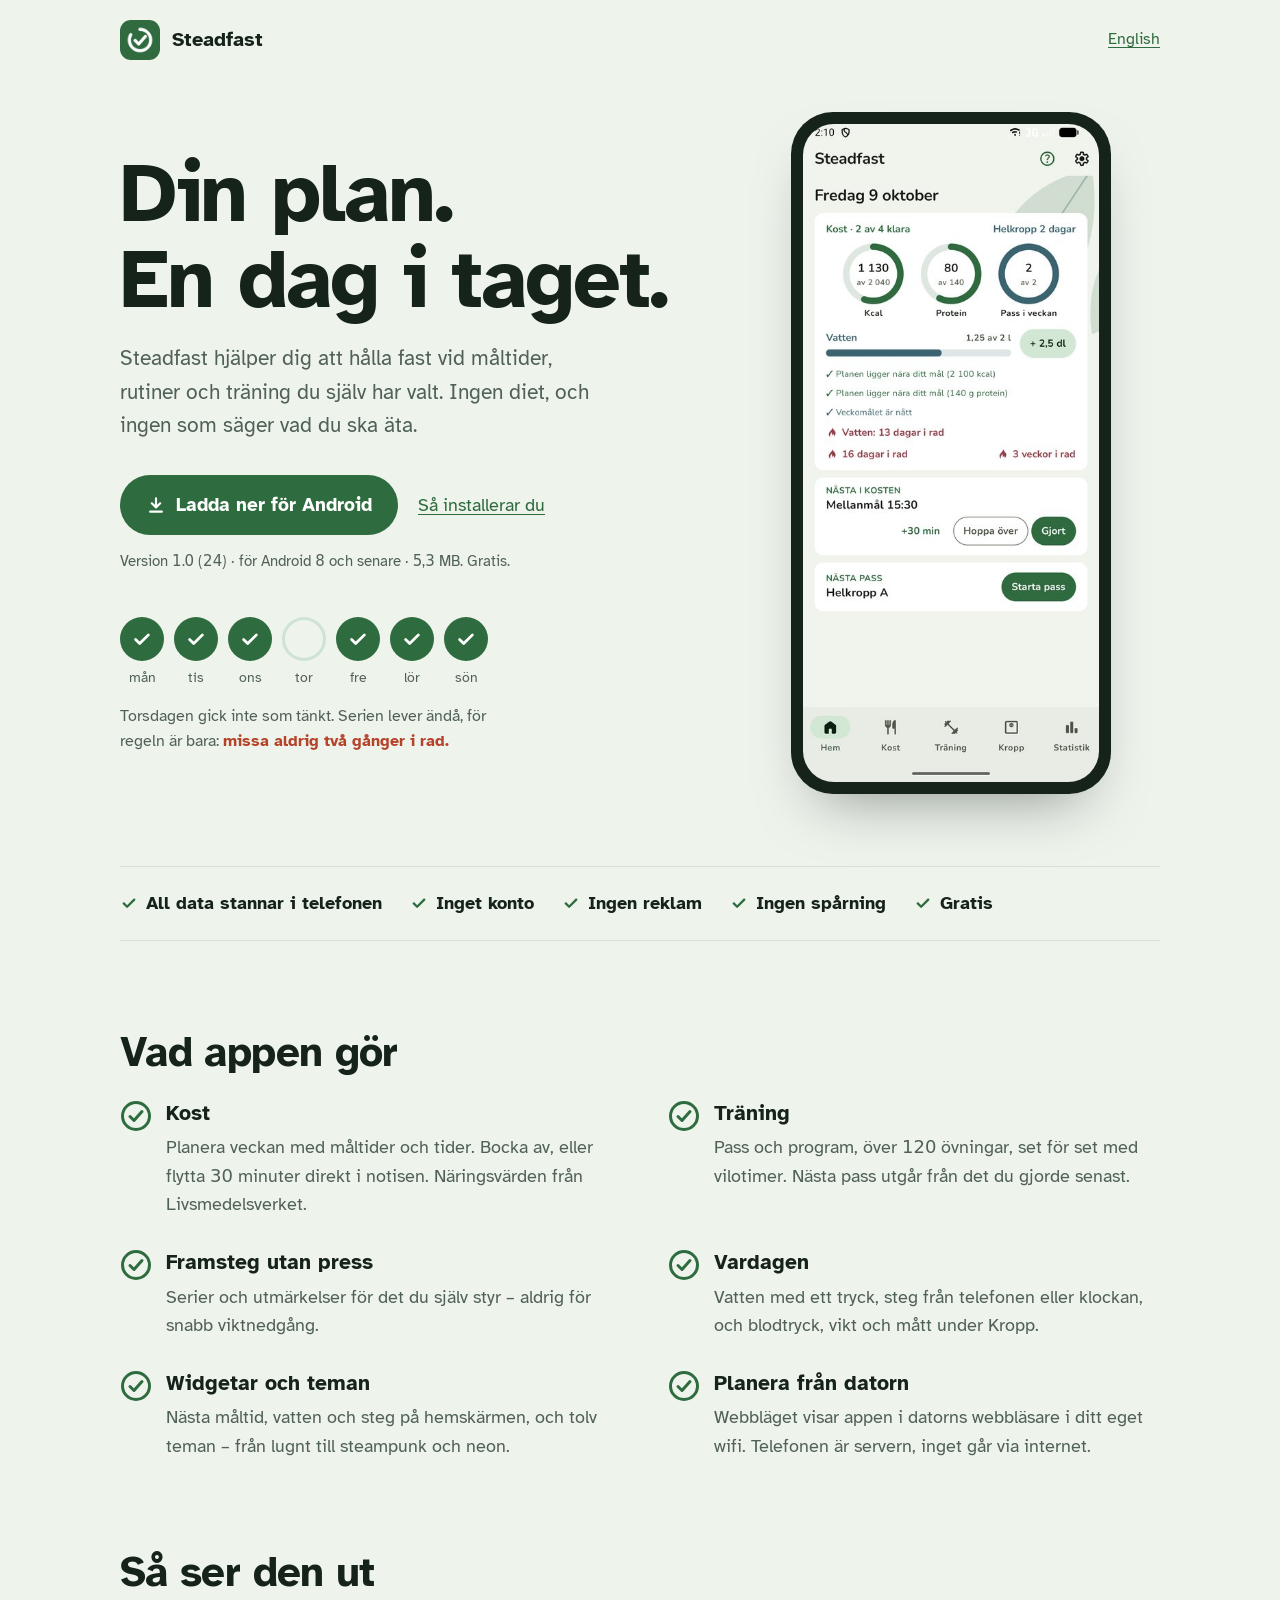
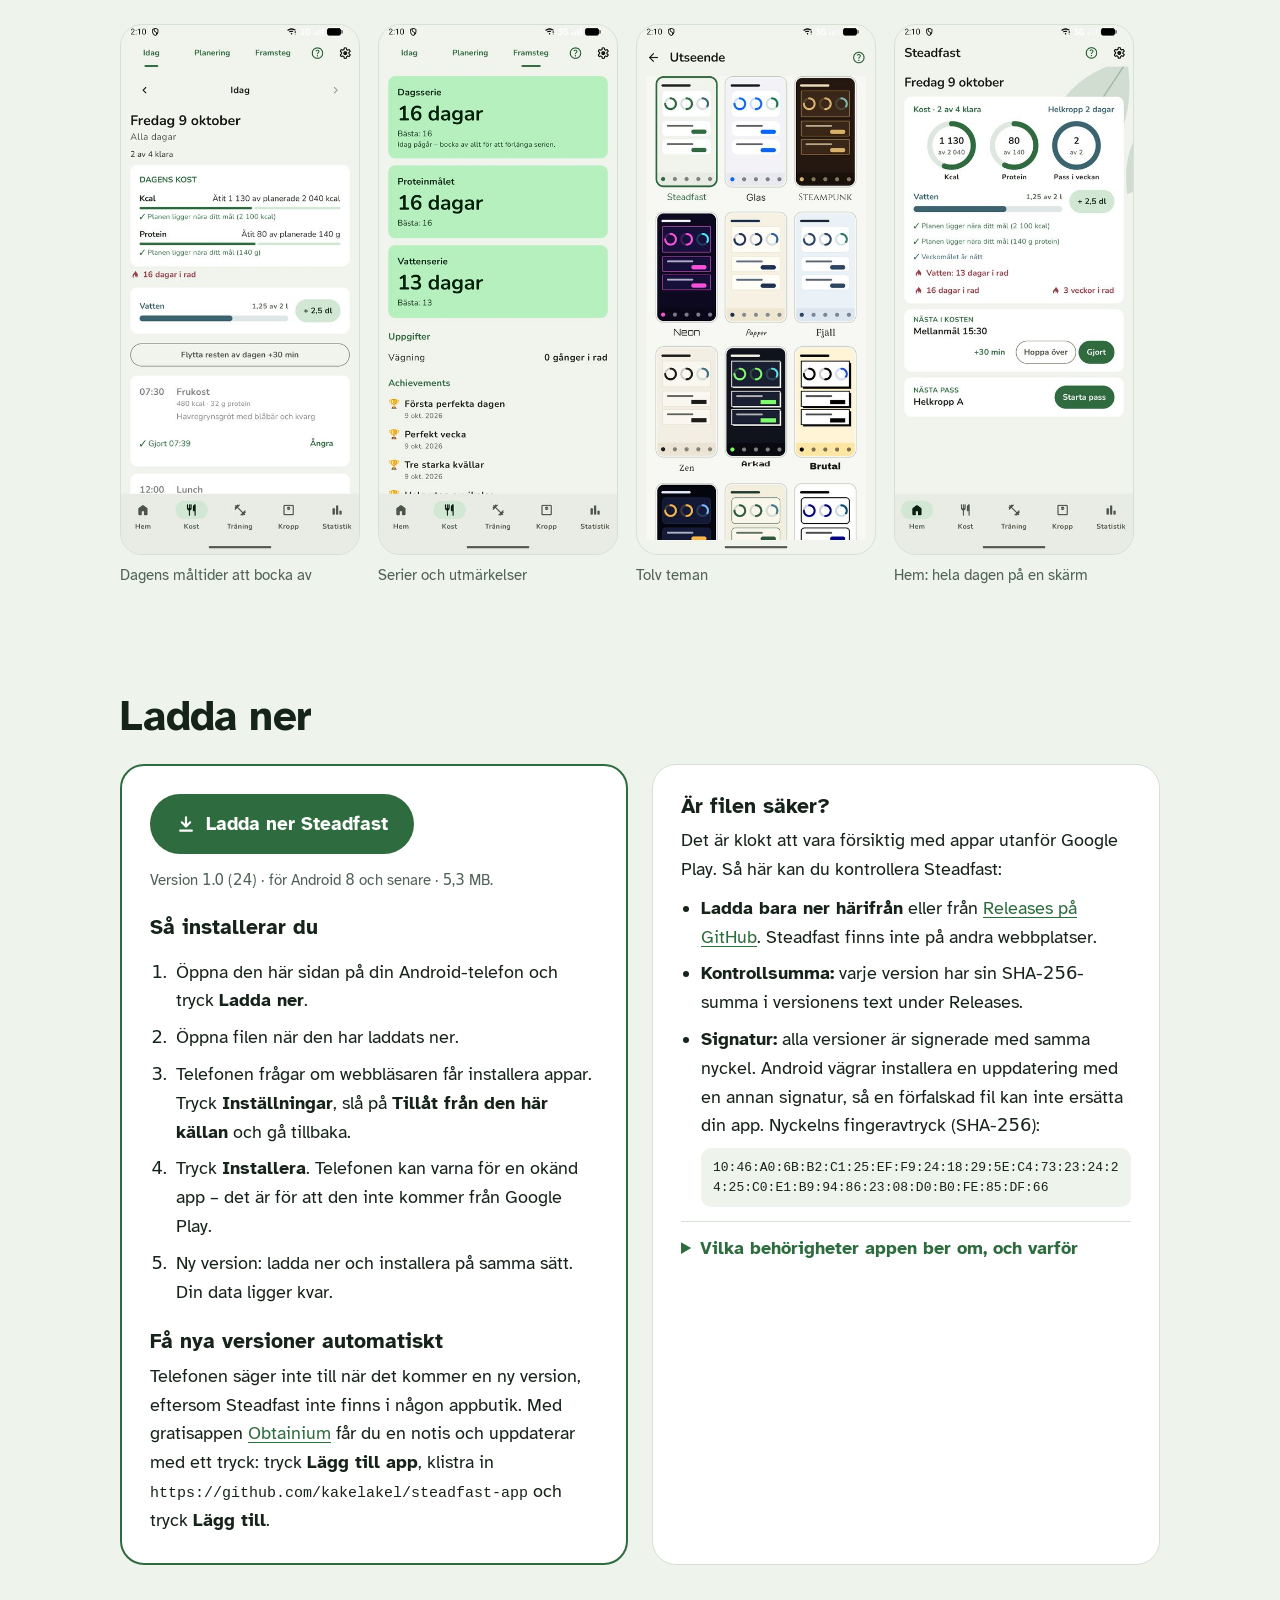
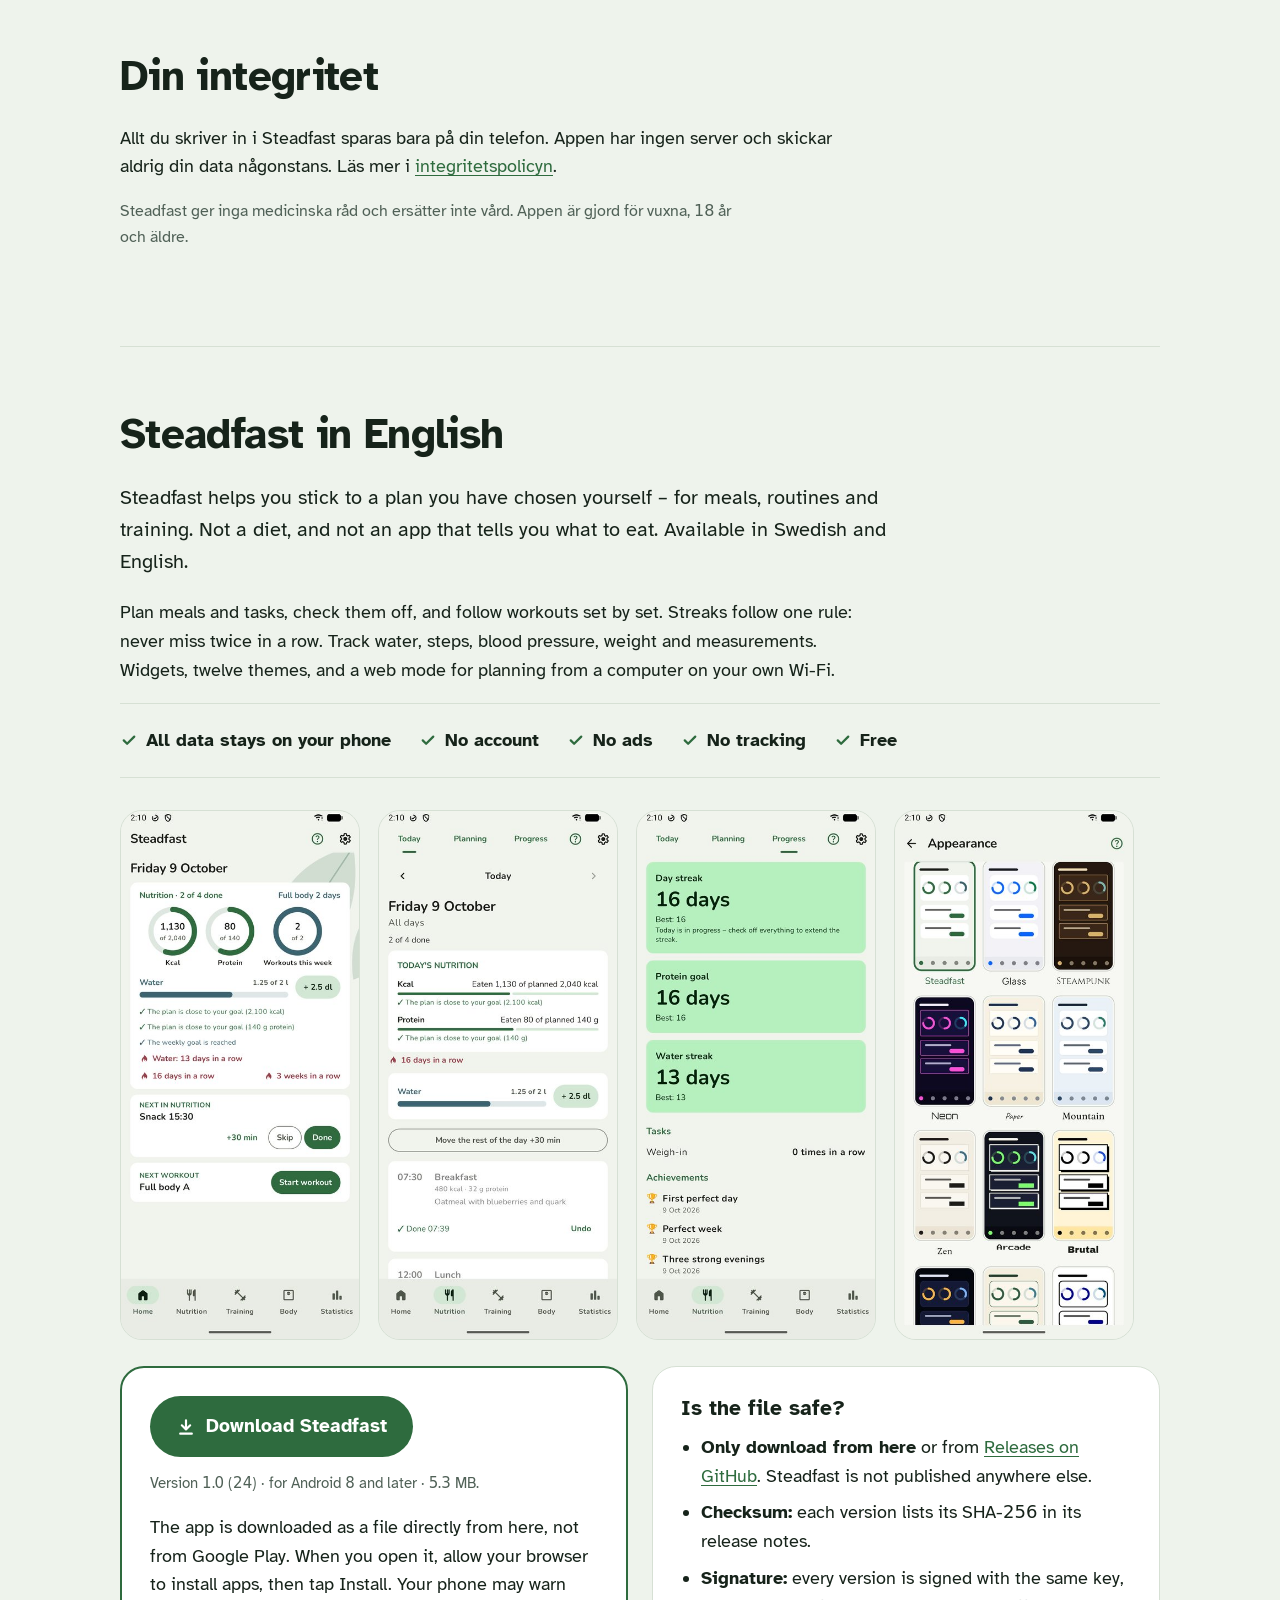
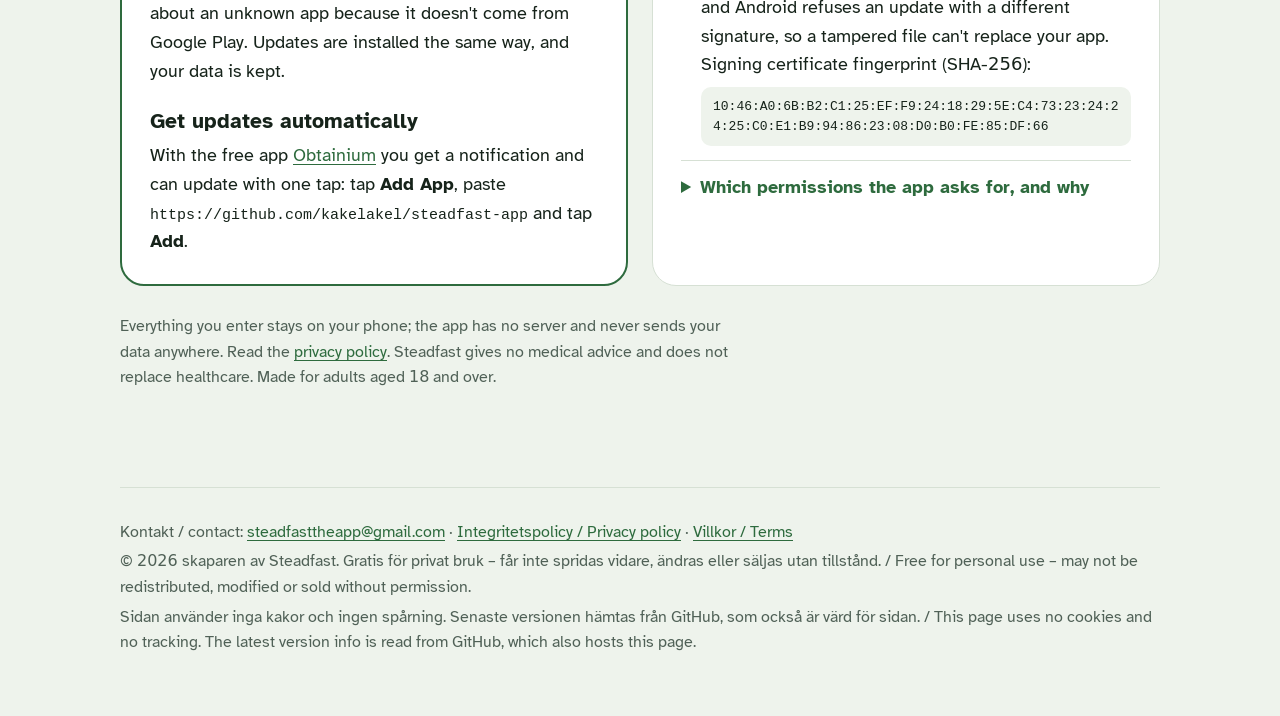
==== index.html @ 54d67ee7 "Steadfast 1.0 (24): superset" ====
<!doctype html>
<html lang="sv">
<head>
<meta charset="utf-8">
<meta name="viewport" content="width=device-width, initial-scale=1">
<title>Steadfast – gratis app för kost och träning, utan konto | Android</title>
<meta name="description" content="Gratis Android-app för att planera måltider och logga träning. Följ din egen plan, en dag i taget. All data stannar på din telefon – inget konto, ingen reklam, ingen spårning.">
<link rel="canonical" href="https://kakelakel.github.io/steadfast-app/">
<link rel="icon" href="bilder/ikon.png">
<meta name="theme-color" content="#2E6B3E">
<meta property="og:type" content="website">
<meta property="og:site_name" content="Steadfast">
<meta property="og:title" content="Steadfast – kost och träning, en dag i taget">
<meta property="og:description" content="Gratis Android-app för din egen plan för mat och träning. Inget konto, ingen reklam, ingen spårning – allt stannar i telefonen.">
<meta property="og:url" content="https://kakelakel.github.io/steadfast-app/">
<meta property="og:image" content="https://kakelakel.github.io/steadfast-app/bilder/omslag.png">
<meta property="og:image:width" content="1024">
<meta property="og:image:height" content="500">
<meta property="og:locale" content="sv_SE">
<meta property="og:locale:alternate" content="en_US">
<meta name="twitter:card" content="summary_large_image">
<script type="application/ld+json">
{"@context":"https://schema.org","@type":"MobileApplication","name":"Steadfast","operatingSystem":"Android 8.0+","applicationCategory":"HealthApplication","inLanguage":["sv","en"],"offers":{"@type":"Offer","price":"0","priceCurrency":"SEK"},"url":"https://kakelakel.github.io/steadfast-app/","downloadUrl":"https://github.com/kakelakel/steadfast-app/releases/latest","image":"https://kakelakel.github.io/steadfast-app/bilder/ikon.png","description":"Följ din egen plan för kost och träning, en dag i taget. Inget konto, ingen reklam, ingen spårning."}
</script>
<link rel="preload" href="fonts/atkinson-hyperlegible-latin-700-normal.woff2" as="font" type="font/woff2" crossorigin>
<style>
  /* Typsnittet ligger på sidan själv (Atkinson Hyperlegible, SIL OFL, fonts/OFL.txt).
     Siffrorna tas från systemets typsnitt, eftersom Atkinsons nolla är överstruken och liknar Ø.
     Inga kakor och inga mätverktyg. Det enda anropet utåt är till GitHubs API för versionsinfo. */
  @font-face { font-family:"Atkinson"; src:url("fonts/atkinson-hyperlegible-latin-400-normal.woff2") format("woff2"); font-weight:400; font-display:swap; unicode-range:U+0000-002F, U+003A-00FF, U+0131, U+0152-0153, U+02C6, U+02DA, U+02DC, U+2000-206F, U+20AC, U+2122, U+2212; }
  @font-face { font-family:"Atkinson"; src:url("fonts/atkinson-hyperlegible-latin-700-normal.woff2") format("woff2"); font-weight:700; font-display:swap; unicode-range:U+0000-002F, U+003A-00FF, U+0131, U+0152-0153, U+02C6, U+02DA, U+02DC, U+2000-206F, U+20AC, U+2122, U+2212; }

  :root {
    --bg:#EEF3EC; --surface:#FFFFFF; --ink:#16231A; --muted:#506157;
    --accent:#2E6B3E; --accent-ink:#FFFFFF; --ring:#CFE3D2; --line:#D6E0D4; --flame:#B5432A;
  }
  @media (prefers-color-scheme: dark) {
    :root { --bg:#0F1612; --surface:#17211B; --ink:#E3EBE4; --muted:#9BAAA0; --accent:#8FD19C; --accent-ink:#0F1612; --ring:#24402C; --line:#28372D; --flame:#F08A6C; }
  }
  * { box-sizing:border-box; }
  html { -webkit-text-size-adjust:100%; }
  body { margin:0; background:var(--bg); color:var(--ink); font:18px/1.6 "Atkinson", system-ui, -apple-system, "Segoe UI", Roboto, sans-serif; }
  a { color:var(--accent); text-underline-offset:3px; }
  a:focus-visible, summary:focus-visible { outline:3px solid var(--accent); outline-offset:3px; border-radius:6px; }
  img { max-width:100%; display:block; }
  code { font:15px/1.5 ui-monospace, "Cascadia Mono", Consolas, monospace; overflow-wrap:anywhere; }
  .wrap { max-width:1080px; margin:0 auto; padding:0 20px; }
  .measure { max-width:62ch; }

  /* Topp */
  .top { display:flex; justify-content:space-between; align-items:center; padding:20px 0; }
  .brand { display:flex; align-items:center; gap:12px; font-weight:700; font-size:20px; color:var(--ink); text-decoration:none; }
  .brand img { width:40px; height:40px; border-radius:11px; }
  .top nav { font-size:16px; }

  /* Hero */
  .hero { display:grid; grid-template-columns:minmax(0,1.15fr) minmax(0,.85fr); gap:56px; align-items:center; padding:32px 0 72px; }
  .hero h1 { font-size:clamp(44px,7.2vw,84px); line-height:1.02; letter-spacing:-.025em; margin:0 0 20px; font-weight:700; }
  .hero .lead { font-size:21px; color:var(--muted); margin:0 0 32px; max-width:34ch; }
  .cta { display:flex; flex-wrap:wrap; align-items:center; gap:14px 20px; }
  .button { display:inline-flex; align-items:center; gap:10px; background:var(--accent); color:var(--accent-ink); text-decoration:none; font-weight:700; font-size:19px; padding:15px 26px; border-radius:999px; }
  .button:hover { filter:brightness(1.08); }
  .button svg { width:20px; height:20px; }
  .meta { font-size:15px; color:var(--muted); margin:14px 0 0; }
  .meta strong { color:var(--ink); }

  /* Veckoremsan: appens regel "missa aldrig två gånger i rad", visad i stället för förklarad */
  .week { margin:44px 0 0; }
  .days { display:grid; grid-template-columns:repeat(7, 44px); gap:10px; list-style:none; margin:0; padding:0; }
  .days li { display:grid; justify-items:center; gap:6px; font-size:14px; color:var(--muted); }
  .dot { width:44px; height:44px; border-radius:50%; display:grid; place-items:center; background:var(--accent); color:var(--accent-ink); }
  .dot svg { width:22px; height:22px; }
  .dot.miss { background:transparent; box-shadow:inset 0 0 0 3px var(--ring); color:transparent; }
  .week p { margin:14px 0 0; font-size:16px; color:var(--muted); max-width:40ch; }
  .week p b { color:var(--flame); }

  .phone { justify-self:center; width:min(320px,100%); padding:12px; border-radius:42px; background:var(--ink); box-shadow:0 30px 60px -30px rgba(22,35,26,.5); }
  .phone img { border-radius:31px; width:100%; height:auto; }

  @media (prefers-reduced-motion: no-preference) {
    .days .dot:not(.miss) { animation:check .45s cubic-bezier(.2,.8,.3,1.3) both; }
    .days li:nth-child(1) .dot { animation-delay:.15s } .days li:nth-child(2) .dot { animation-delay:.3s }
    .days li:nth-child(3) .dot { animation-delay:.45s } .days li:nth-child(5) .dot { animation-delay:.9s }
    .days li:nth-child(6) .dot { animation-delay:1.05s } .days li:nth-child(7) .dot { animation-delay:1.2s }
    @keyframes check { from { transform:scale(.4); opacity:0 } to { transform:none; opacity:1 } }
  }

  /* Löften */
  .promises { display:flex; flex-wrap:wrap; gap:10px 28px; list-style:none; padding:22px 0; margin:0; border-top:1px solid var(--line); border-bottom:1px solid var(--line); font-weight:700; }
  .promises li { display:flex; align-items:center; gap:8px; }
  .promises svg { width:18px; height:18px; color:var(--accent); flex:none; }

  h2 { font-size:clamp(30px,4vw,42px); line-height:1.12; letter-spacing:-.015em; margin:88px 0 24px; }
  h3 { font-size:21px; line-height:1.3; margin:0 0 6px; }

  /* Funktioner som en avbockad lista, som i appen */
  .checks { list-style:none; padding:0; margin:0; display:grid; grid-template-columns:repeat(2, minmax(0,1fr)); gap:30px 56px; }
  .checks li { display:grid; grid-template-columns:32px minmax(0,1fr); gap:14px; }
  .checks li > svg { width:32px; height:32px; color:var(--accent); }
  .checks p { margin:0; color:var(--muted); }

  /* Skärmbilder */
  .shots { display:flex; gap:18px; overflow-x:auto; scroll-snap-type:x mandatory; padding:4px 0 18px; margin:0; list-style:none; }
  .shots li { flex:0 0 min(240px,64vw); scroll-snap-align:start; margin:0; }
  .shots img { border-radius:22px; border:1px solid var(--line); width:100%; height:auto; }
  .shots figcaption { font-size:15px; color:var(--muted); margin-top:8px; }

  /* Nedladdning */
  .get { display:grid; grid-template-columns:minmax(0,1fr) minmax(0,1fr); gap:24px; margin-top:8px; }
  .panel { background:var(--surface); border:1px solid var(--line); border-radius:24px; padding:28px; }
  .panel.primary { border:2px solid var(--accent); }
  .steps { margin:16px 0 0; padding-left:22px; }
  .steps li { margin-bottom:8px; padding-left:4px; }
  .fp { display:block; font-size:13px; background:var(--bg); border-radius:10px; padding:10px 12px; margin:8px 0 4px; }
  .panel ul { padding-left:20px; margin:10px 0; }
  .panel ul li { margin-bottom:8px; }
  details { margin-top:14px; border-top:1px solid var(--line); padding-top:12px; }
  summary { cursor:pointer; font-weight:700; color:var(--accent); }
  details table { border-collapse:collapse; width:100%; font-size:16px; margin-top:10px; }
  details td { border-top:1px solid var(--line); padding:8px 10px 8px 0; vertical-align:top; }
  details td:first-child { font-weight:700; width:40%; }
  .muted { color:var(--muted); font-size:16px; }

  /* Engelska */
  section[lang="en"] { margin-top:96px; padding-top:8px; border-top:1px solid var(--line); }
  section[lang="en"] h2 { margin-top:56px; }

  footer { margin-top:96px; padding:28px 0 56px; border-top:1px solid var(--line); color:var(--muted); font-size:16px; }
  footer p { margin:4px 0; }

  @media (max-width:860px) {
    .hero { grid-template-columns:minmax(0,1fr); gap:44px; padding-top:12px; }
    .phone { width:min(280px,80%); }
    .checks, .get { grid-template-columns:minmax(0,1fr); }
  }
  @media (max-width:420px) {
    .days { grid-template-columns:repeat(7, minmax(0,1fr)); gap:6px; }
    .dot { width:100%; height:auto; aspect-ratio:1; }
    body { font-size:17px; }
    .panel { padding:22px 18px; }
  }
</style>
</head>
<body>
<svg width="0" height="0" style="position:absolute" aria-hidden="true">
  <symbol id="tick" viewBox="0 0 24 24"><path d="M5 12.5l4.5 4.5L19 7.5" fill="none" stroke="currentColor" stroke-width="3" stroke-linecap="round" stroke-linejoin="round"/></symbol>
  <symbol id="ringtick" viewBox="0 0 32 32"><circle cx="16" cy="16" r="13.5" fill="none" stroke="currentColor" stroke-width="3"/><path d="M10 16.5l4 4 8-9" fill="none" stroke="currentColor" stroke-width="3" stroke-linecap="round" stroke-linejoin="round"/></symbol>
  <symbol id="down" viewBox="0 0 24 24"><path d="M12 4v11m0 0l-5-5m5 5l5-5M5 20h14" fill="none" stroke="currentColor" stroke-width="2.6" stroke-linecap="round" stroke-linejoin="round"/></symbol>
</svg>

<div class="wrap">
<header class="top">
  <a class="brand" href="./"><img src="bilder/ikon.png" alt="">Steadfast</a>
  <nav><a href="#en" hreflang="en">English</a></nav>
</header>

<main>
<section lang="sv">
  <div class="hero">
    <div>
      <h1>Din plan.<br>En dag i taget.</h1>
      <p class="lead">Steadfast hjälper dig att hålla fast vid måltider, rutiner och träning du själv har valt. Ingen diet, och ingen som säger vad du ska äta.</p>
      <div class="cta">
        <a class="button" href="https://github.com/kakelakel/steadfast-app/releases/latest/download/steadfast.apk"><svg aria-hidden="true"><use href="#down"/></svg>Ladda ner för Android</a>
        <a href="#ladda-ner">Så installerar du</a>
      </div>
      <p class="meta" data-release="sv">Version 1.0 (24) · för Android 8 och senare · 5,3 MB. Gratis.</p>

      <div class="week" aria-label="Exempel på en vecka i appen">
        <ol class="days">
          <li><span class="dot"><svg aria-hidden="true"><use href="#tick"/></svg></span>mån</li>
          <li><span class="dot"><svg aria-hidden="true"><use href="#tick"/></svg></span>tis</li>
          <li><span class="dot"><svg aria-hidden="true"><use href="#tick"/></svg></span>ons</li>
          <li><span class="dot miss"></span>tor</li>
          <li><span class="dot"><svg aria-hidden="true"><use href="#tick"/></svg></span>fre</li>
          <li><span class="dot"><svg aria-hidden="true"><use href="#tick"/></svg></span>lör</li>
          <li><span class="dot"><svg aria-hidden="true"><use href="#tick"/></svg></span>sön</li>
        </ol>
        <p>Torsdagen gick inte som tänkt. Serien lever ändå, för regeln är bara: <b>missa aldrig två gånger i rad.</b></p>
      </div>
    </div>
    <div class="phone"><img src="bilder/hem.jpg" width="432" height="960" alt="Appens hemskärm: dagens kost i ringar, vatten och nästa måltid"></div>
  </div>

  <ul class="promises" aria-label="Löften">
    <li><svg aria-hidden="true"><use href="#tick"/></svg>All data stannar i telefonen</li>
    <li><svg aria-hidden="true"><use href="#tick"/></svg>Inget konto</li>
    <li><svg aria-hidden="true"><use href="#tick"/></svg>Ingen reklam</li>
    <li><svg aria-hidden="true"><use href="#tick"/></svg>Ingen spårning</li>
    <li><svg aria-hidden="true"><use href="#tick"/></svg>Gratis</li>
  </ul>

  <h2>Vad appen gör</h2>
  <ul class="checks">
    <li><svg aria-hidden="true"><use href="#ringtick"/></svg><div><h3>Kost</h3><p>Planera veckan med måltider och tider. Bocka av, eller flytta 30 minuter direkt i notisen. Näringsvärden från Livsmedelsverket.</p></div></li>
    <li><svg aria-hidden="true"><use href="#ringtick"/></svg><div><h3>Träning</h3><p>Pass och program, över 120 övningar, set för set med vilotimer. Nästa pass utgår från det du gjorde senast.</p></div></li>
    <li><svg aria-hidden="true"><use href="#ringtick"/></svg><div><h3>Framsteg utan press</h3><p>Serier och utmärkelser för det du själv styr – aldrig för snabb viktnedgång.</p></div></li>
    <li><svg aria-hidden="true"><use href="#ringtick"/></svg><div><h3>Vardagen</h3><p>Vatten med ett tryck, steg från telefonen eller klockan, och blodtryck, vikt och mått under Kropp.</p></div></li>
    <li><svg aria-hidden="true"><use href="#ringtick"/></svg><div><h3>Widgetar och teman</h3><p>Nästa måltid, vatten och steg på hemskärmen, och tolv teman – från lugnt till steampunk och neon.</p></div></li>
    <li><svg aria-hidden="true"><use href="#ringtick"/></svg><div><h3>Planera från datorn</h3><p>Webbläget visar appen i datorns webbläsare i ditt eget wifi. Telefonen är servern, inget går via internet.</p></div></li>
  </ul>

  <h2>Så ser den ut</h2>
  <ul class="shots">
    <li><figure style="margin:0"><img src="bilder/idag.jpg" width="432" height="960" loading="lazy" alt="Idag: dagens måltider att bocka av"><figcaption>Dagens måltider att bocka av</figcaption></figure></li>
    <li><figure style="margin:0"><img src="bilder/framsteg.jpg" width="432" height="960" loading="lazy" alt="Framsteg: serier och utmärkelser"><figcaption>Serier och utmärkelser</figcaption></figure></li>
    <li><figure style="margin:0"><img src="bilder/teman.jpg" width="432" height="960" loading="lazy" alt="Tolv teman att välja mellan"><figcaption>Tolv teman</figcaption></figure></li>
    <li><figure style="margin:0"><img src="bilder/hem.jpg" width="432" height="960" loading="lazy" alt="Hem: dagens kost, vatten och nästa pass"><figcaption>Hem: hela dagen på en skärm</figcaption></figure></li>
  </ul>

  <h2 id="ladda-ner">Ladda ner</h2>
  <div class="get">
    <div class="panel primary">
      <p style="margin:0 0 6px"><a class="button" href="https://github.com/kakelakel/steadfast-app/releases/latest/download/steadfast.apk"><svg aria-hidden="true"><use href="#down"/></svg>Ladda ner Steadfast</a></p>
      <p class="meta" data-release="sv">Version 1.0 (24) · för Android 8 och senare · 5,3 MB.</p>
      <p class="muted" data-downloads="sv" hidden></p>
      <h3 style="margin-top:22px">Så installerar du</h3>
      <ol class="steps">
        <li>Öppna den här sidan på din Android-telefon och tryck <strong>Ladda ner</strong>.</li>
        <li>Öppna filen när den har laddats ner.</li>
        <li>Telefonen frågar om webbläsaren får installera appar. Tryck <strong>Inställningar</strong>, slå på <strong>Tillåt från den här källan</strong> och gå tillbaka.</li>
        <li>Tryck <strong>Installera</strong>. Telefonen kan varna för en okänd app – det är för att den inte kommer från Google Play.</li>
        <li>Ny version: ladda ner och installera på samma sätt. Din data ligger kvar.</li>
      </ol>
      <h3 style="margin-top:22px">Få nya versioner automatiskt</h3>
      <p style="margin:0">Telefonen säger inte till när det kommer en ny version, eftersom Steadfast inte finns i någon appbutik. Med gratisappen <a href="https://github.com/ImranR98/Obtainium">Obtainium</a> får du en notis och uppdaterar med ett tryck: tryck <strong>Lägg till app</strong>, klistra in <code>https://github.com/kakelakel/steadfast-app</code> och tryck <strong>Lägg till</strong>.</p>
    </div>
    <div class="panel" id="sakerhet">
      <h3>Är filen säker?</h3>
      <p style="margin:0">Det är klokt att vara försiktig med appar utanför Google Play. Så här kan du kontrollera Steadfast:</p>
      <ul>
        <li><strong>Ladda bara ner härifrån</strong> eller från <a href="https://github.com/kakelakel/steadfast-app/releases">Releases på GitHub</a>. Steadfast finns inte på andra webbplatser.</li>
        <li><strong>Kontrollsumma:</strong> varje version har sin SHA-256-summa i versionens text under Releases.</li>
        <li><strong>Signatur:</strong> alla versioner är signerade med samma nyckel. Android vägrar installera en uppdatering med en annan signatur, så en förfalskad fil kan inte ersätta din app. Nyckelns fingeravtryck (SHA-256):
          <code class="fp">10:46:A0:6B:B2:C1:25:EF:F9:24:18:29:5E:C4:73:23:24:24:25:C0:E1:B9:94:86:23:08:D0:B0:FE:85:DF:66</code></li>
      </ul>
      <details>
        <summary>Vilka behörigheter appen ber om, och varför</summary>
        <table>
          <tr><td>Internet</td><td>Bara för att hämta näringsvärden från Livsmedelsverkets öppna databas, och för webbläget i ditt eget wifi. Ingen data om dig skickas ut.</td></tr>
          <tr><td>Notiser, vibration, exakta alarm, hålla vaken</td><td>Påminnelser på klockslag du själv väljer, även när skärmen är släckt.</td></tr>
          <tr><td>Starta efter omstart</td><td>Lägga in dina påminnelser igen när telefonen startats om.</td></tr>
          <tr><td>Fysisk aktivitet, Health Connect (steg)</td><td>Visa dina steg från telefonens stegräknare eller klockan. Bara steg läses, inget annat.</td></tr>
          <tr><td>Förgrundstjänst</td><td>Räkna steg när appen är stängd, och hålla igång webbläget medan du använder det.</td></tr>
          <tr><td>Nätverksstatus</td><td>Se om telefonen är på wifi, för webbläget.</td></tr>
        </table>
      </details>
    </div>
  </div>

  <h2>Din integritet</h2>
  <p class="measure">Allt du skriver in i Steadfast sparas bara på din telefon. Appen har ingen server och skickar aldrig din data någonstans. Läs mer i <a href="privacy/">integritetspolicyn</a>.</p>
  <p class="measure muted">Steadfast ger inga medicinska råd och ersätter inte vård. Appen är gjord för vuxna, 18 år och äldre.</p>
</section>

<section lang="en" id="en">
  <h2>Steadfast in English</h2>
  <p class="measure" style="font-size:20px">Steadfast helps you stick to a plan you have chosen yourself – for meals, routines and training. Not a diet, and not an app that tells you what to eat. Available in Swedish and English.</p>
  <p class="measure">Plan meals and tasks, check them off, and follow workouts set by set. Streaks follow one rule: never miss twice in a row. Track water, steps, blood pressure, weight and measurements. Widgets, twelve themes, and a web mode for planning from a computer on your own Wi-Fi.</p>
  <ul class="promises" aria-label="Promises">
    <li><svg aria-hidden="true"><use href="#tick"/></svg>All data stays on your phone</li>
    <li><svg aria-hidden="true"><use href="#tick"/></svg>No account</li>
    <li><svg aria-hidden="true"><use href="#tick"/></svg>No ads</li>
    <li><svg aria-hidden="true"><use href="#tick"/></svg>No tracking</li>
    <li><svg aria-hidden="true"><use href="#tick"/></svg>Free</li>
  </ul>
  <ul class="shots" style="margin-top:28px">
    <li><img src="bilder/home.jpg" width="432" height="960" loading="lazy" alt="Home: today's nutrition, water and next workout"></li>
    <li><img src="bilder/today.jpg" width="432" height="960" loading="lazy" alt="Today: the day's meals to check off"></li>
    <li><img src="bilder/progress.jpg" width="432" height="960" loading="lazy" alt="Progress: streaks and awards"></li>
    <li><img src="bilder/themes.jpg" width="432" height="960" loading="lazy" alt="Twelve themes to choose from"></li>
  </ul>
  <div class="get">
    <div class="panel primary">
      <p style="margin:0 0 6px"><a class="button" href="https://github.com/kakelakel/steadfast-app/releases/latest/download/steadfast.apk"><svg aria-hidden="true"><use href="#down"/></svg>Download Steadfast</a></p>
      <p class="meta" data-release="en">Version 1.0 (24) · for Android 8 and later · 5.3 MB.</p>
      <p class="muted" data-downloads="en" hidden></p>
      <p>The app is downloaded as a file directly from here, not from Google Play. When you open it, allow your browser to install apps, then tap Install. Your phone may warn about an unknown app because it doesn't come from Google Play. Updates are installed the same way, and your data is kept.</p>
      <h3 style="margin-top:22px">Get updates automatically</h3>
      <p style="margin:0">With the free app <a href="https://github.com/ImranR98/Obtainium">Obtainium</a> you get a notification and can update with one tap: tap <strong>Add App</strong>, paste <code>https://github.com/kakelakel/steadfast-app</code> and tap <strong>Add</strong>.</p>
    </div>
    <div class="panel" id="security">
      <h3>Is the file safe?</h3>
      <ul>
        <li><strong>Only download from here</strong> or from <a href="https://github.com/kakelakel/steadfast-app/releases">Releases on GitHub</a>. Steadfast is not published anywhere else.</li>
        <li><strong>Checksum:</strong> each version lists its SHA-256 in its release notes.</li>
        <li><strong>Signature:</strong> every version is signed with the same key, and Android refuses an update with a different signature, so a tampered file can't replace your app. Signing certificate fingerprint (SHA-256):
          <code class="fp">10:46:A0:6B:B2:C1:25:EF:F9:24:18:29:5E:C4:73:23:24:24:25:C0:E1:B9:94:86:23:08:D0:B0:FE:85:DF:66</code></li>
      </ul>
      <details>
        <summary>Which permissions the app asks for, and why</summary>
        <table>
          <tr><td>Internet</td><td>Only to fetch nutrition values from the Swedish Food Agency's open database, and for web mode on your own Wi-Fi. No data about you is sent out.</td></tr>
          <tr><td>Notifications, vibration, exact alarms, wake lock</td><td>Reminders at times you choose, even with the screen off.</td></tr>
          <tr><td>Run at startup</td><td>Restore your reminders after the phone restarts.</td></tr>
          <tr><td>Physical activity, Health Connect (steps)</td><td>Show steps from the phone's step counter or your watch. Only steps are read.</td></tr>
          <tr><td>Foreground service</td><td>Count steps while the app is closed, and keep web mode running while you use it.</td></tr>
          <tr><td>Network state</td><td>Check whether the phone is on Wi-Fi, for web mode.</td></tr>
        </table>
      </details>
    </div>
  </div>
  <p class="measure muted" style="margin-top:28px">Everything you enter stays on your phone; the app has no server and never sends your data anywhere. Read the <a href="privacy/#en">privacy policy</a>. Steadfast gives no medical advice and does not replace healthcare. Made for adults aged 18 and over.</p>
</section>
</main>

<footer>
  <p>Kontakt / contact: <a href="mailto:steadfasttheapp@gmail.com">steadfasttheapp@gmail.com</a> · <a href="privacy/">Integritetspolicy / Privacy policy</a> · <a href="https://github.com/kakelakel/steadfast-app/blob/main/LICENSE">Villkor / Terms</a></p>
  <p>© 2026 skaparen av Steadfast. Gratis för privat bruk – får inte spridas vidare, ändras eller säljas utan tillstånd. / Free for personal use – may not be redistributed, modified or sold without permission.</p>
  <p>Sidan använder inga kakor och ingen spårning. Senaste versionen hämtas från GitHub, som också är värd för sidan. / This page uses no cookies and no tracking. The latest version info is read from GitHub, which also hosts this page.</p>
</footer>
</div>

<script>
/* Visar senaste versionen och antal nedladdningar direkt från GitHub.
   Fungerar inte anropet står texten ovan kvar som den är.
   Antalet visas först när det når VISA_FRAN, så att sidan inte skyltar med ett litet tal. */
(function () {
  var VISA_FRAN = 100;
  var API = "https://api.github.com/repos/kakelakel/steadfast-app/releases?per_page=100";
  if (!window.fetch) return;
  fetch(API, { headers: { "Accept": "application/vnd.github+json" } })
    .then(function (r) { if (!r.ok) throw new Error(r.status); return r.json(); })
    .then(function (releases) {
      var list = releases.filter(function (r) { return !r.draft && !r.prerelease; });
      if (!list.length) return;
      var total = 0, latest = list[0], apk = null;
      list.forEach(function (r) {
        (r.assets || []).forEach(function (a) { if (a.name === "steadfast.apk") total += a.download_count; });
      });
      (latest.assets || []).forEach(function (a) { if (a.name === "steadfast.apk") apk = a; });
      var m = /^Steadfast\s+(.+)$/.exec(latest.name || "");
      var version = m ? m[1] : (latest.tag_name || "").replace(/^v/, "");
      var d = new Date(latest.published_at);
      var mb = apk ? apk.size / 1048576 : null;
      var text = {
        sv: "Version " + version + " · släppt " + d.toLocaleDateString("sv-SE", { day: "numeric", month: "long" }) +
            " · för Android 8 och senare" + (mb ? " · " + mb.toFixed(1).replace(".", ",") + " MB" : "") + ".",
        en: "Version " + version + " · released " + d.toLocaleDateString("en-GB", { day: "numeric", month: "long" }) +
            " · for Android 8 and later" + (mb ? " · " + mb.toFixed(1) + " MB" : "") + "."
      };
      document.querySelectorAll("[data-release]").forEach(function (el) {
        var free = el.textContent.indexOf("Gratis") > -1 ? " Gratis." : "";
        el.textContent = text[el.getAttribute("data-release")] + free;
      });
      if (total >= VISA_FRAN) {
        document.querySelectorAll("[data-downloads]").forEach(function (el) {
          var sv = el.getAttribute("data-downloads") === "sv";
          el.innerHTML = (sv ? "Nedladdad " : "Downloaded ") + "<strong>" + total.toLocaleString(sv ? "sv-SE" : "en-GB") + "</strong>" + (sv ? " gånger." : " times.");
          el.hidden = false;
        });
      }
    })
    .catch(function () {});
})();
</script>
</body>
</html>
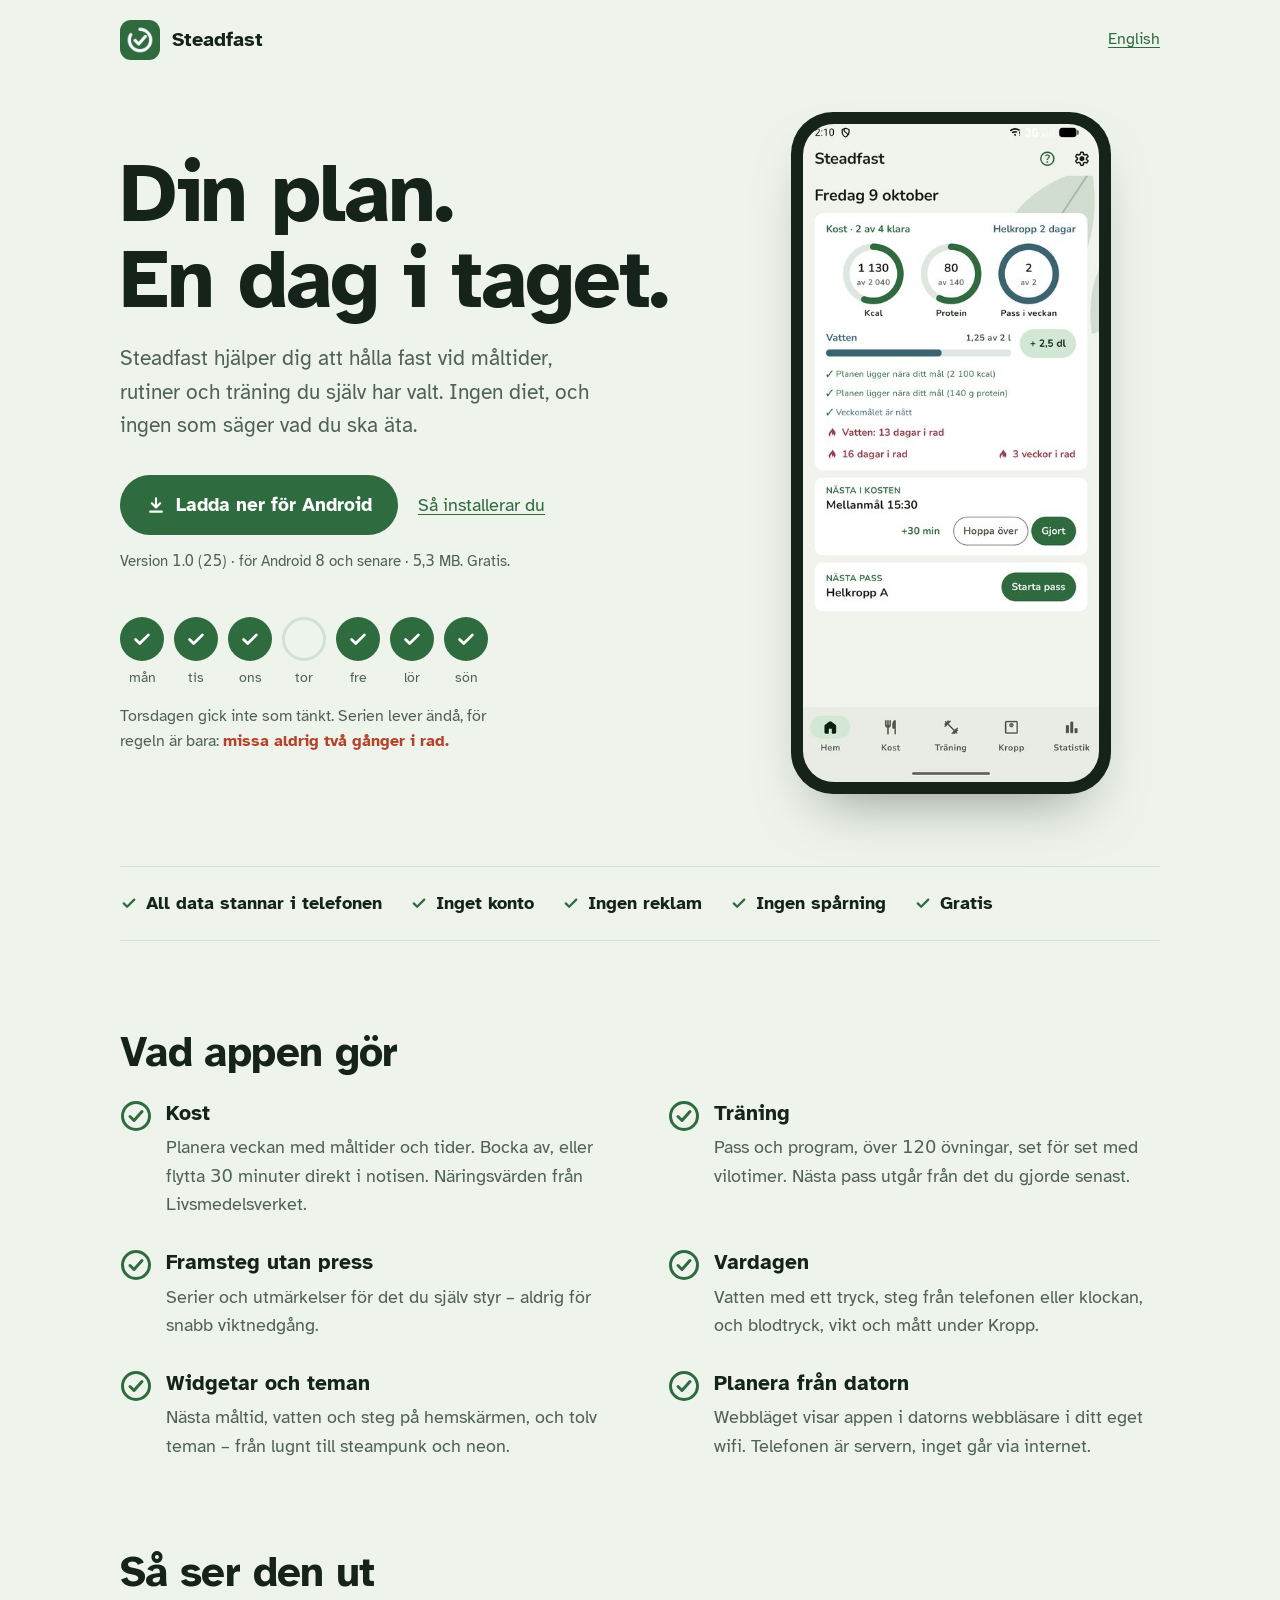
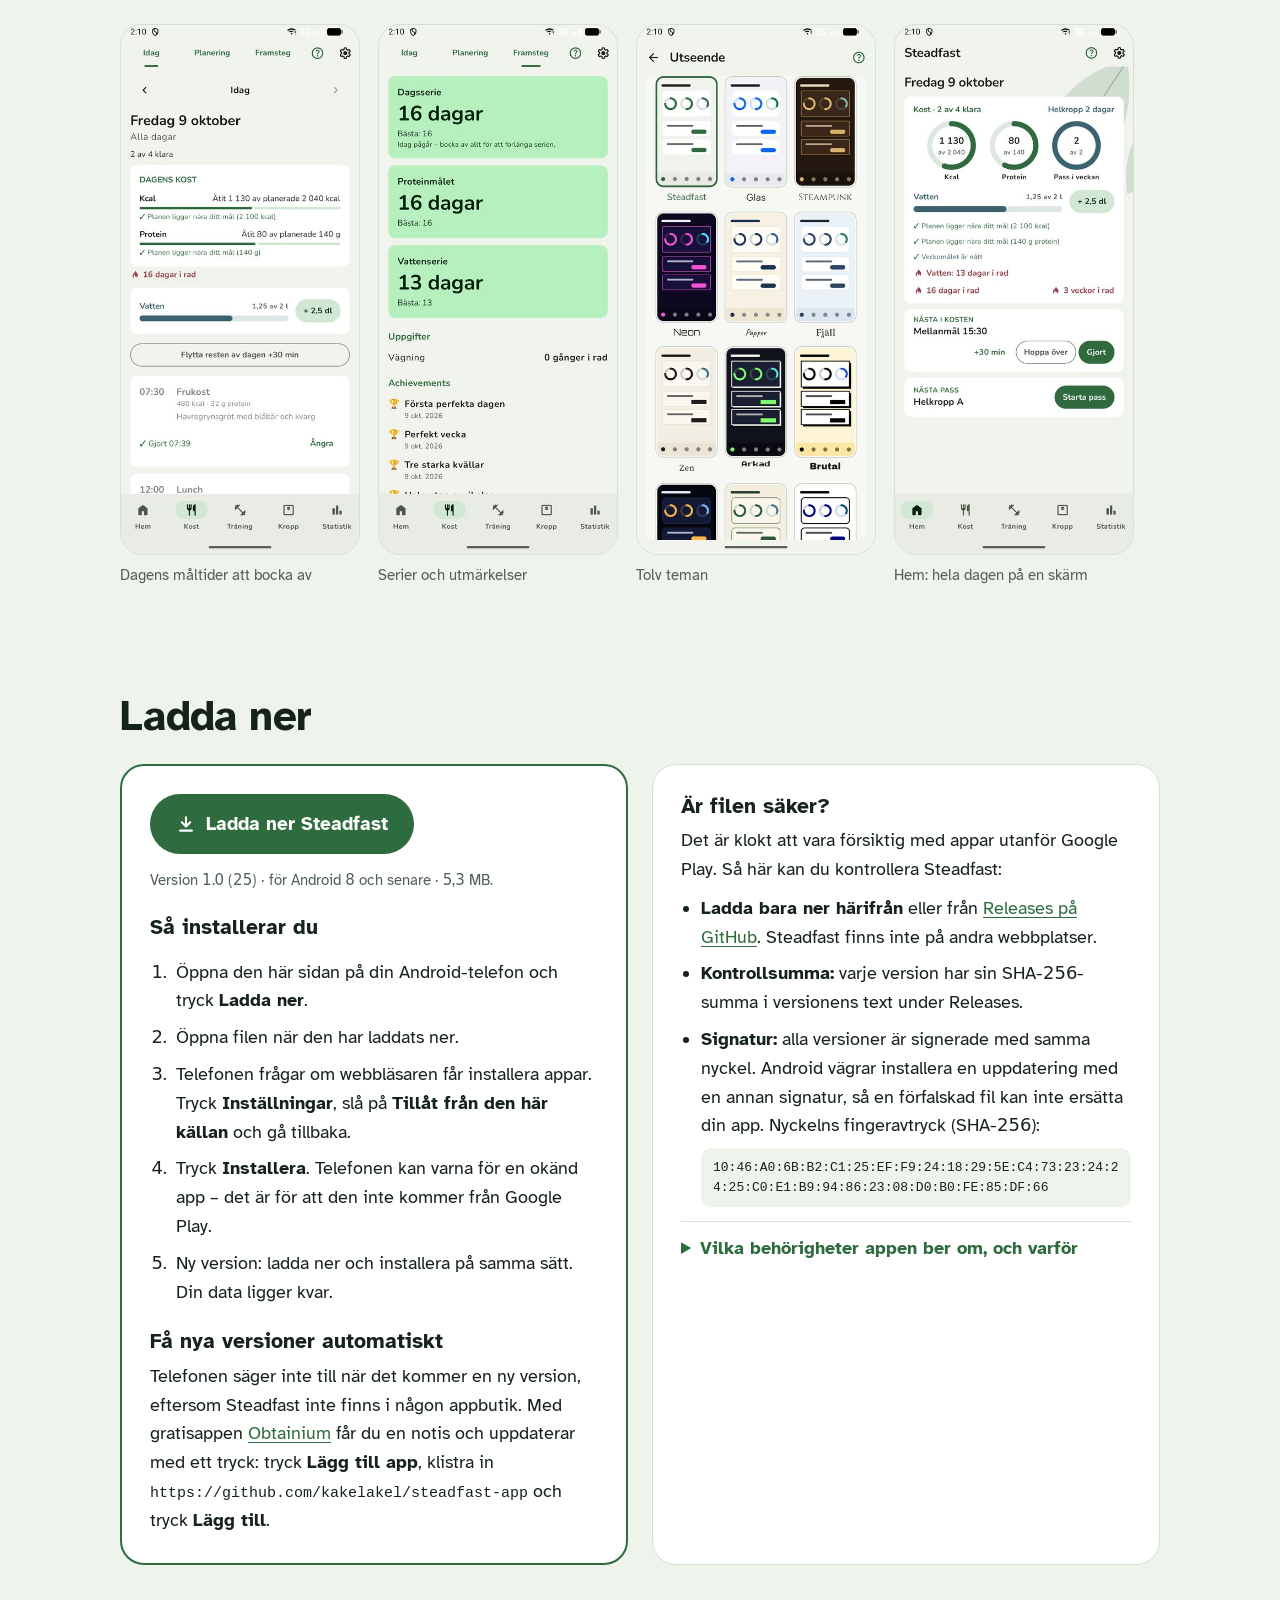
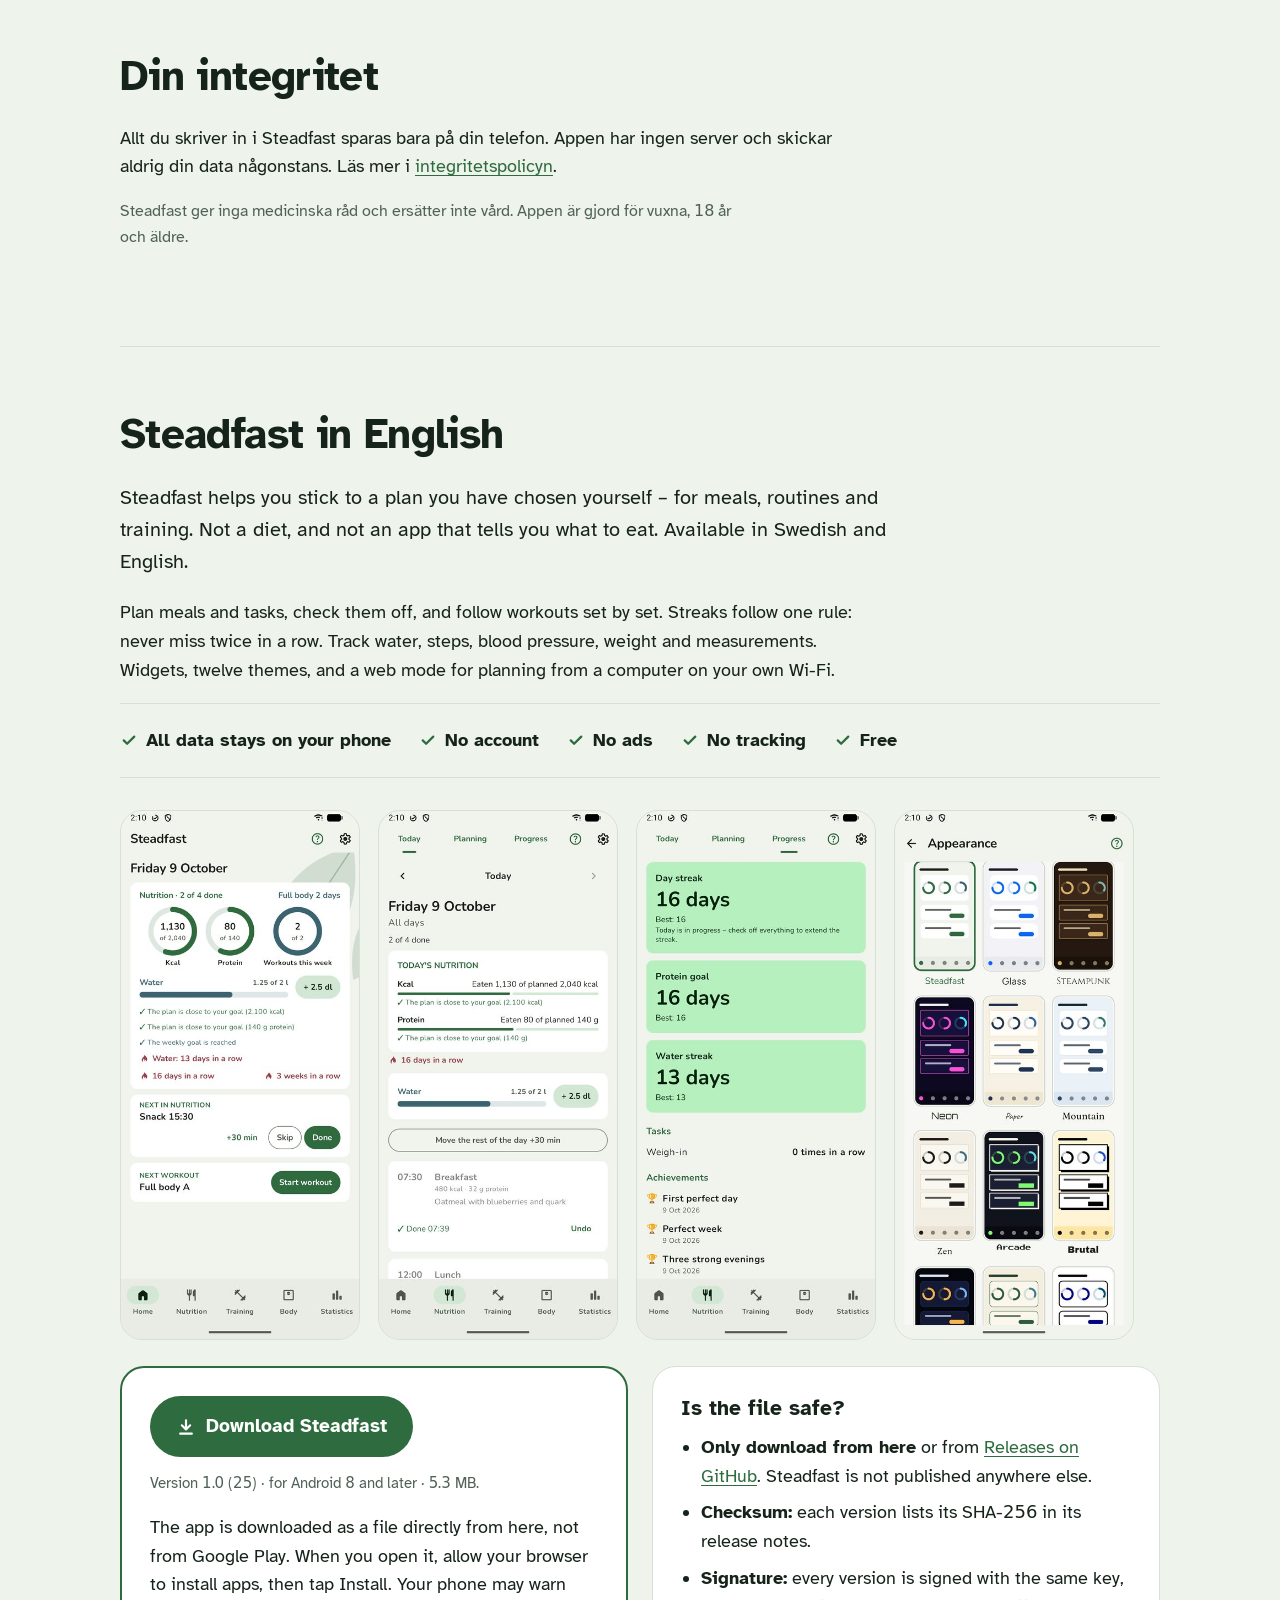
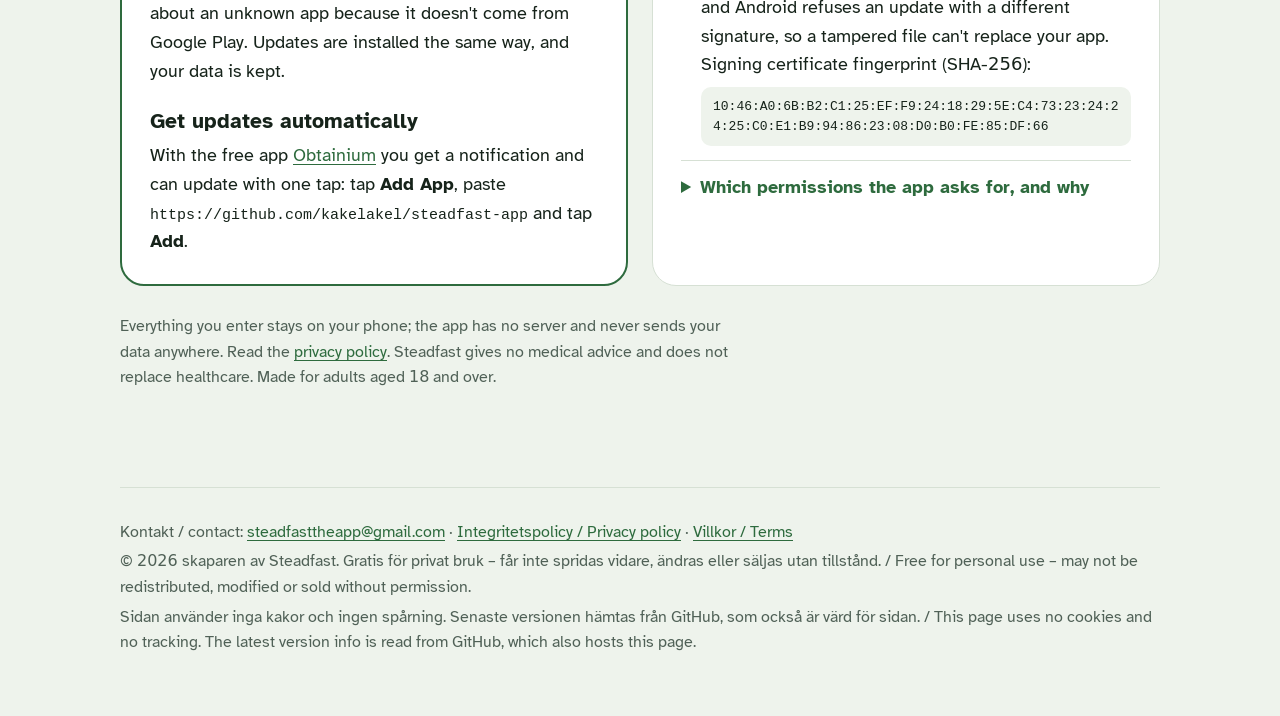
==== commit fcc1810b: "Steadfast 1.0 (25): fler övningar och programmallar" ====
--- a/index.html
+++ b/index.html
@@ -164,7 +164,7 @@
         <a class="button" href="https://github.com/kakelakel/steadfast-app/releases/latest/download/steadfast.apk"><svg aria-hidden="true"><use href="#down"/></svg>Ladda ner för Android</a>
         <a href="#ladda-ner">Så installerar du</a>
       </div>
-      <p class="meta" data-release="sv">Version 1.0 (24) · för Android 8 och senare · 5,3 MB. Gratis.</p>
+      <p class="meta" data-release="sv">Version 1.0 (25) · för Android 8 och senare · 5,3 MB. Gratis.</p>
 
       <div class="week" aria-label="Exempel på en vecka i appen">
         <ol class="days">
@@ -212,7 +212,7 @@
   <div class="get">
     <div class="panel primary">
       <p style="margin:0 0 6px"><a class="button" href="https://github.com/kakelakel/steadfast-app/releases/latest/download/steadfast.apk"><svg aria-hidden="true"><use href="#down"/></svg>Ladda ner Steadfast</a></p>
-      <p class="meta" data-release="sv">Version 1.0 (24) · för Android 8 och senare · 5,3 MB.</p>
+      <p class="meta" data-release="sv">Version 1.0 (25) · för Android 8 och senare · 5,3 MB.</p>
       <p class="muted" data-downloads="sv" hidden></p>
       <h3 style="margin-top:22px">Så installerar du</h3>
       <ol class="steps">
@@ -273,7 +273,7 @@
   <div class="get">
     <div class="panel primary">
       <p style="margin:0 0 6px"><a class="button" href="https://github.com/kakelakel/steadfast-app/releases/latest/download/steadfast.apk"><svg aria-hidden="true"><use href="#down"/></svg>Download Steadfast</a></p>
-      <p class="meta" data-release="en">Version 1.0 (24) · for Android 8 and later · 5.3 MB.</p>
+      <p class="meta" data-release="en">Version 1.0 (25) · for Android 8 and later · 5.3 MB.</p>
       <p class="muted" data-downloads="en" hidden></p>
       <p>The app is downloaded as a file directly from here, not from Google Play. When you open it, allow your browser to install apps, then tap Install. Your phone may warn about an unknown app because it doesn't come from Google Play. Updates are installed the same way, and your data is kept.</p>
       <h3 style="margin-top:22px">Get updates automatically</h3>
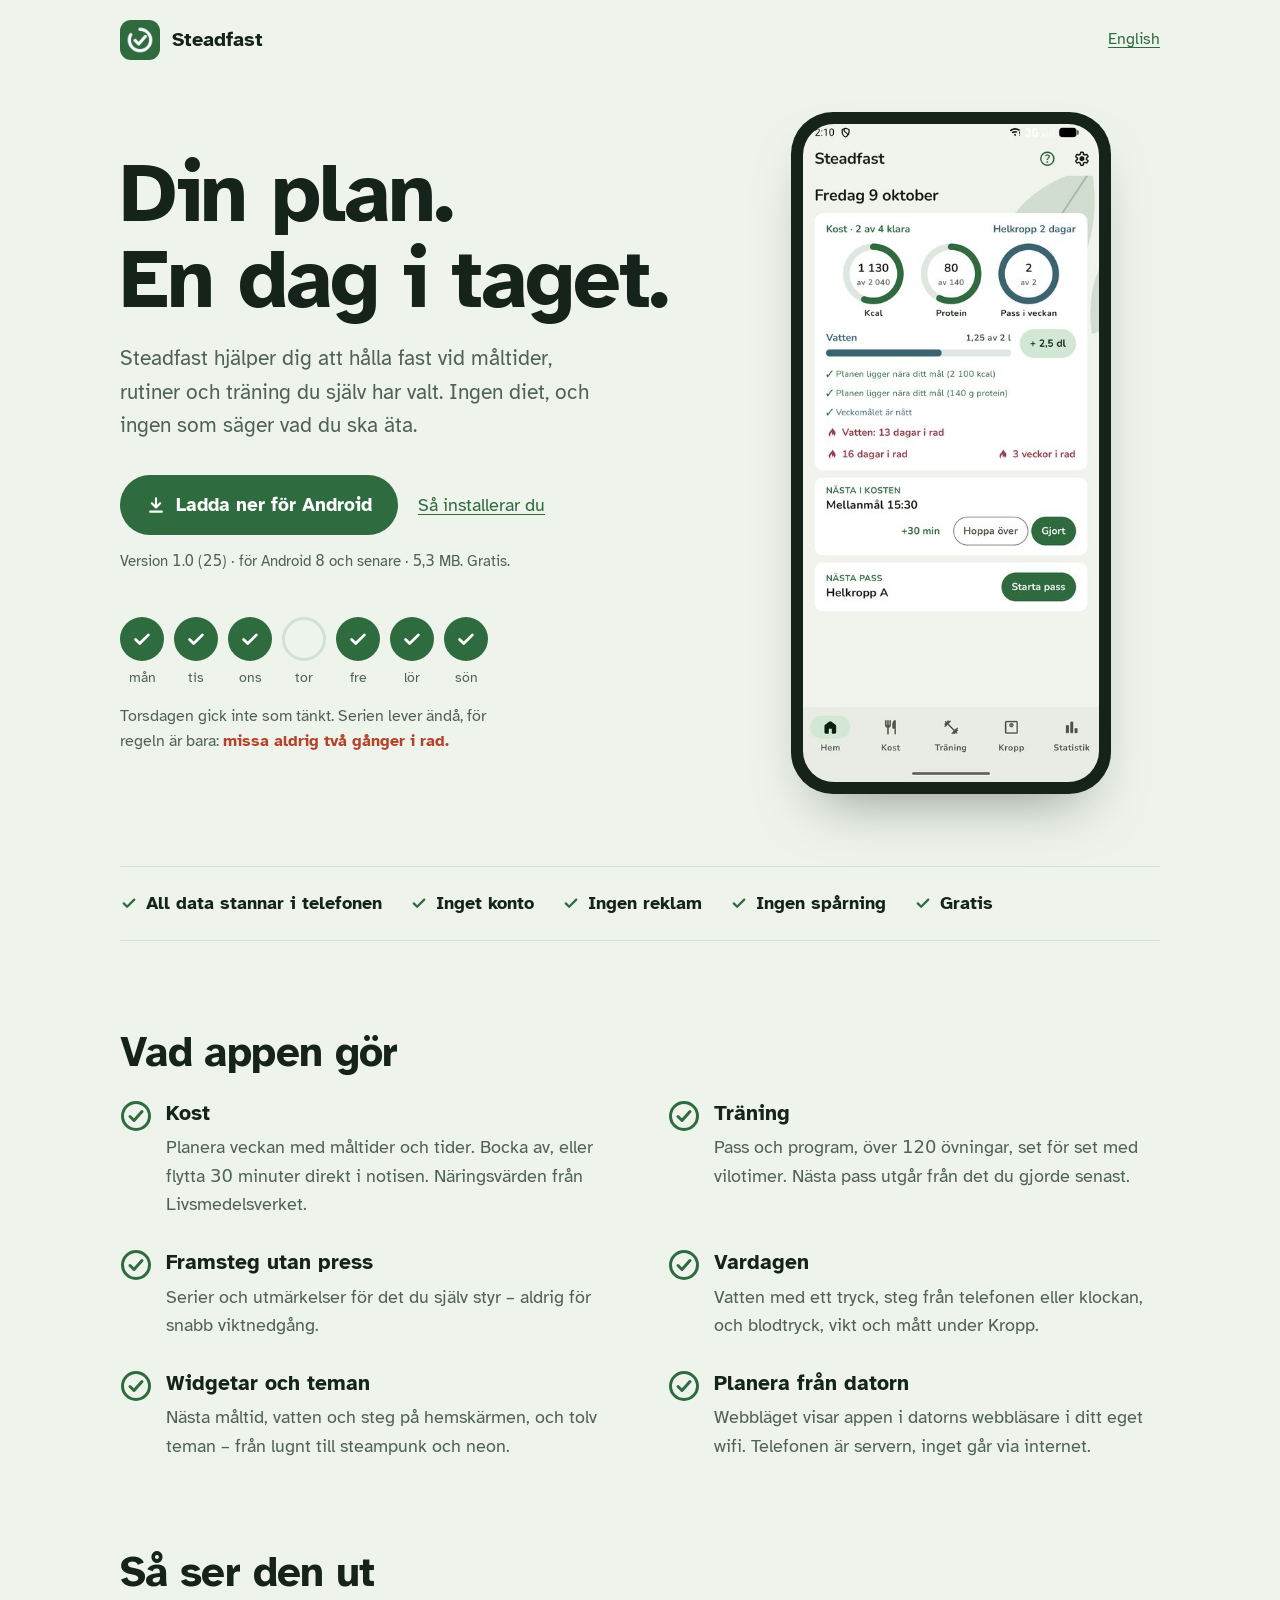
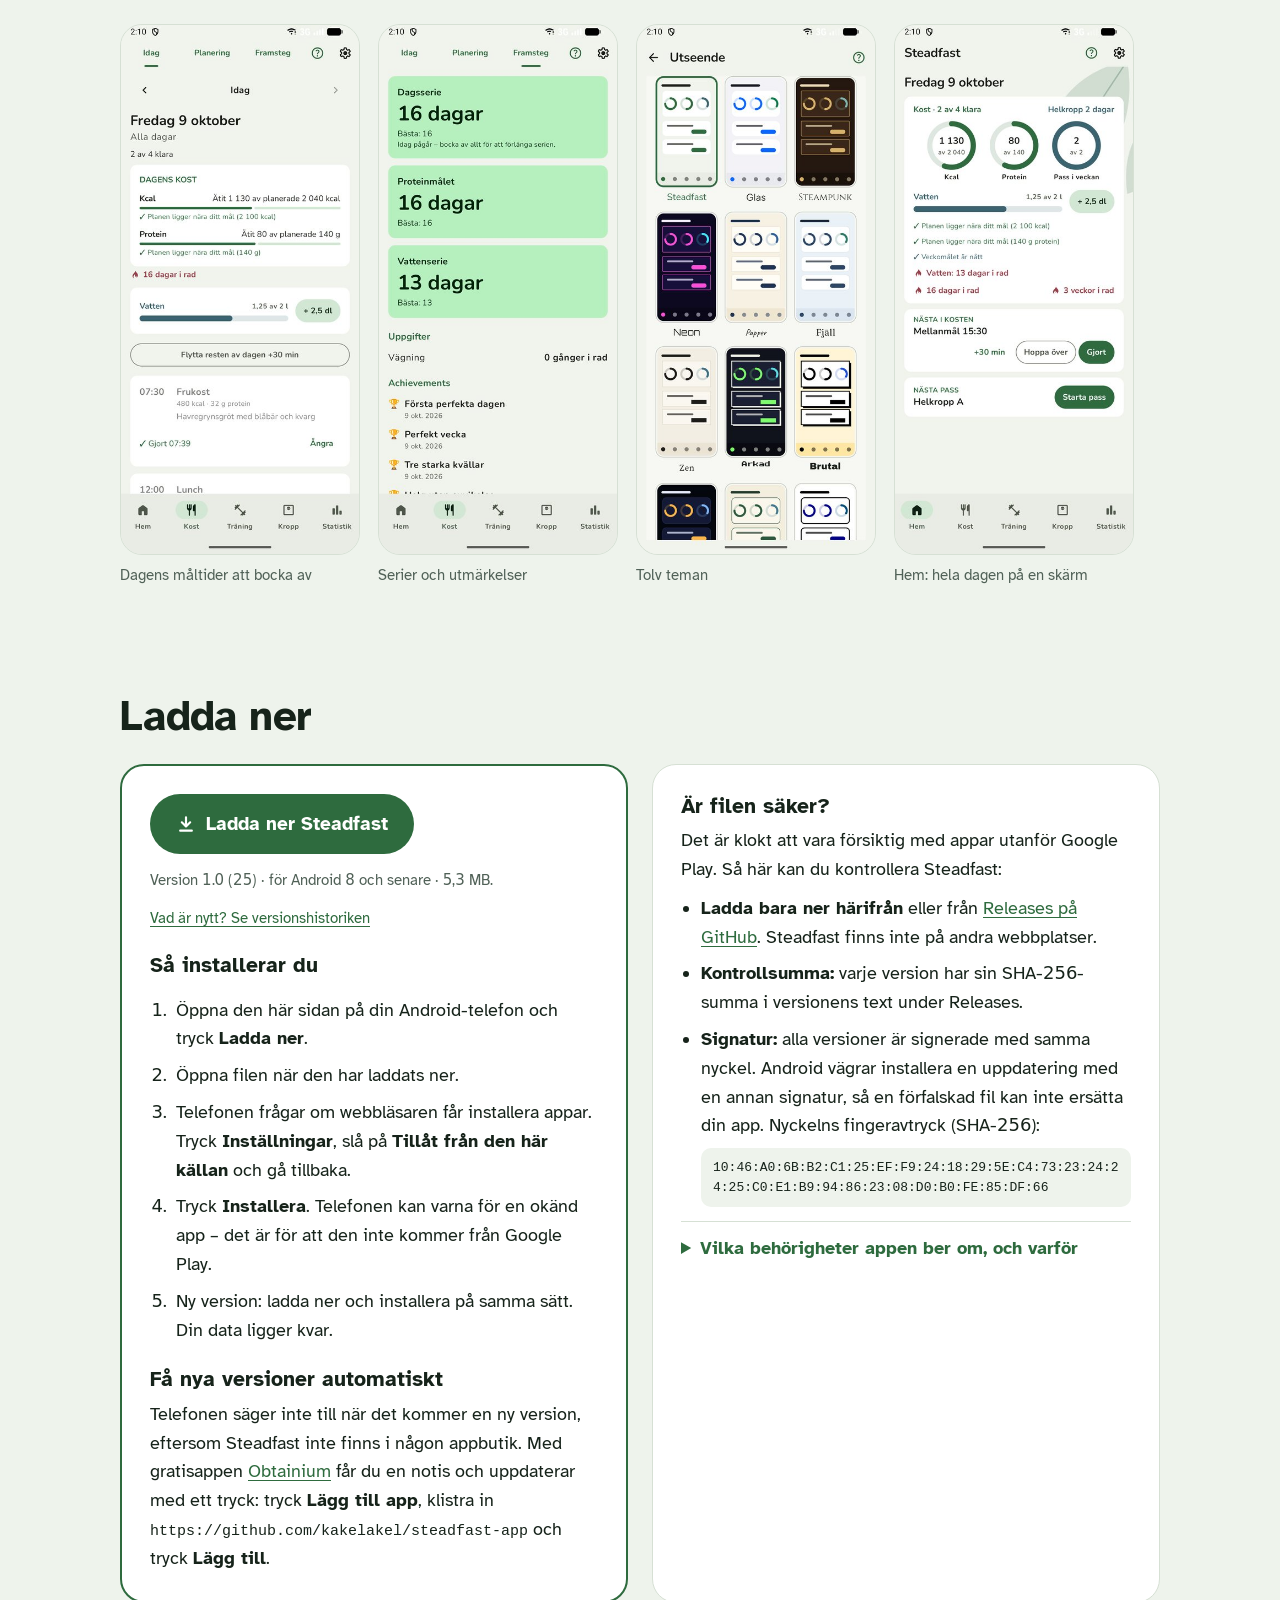
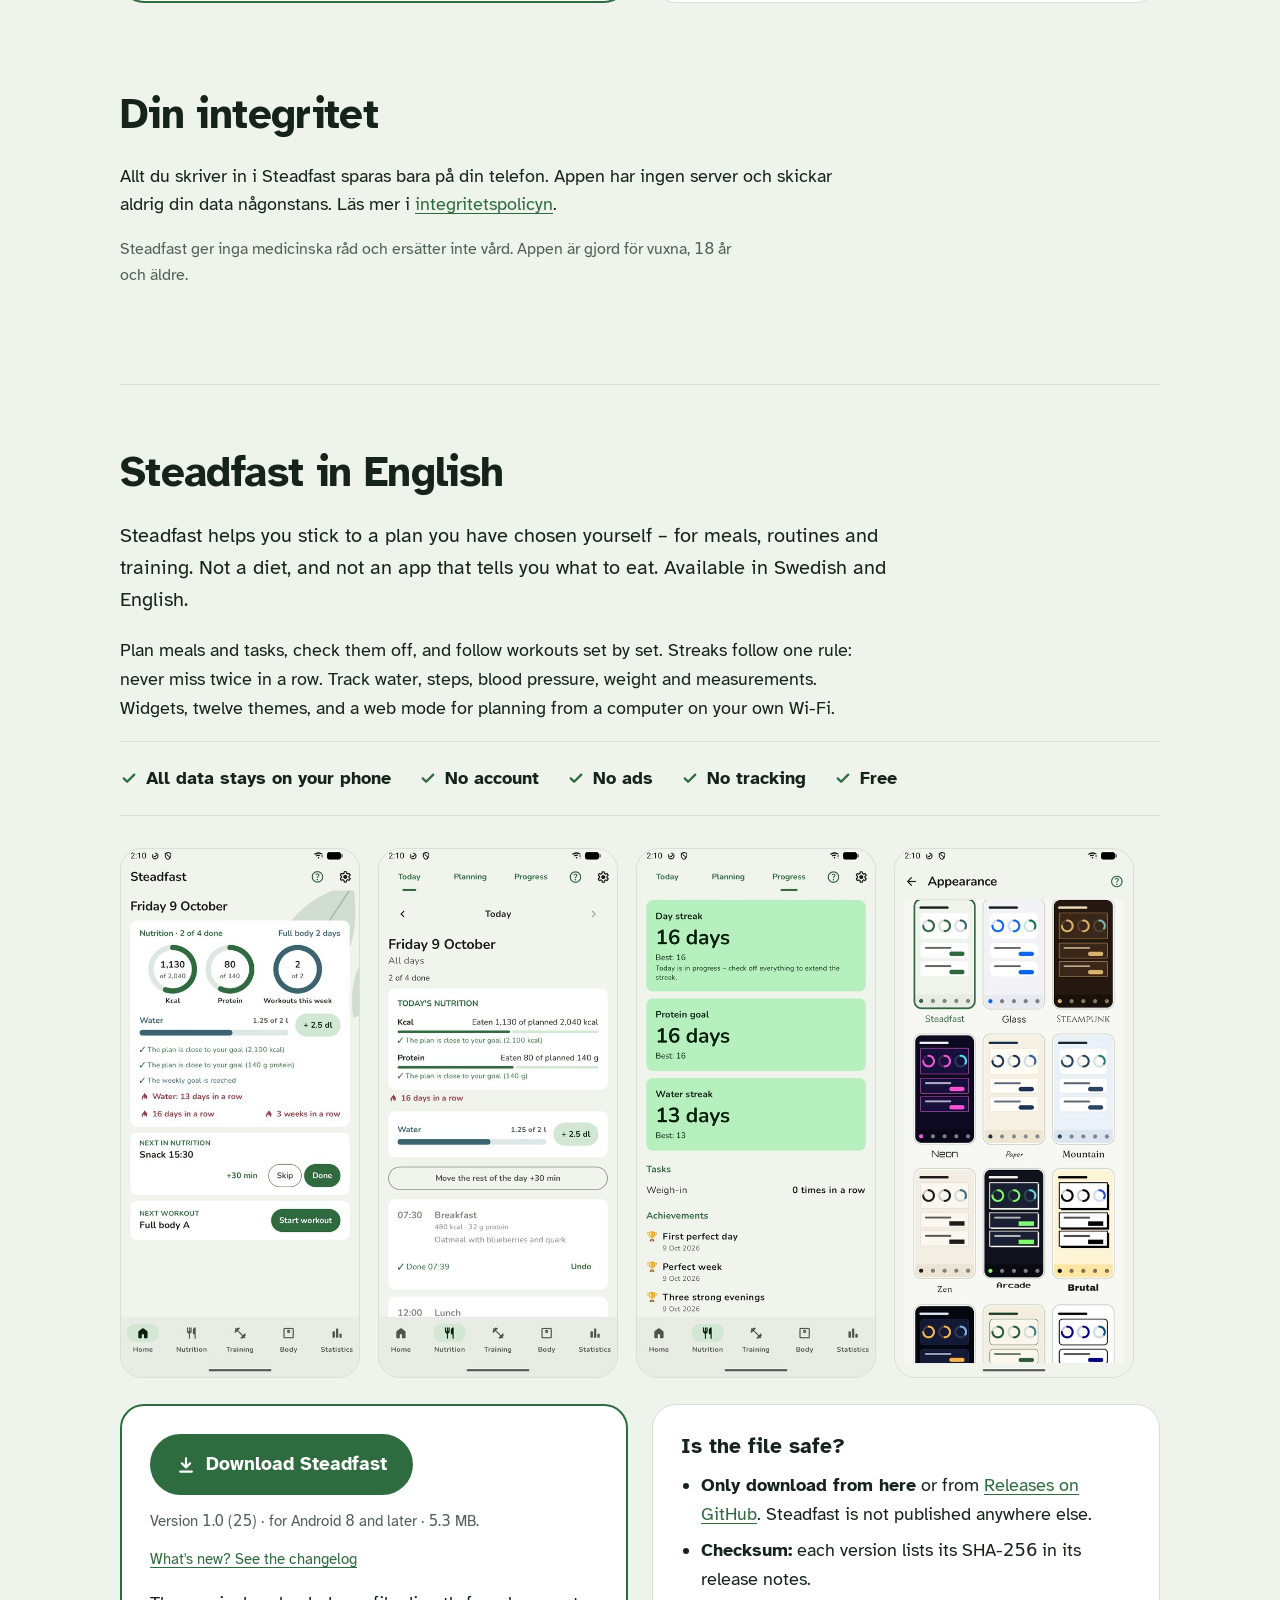
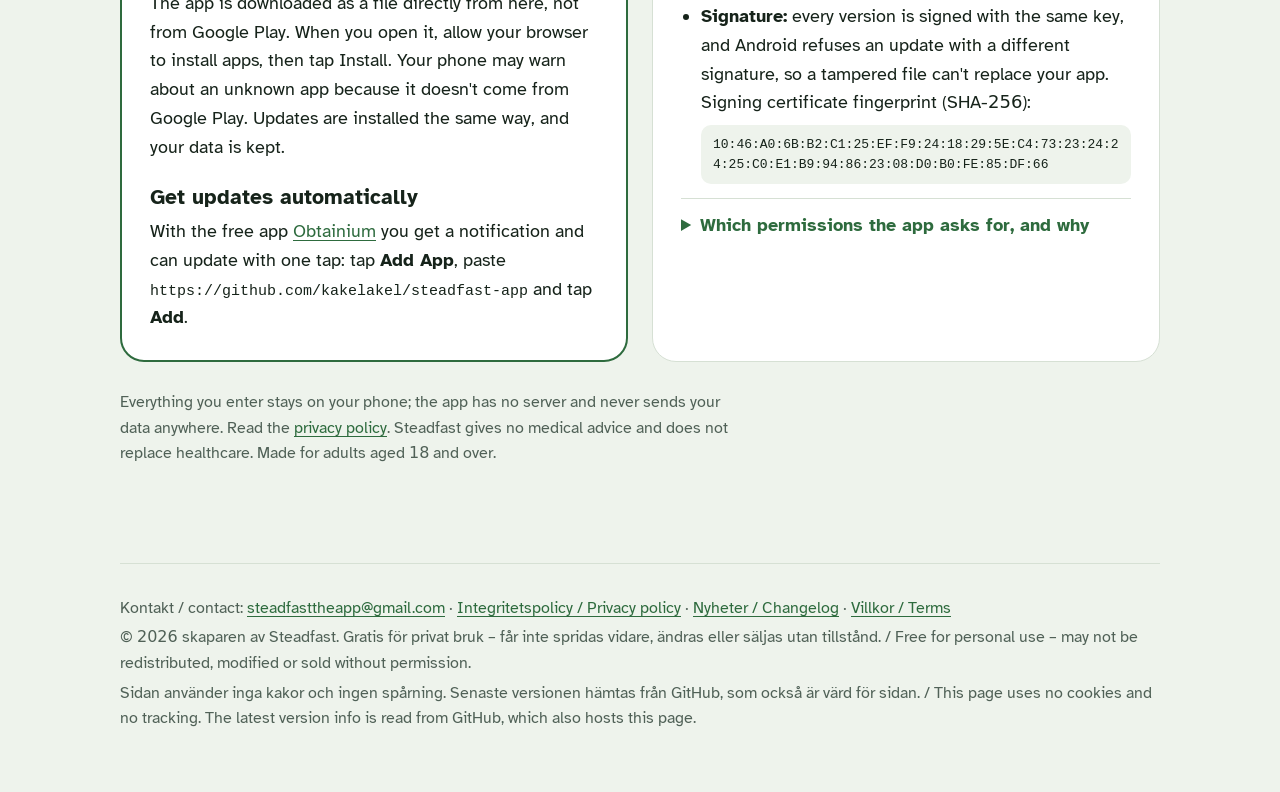
==== commit 9e7264a0: "Versionshistorik (changelog) med version 22–25, länkad från startsidan" ====
--- a/index.html
+++ b/index.html
@@ -213,6 +213,7 @@
     <div class="panel primary">
       <p style="margin:0 0 6px"><a class="button" href="https://github.com/kakelakel/steadfast-app/releases/latest/download/steadfast.apk"><svg aria-hidden="true"><use href="#down"/></svg>Ladda ner Steadfast</a></p>
       <p class="meta" data-release="sv">Version 1.0 (25) · för Android 8 och senare · 5,3 MB.</p>
+      <p class="meta"><a href="changelog/">Vad är nytt? Se versionshistoriken</a></p>
       <p class="muted" data-downloads="sv" hidden></p>
       <h3 style="margin-top:22px">Så installerar du</h3>
       <ol class="steps">
@@ -274,6 +275,7 @@
     <div class="panel primary">
       <p style="margin:0 0 6px"><a class="button" href="https://github.com/kakelakel/steadfast-app/releases/latest/download/steadfast.apk"><svg aria-hidden="true"><use href="#down"/></svg>Download Steadfast</a></p>
       <p class="meta" data-release="en">Version 1.0 (25) · for Android 8 and later · 5.3 MB.</p>
+      <p class="meta"><a href="changelog/#en">What's new? See the changelog</a></p>
       <p class="muted" data-downloads="en" hidden></p>
       <p>The app is downloaded as a file directly from here, not from Google Play. When you open it, allow your browser to install apps, then tap Install. Your phone may warn about an unknown app because it doesn't come from Google Play. Updates are installed the same way, and your data is kept.</p>
       <h3 style="margin-top:22px">Get updates automatically</h3>
@@ -305,7 +307,7 @@
 </main>
 
 <footer>
-  <p>Kontakt / contact: <a href="mailto:steadfasttheapp@gmail.com">steadfasttheapp@gmail.com</a> · <a href="privacy/">Integritetspolicy / Privacy policy</a> · <a href="https://github.com/kakelakel/steadfast-app/blob/main/LICENSE">Villkor / Terms</a></p>
+  <p>Kontakt / contact: <a href="mailto:steadfasttheapp@gmail.com">steadfasttheapp@gmail.com</a> · <a href="privacy/">Integritetspolicy / Privacy policy</a> · <a href="changelog/">Nyheter / Changelog</a> · <a href="https://github.com/kakelakel/steadfast-app/blob/main/LICENSE">Villkor / Terms</a></p>
   <p>© 2026 skaparen av Steadfast. Gratis för privat bruk – får inte spridas vidare, ändras eller säljas utan tillstånd. / Free for personal use – may not be redistributed, modified or sold without permission.</p>
   <p>Sidan använder inga kakor och ingen spårning. Senaste versionen hämtas från GitHub, som också är värd för sidan. / This page uses no cookies and no tracking. The latest version info is read from GitHub, which also hosts this page.</p>
 </footer>
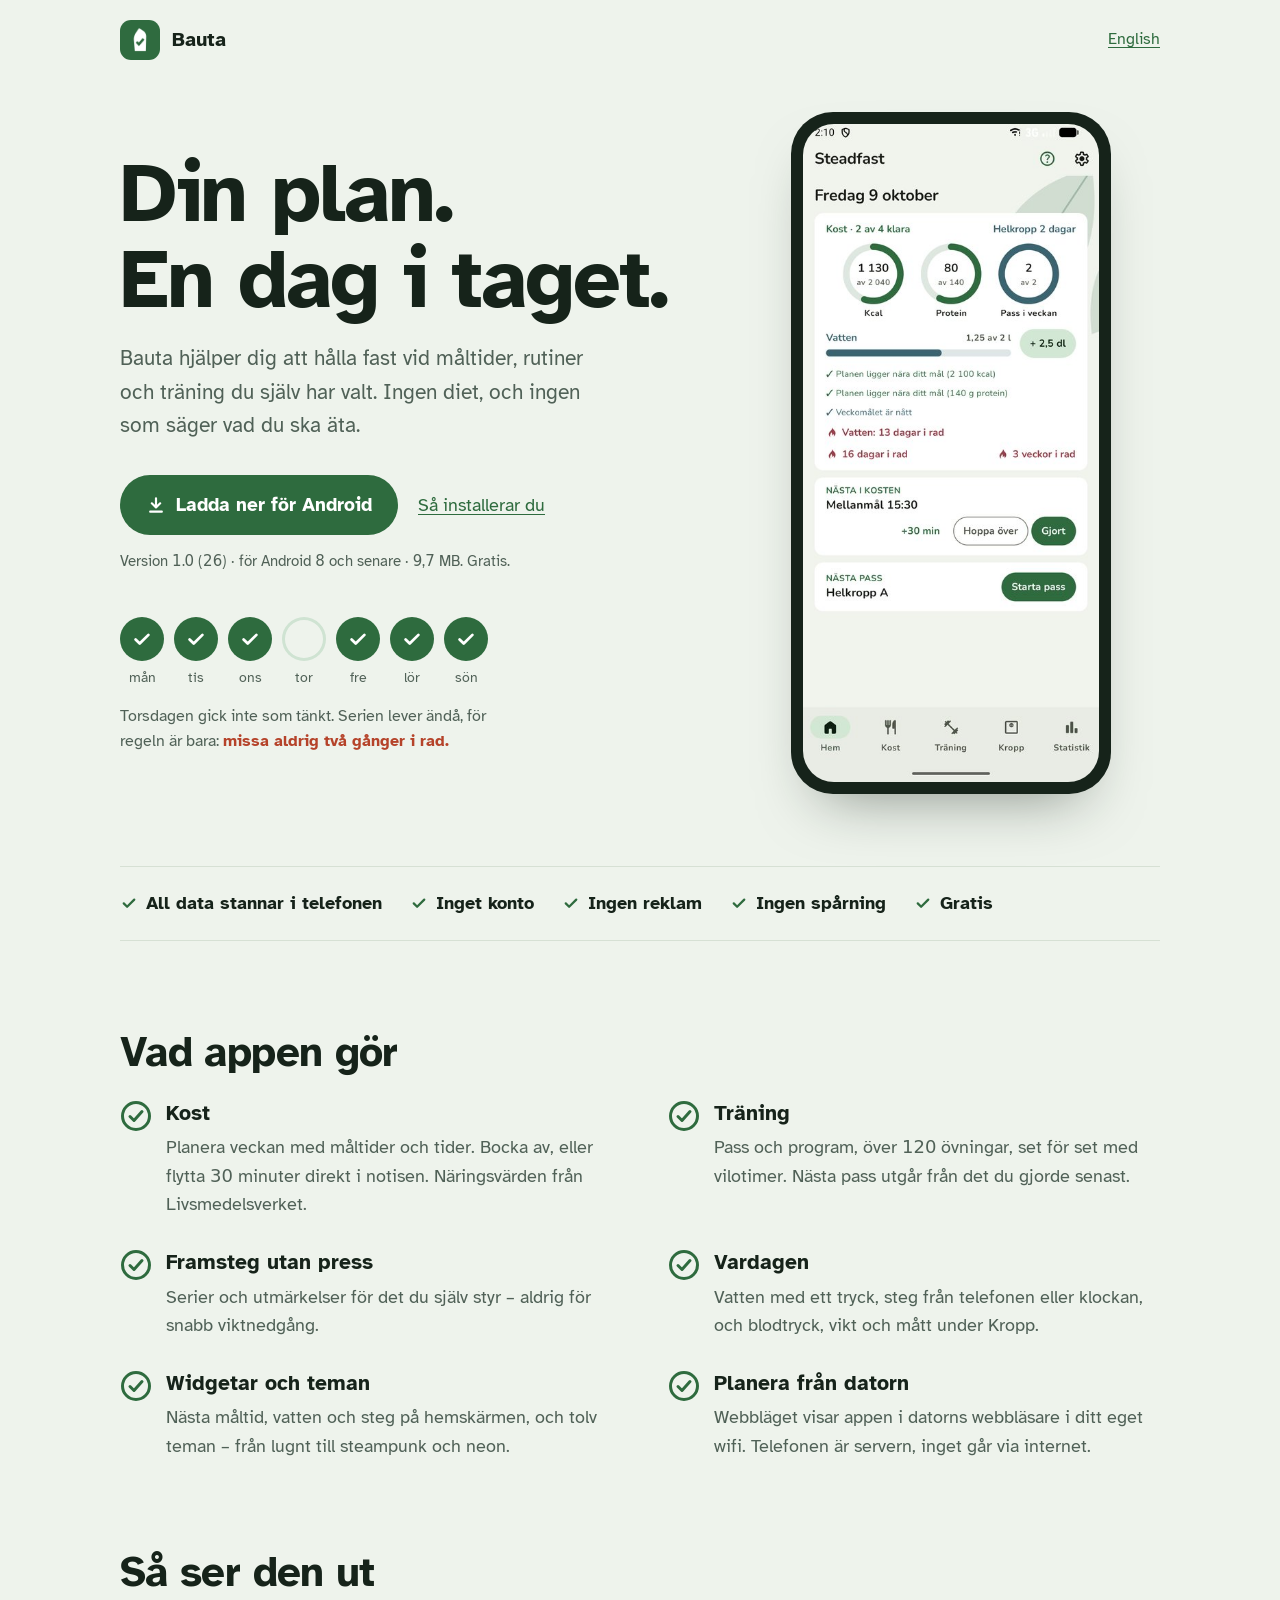
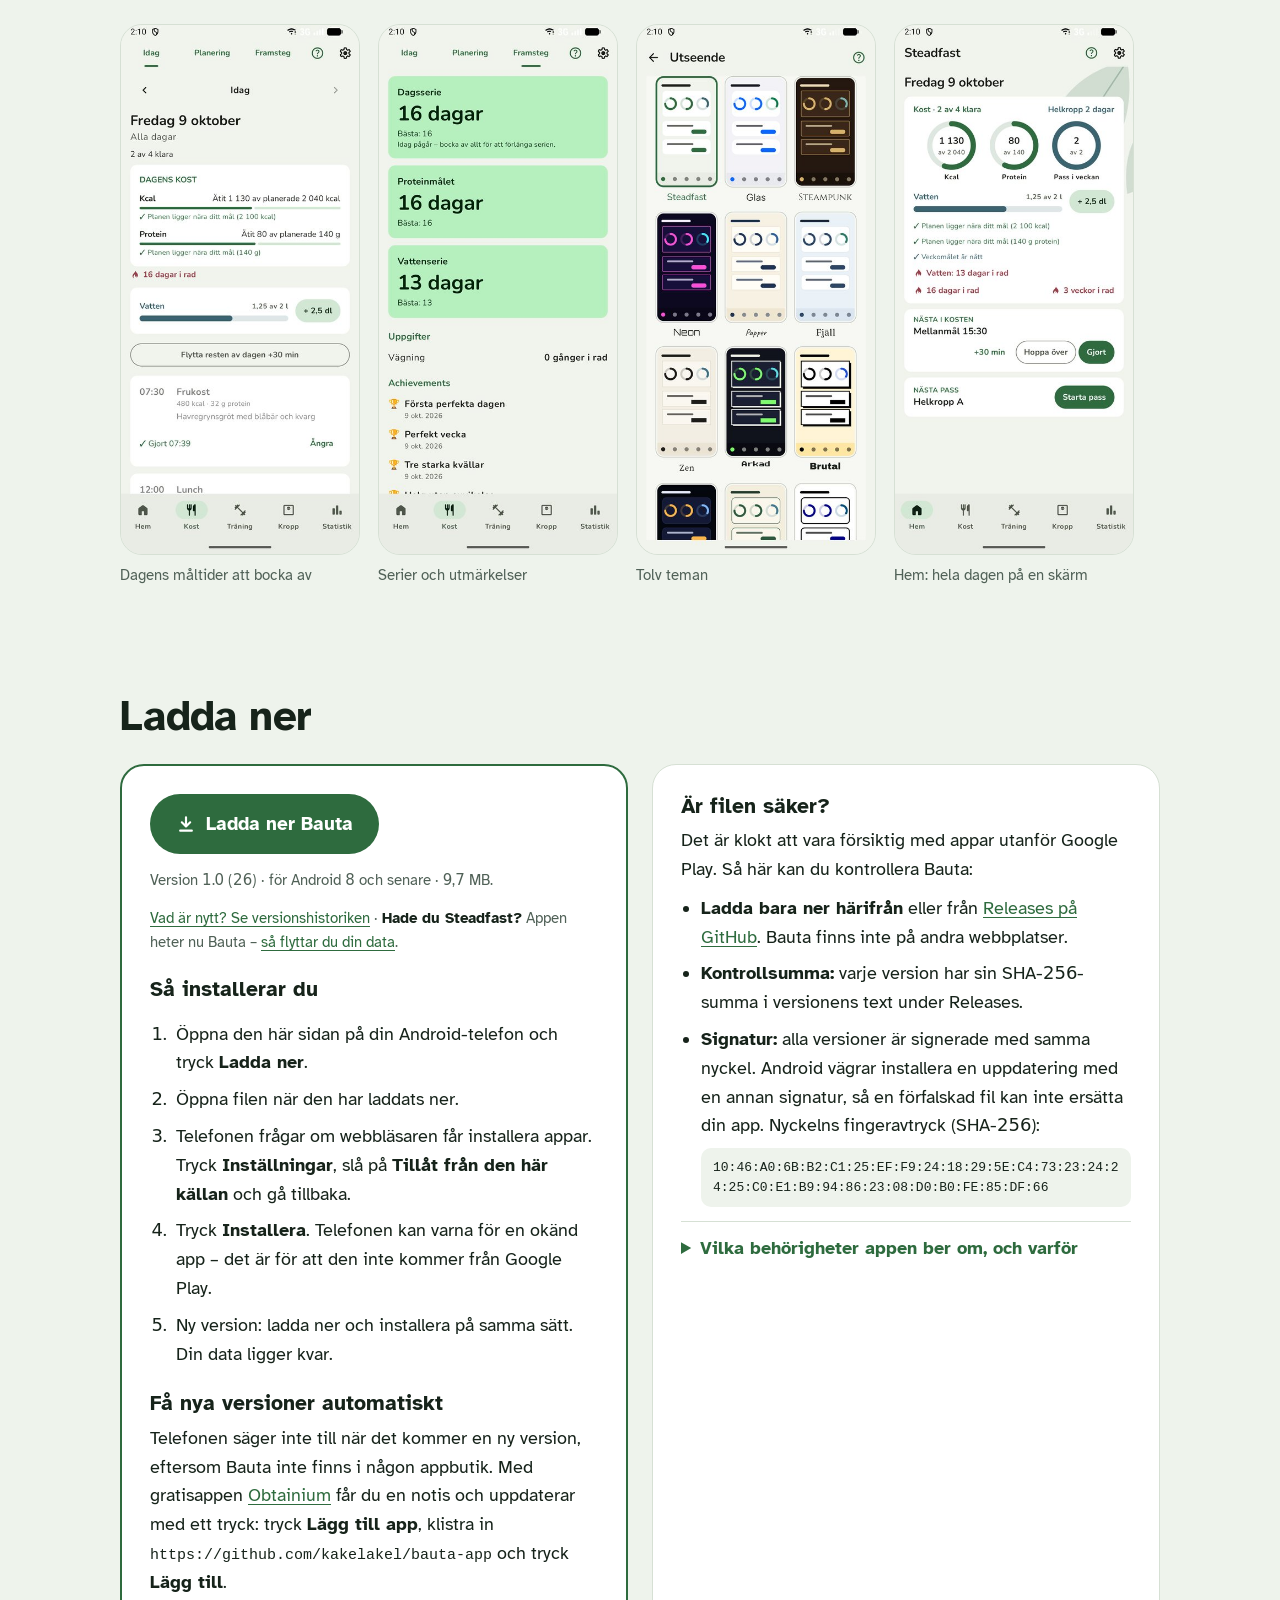
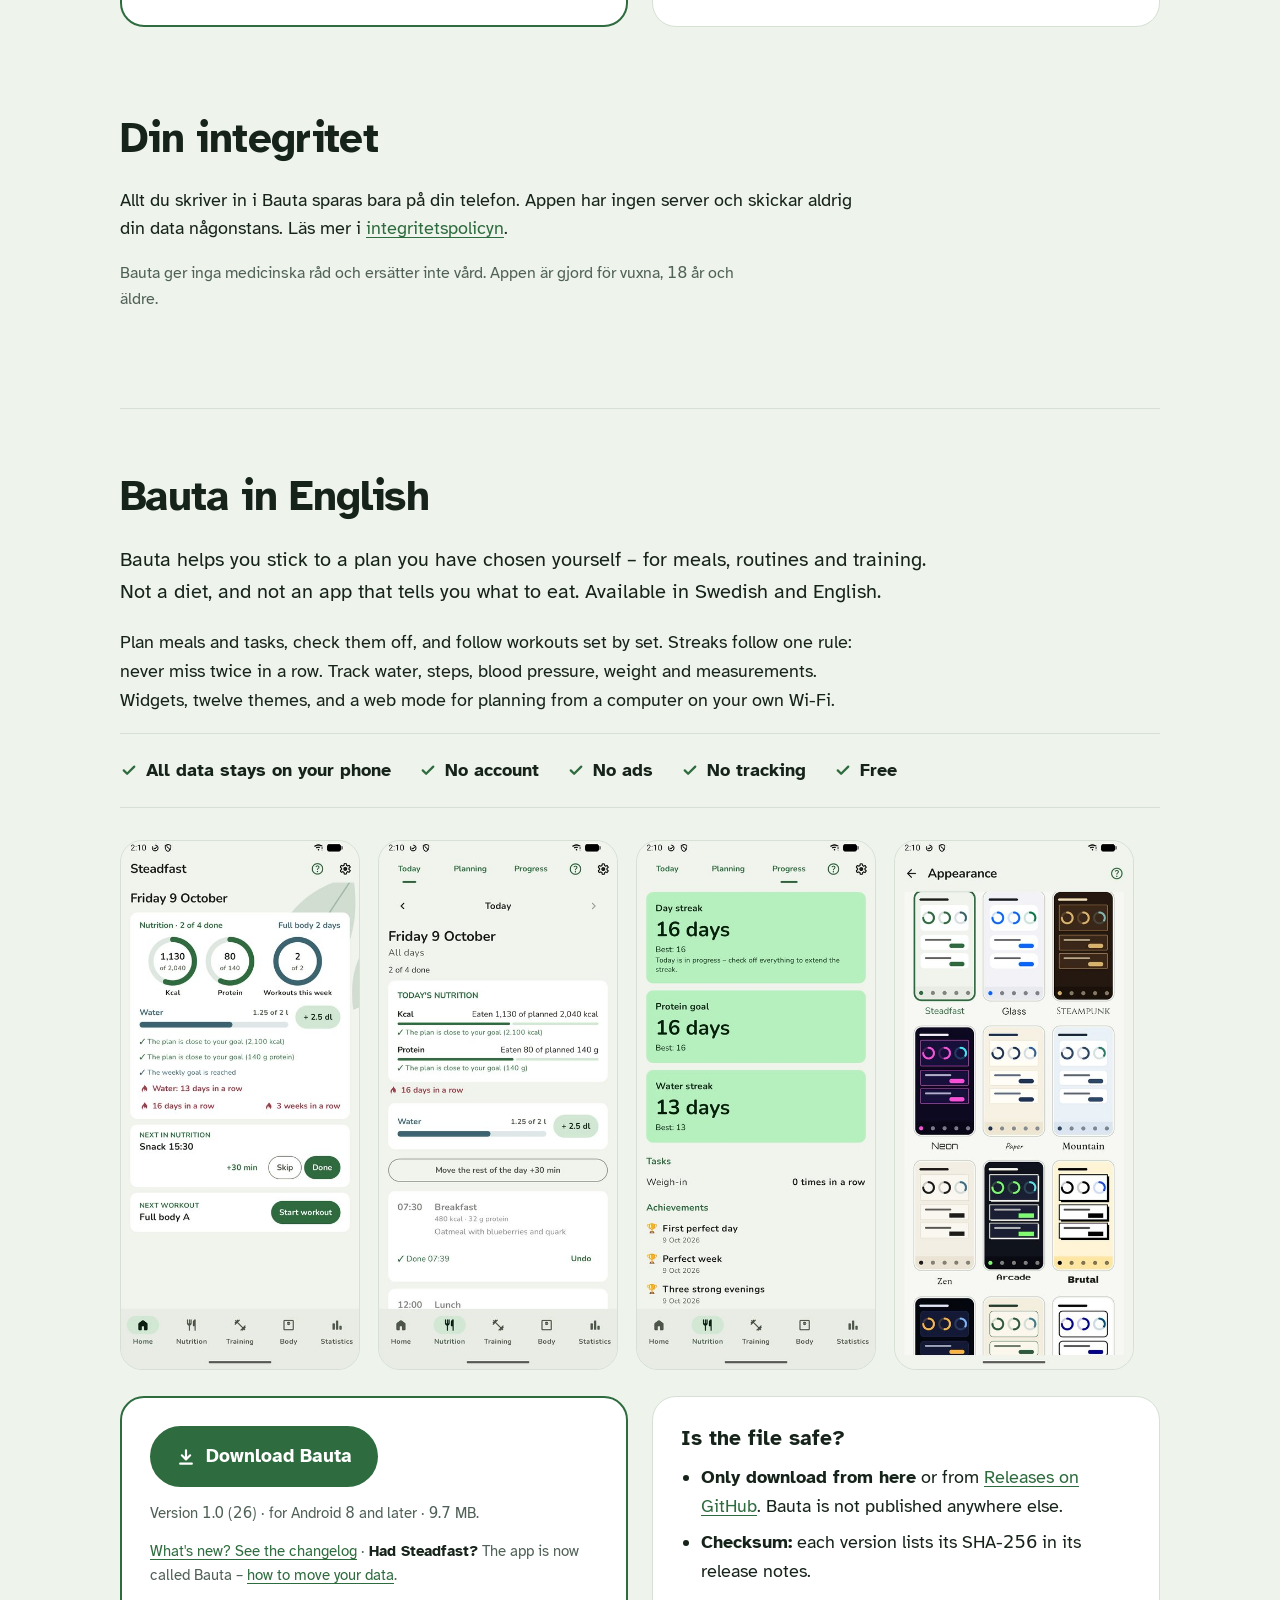
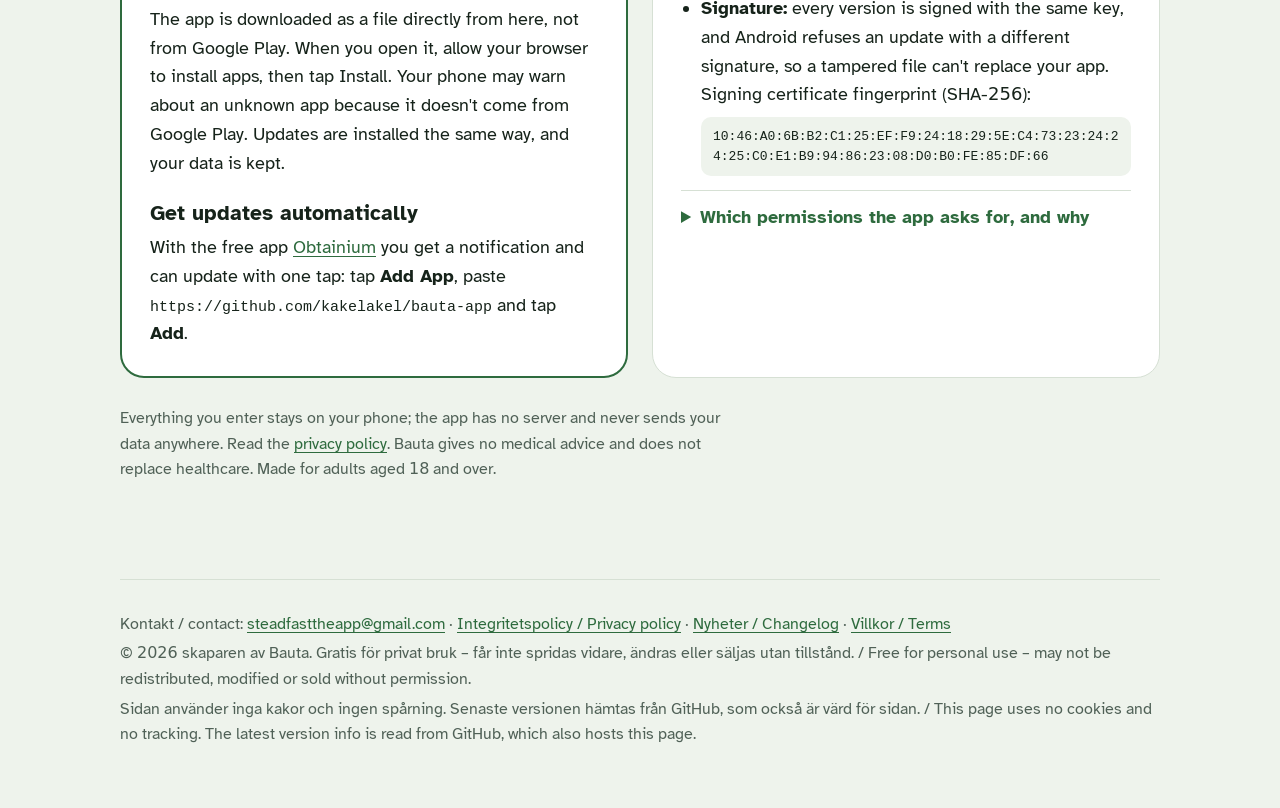
==== commit 1f560522: "Bauta 1.0 (26): Steadfast heter nu Bauta – ny ikon, nya texter och hur man flyttar sin data" ====
--- a/index.html
+++ b/index.html
@@ -3,24 +3,24 @@
 <head>
 <meta charset="utf-8">
 <meta name="viewport" content="width=device-width, initial-scale=1">
-<title>Steadfast – gratis app för kost och träning, utan konto | Android</title>
+<title>Bauta – gratis app för kost och träning, utan konto | Android</title>
 <meta name="description" content="Gratis Android-app för att planera måltider och logga träning. Följ din egen plan, en dag i taget. All data stannar på din telefon – inget konto, ingen reklam, ingen spårning.">
-<link rel="canonical" href="https://kakelakel.github.io/steadfast-app/">
+<link rel="canonical" href="https://kakelakel.github.io/bauta-app/">
 <link rel="icon" href="bilder/ikon.png">
 <meta name="theme-color" content="#2E6B3E">
 <meta property="og:type" content="website">
-<meta property="og:site_name" content="Steadfast">
-<meta property="og:title" content="Steadfast – kost och träning, en dag i taget">
+<meta property="og:site_name" content="Bauta">
+<meta property="og:title" content="Bauta – kost och träning, en dag i taget">
 <meta property="og:description" content="Gratis Android-app för din egen plan för mat och träning. Inget konto, ingen reklam, ingen spårning – allt stannar i telefonen.">
-<meta property="og:url" content="https://kakelakel.github.io/steadfast-app/">
-<meta property="og:image" content="https://kakelakel.github.io/steadfast-app/bilder/omslag.png">
+<meta property="og:url" content="https://kakelakel.github.io/bauta-app/">
+<meta property="og:image" content="https://kakelakel.github.io/bauta-app/bilder/omslag.png">
 <meta property="og:image:width" content="1024">
 <meta property="og:image:height" content="500">
 <meta property="og:locale" content="sv_SE">
 <meta property="og:locale:alternate" content="en_US">
 <meta name="twitter:card" content="summary_large_image">
 <script type="application/ld+json">
-{"@context":"https://schema.org","@type":"MobileApplication","name":"Steadfast","operatingSystem":"Android 8.0+","applicationCategory":"HealthApplication","inLanguage":["sv","en"],"offers":{"@type":"Offer","price":"0","priceCurrency":"SEK"},"url":"https://kakelakel.github.io/steadfast-app/","downloadUrl":"https://github.com/kakelakel/steadfast-app/releases/latest","image":"https://kakelakel.github.io/steadfast-app/bilder/ikon.png","description":"Följ din egen plan för kost och träning, en dag i taget. Inget konto, ingen reklam, ingen spårning."}
+{"@context":"https://schema.org","@type":"MobileApplication","name":"Bauta","operatingSystem":"Android 8.0+","applicationCategory":"HealthApplication","inLanguage":["sv","en"],"offers":{"@type":"Offer","price":"0","priceCurrency":"SEK"},"url":"https://kakelakel.github.io/bauta-app/","downloadUrl":"https://github.com/kakelakel/bauta-app/releases/latest","image":"https://kakelakel.github.io/bauta-app/bilder/ikon.png","description":"Följ din egen plan för kost och träning, en dag i taget. Inget konto, ingen reklam, ingen spårning."}
 </script>
 <link rel="preload" href="fonts/atkinson-hyperlegible-latin-700-normal.woff2" as="font" type="font/woff2" crossorigin>
 <style>
@@ -150,7 +150,7 @@
 
 <div class="wrap">
 <header class="top">
-  <a class="brand" href="./"><img src="bilder/ikon.png" alt="">Steadfast</a>
+  <a class="brand" href="./"><img src="bilder/ikon.png" alt="">Bauta</a>
   <nav><a href="#en" hreflang="en">English</a></nav>
 </header>
 
@@ -159,12 +159,12 @@
   <div class="hero">
     <div>
       <h1>Din plan.<br>En dag i taget.</h1>
-      <p class="lead">Steadfast hjälper dig att hålla fast vid måltider, rutiner och träning du själv har valt. Ingen diet, och ingen som säger vad du ska äta.</p>
+      <p class="lead">Bauta hjälper dig att hålla fast vid måltider, rutiner och träning du själv har valt. Ingen diet, och ingen som säger vad du ska äta.</p>
       <div class="cta">
-        <a class="button" href="https://github.com/kakelakel/steadfast-app/releases/latest/download/steadfast.apk"><svg aria-hidden="true"><use href="#down"/></svg>Ladda ner för Android</a>
+        <a class="button" href="https://github.com/kakelakel/bauta-app/releases/latest/download/bauta.apk"><svg aria-hidden="true"><use href="#down"/></svg>Ladda ner för Android</a>
         <a href="#ladda-ner">Så installerar du</a>
       </div>
-      <p class="meta" data-release="sv">Version 1.0 (25) · för Android 8 och senare · 5,3 MB. Gratis.</p>
+      <p class="meta" data-release="sv">Version 1.0 (26) · för Android 8 och senare · 9,7 MB. Gratis.</p>
 
       <div class="week" aria-label="Exempel på en vecka i appen">
         <ol class="days">
@@ -211,9 +211,9 @@
   <h2 id="ladda-ner">Ladda ner</h2>
   <div class="get">
     <div class="panel primary">
-      <p style="margin:0 0 6px"><a class="button" href="https://github.com/kakelakel/steadfast-app/releases/latest/download/steadfast.apk"><svg aria-hidden="true"><use href="#down"/></svg>Ladda ner Steadfast</a></p>
-      <p class="meta" data-release="sv">Version 1.0 (25) · för Android 8 och senare · 5,3 MB.</p>
-      <p class="meta"><a href="changelog/">Vad är nytt? Se versionshistoriken</a></p>
+      <p style="margin:0 0 6px"><a class="button" href="https://github.com/kakelakel/bauta-app/releases/latest/download/bauta.apk"><svg aria-hidden="true"><use href="#down"/></svg>Ladda ner Bauta</a></p>
+      <p class="meta" data-release="sv">Version 1.0 (26) · för Android 8 och senare · 9,7 MB.</p>
+      <p class="meta"><a href="changelog/">Vad är nytt? Se versionshistoriken</a> · <strong>Hade du Steadfast?</strong> Appen heter nu Bauta – <a href="changelog/">så flyttar du din data</a>.</p>
       <p class="muted" data-downloads="sv" hidden></p>
       <h3 style="margin-top:22px">Så installerar du</h3>
       <ol class="steps">
@@ -224,13 +224,13 @@
         <li>Ny version: ladda ner och installera på samma sätt. Din data ligger kvar.</li>
       </ol>
       <h3 style="margin-top:22px">Få nya versioner automatiskt</h3>
-      <p style="margin:0">Telefonen säger inte till när det kommer en ny version, eftersom Steadfast inte finns i någon appbutik. Med gratisappen <a href="https://github.com/ImranR98/Obtainium">Obtainium</a> får du en notis och uppdaterar med ett tryck: tryck <strong>Lägg till app</strong>, klistra in <code>https://github.com/kakelakel/steadfast-app</code> och tryck <strong>Lägg till</strong>.</p>
+      <p style="margin:0">Telefonen säger inte till när det kommer en ny version, eftersom Bauta inte finns i någon appbutik. Med gratisappen <a href="https://github.com/ImranR98/Obtainium">Obtainium</a> får du en notis och uppdaterar med ett tryck: tryck <strong>Lägg till app</strong>, klistra in <code>https://github.com/kakelakel/bauta-app</code> och tryck <strong>Lägg till</strong>.</p>
     </div>
     <div class="panel" id="sakerhet">
       <h3>Är filen säker?</h3>
-      <p style="margin:0">Det är klokt att vara försiktig med appar utanför Google Play. Så här kan du kontrollera Steadfast:</p>
+      <p style="margin:0">Det är klokt att vara försiktig med appar utanför Google Play. Så här kan du kontrollera Bauta:</p>
       <ul>
-        <li><strong>Ladda bara ner härifrån</strong> eller från <a href="https://github.com/kakelakel/steadfast-app/releases">Releases på GitHub</a>. Steadfast finns inte på andra webbplatser.</li>
+        <li><strong>Ladda bara ner härifrån</strong> eller från <a href="https://github.com/kakelakel/bauta-app/releases">Releases på GitHub</a>. Bauta finns inte på andra webbplatser.</li>
         <li><strong>Kontrollsumma:</strong> varje version har sin SHA-256-summa i versionens text under Releases.</li>
         <li><strong>Signatur:</strong> alla versioner är signerade med samma nyckel. Android vägrar installera en uppdatering med en annan signatur, så en förfalskad fil kan inte ersätta din app. Nyckelns fingeravtryck (SHA-256):
           <code class="fp">10:46:A0:6B:B2:C1:25:EF:F9:24:18:29:5E:C4:73:23:24:24:25:C0:E1:B9:94:86:23:08:D0:B0:FE:85:DF:66</code></li>
@@ -250,13 +250,13 @@
   </div>
 
   <h2>Din integritet</h2>
-  <p class="measure">Allt du skriver in i Steadfast sparas bara på din telefon. Appen har ingen server och skickar aldrig din data någonstans. Läs mer i <a href="privacy/">integritetspolicyn</a>.</p>
-  <p class="measure muted">Steadfast ger inga medicinska råd och ersätter inte vård. Appen är gjord för vuxna, 18 år och äldre.</p>
+  <p class="measure">Allt du skriver in i Bauta sparas bara på din telefon. Appen har ingen server och skickar aldrig din data någonstans. Läs mer i <a href="privacy/">integritetspolicyn</a>.</p>
+  <p class="measure muted">Bauta ger inga medicinska råd och ersätter inte vård. Appen är gjord för vuxna, 18 år och äldre.</p>
 </section>
 
 <section lang="en" id="en">
-  <h2>Steadfast in English</h2>
-  <p class="measure" style="font-size:20px">Steadfast helps you stick to a plan you have chosen yourself – for meals, routines and training. Not a diet, and not an app that tells you what to eat. Available in Swedish and English.</p>
+  <h2>Bauta in English</h2>
+  <p class="measure" style="font-size:20px">Bauta helps you stick to a plan you have chosen yourself – for meals, routines and training. Not a diet, and not an app that tells you what to eat. Available in Swedish and English.</p>
   <p class="measure">Plan meals and tasks, check them off, and follow workouts set by set. Streaks follow one rule: never miss twice in a row. Track water, steps, blood pressure, weight and measurements. Widgets, twelve themes, and a web mode for planning from a computer on your own Wi-Fi.</p>
   <ul class="promises" aria-label="Promises">
     <li><svg aria-hidden="true"><use href="#tick"/></svg>All data stays on your phone</li>
@@ -273,18 +273,18 @@
   </ul>
   <div class="get">
     <div class="panel primary">
-      <p style="margin:0 0 6px"><a class="button" href="https://github.com/kakelakel/steadfast-app/releases/latest/download/steadfast.apk"><svg aria-hidden="true"><use href="#down"/></svg>Download Steadfast</a></p>
-      <p class="meta" data-release="en">Version 1.0 (25) · for Android 8 and later · 5.3 MB.</p>
-      <p class="meta"><a href="changelog/#en">What's new? See the changelog</a></p>
+      <p style="margin:0 0 6px"><a class="button" href="https://github.com/kakelakel/bauta-app/releases/latest/download/bauta.apk"><svg aria-hidden="true"><use href="#down"/></svg>Download Bauta</a></p>
+      <p class="meta" data-release="en">Version 1.0 (26) · for Android 8 and later · 9.7 MB.</p>
+      <p class="meta"><a href="changelog/#en">What's new? See the changelog</a> · <strong>Had Steadfast?</strong> The app is now called Bauta – <a href="changelog/#en">how to move your data</a>.</p>
       <p class="muted" data-downloads="en" hidden></p>
       <p>The app is downloaded as a file directly from here, not from Google Play. When you open it, allow your browser to install apps, then tap Install. Your phone may warn about an unknown app because it doesn't come from Google Play. Updates are installed the same way, and your data is kept.</p>
       <h3 style="margin-top:22px">Get updates automatically</h3>
-      <p style="margin:0">With the free app <a href="https://github.com/ImranR98/Obtainium">Obtainium</a> you get a notification and can update with one tap: tap <strong>Add App</strong>, paste <code>https://github.com/kakelakel/steadfast-app</code> and tap <strong>Add</strong>.</p>
+      <p style="margin:0">With the free app <a href="https://github.com/ImranR98/Obtainium">Obtainium</a> you get a notification and can update with one tap: tap <strong>Add App</strong>, paste <code>https://github.com/kakelakel/bauta-app</code> and tap <strong>Add</strong>.</p>
     </div>
     <div class="panel" id="security">
       <h3>Is the file safe?</h3>
       <ul>
-        <li><strong>Only download from here</strong> or from <a href="https://github.com/kakelakel/steadfast-app/releases">Releases on GitHub</a>. Steadfast is not published anywhere else.</li>
+        <li><strong>Only download from here</strong> or from <a href="https://github.com/kakelakel/bauta-app/releases">Releases on GitHub</a>. Bauta is not published anywhere else.</li>
         <li><strong>Checksum:</strong> each version lists its SHA-256 in its release notes.</li>
         <li><strong>Signature:</strong> every version is signed with the same key, and Android refuses an update with a different signature, so a tampered file can't replace your app. Signing certificate fingerprint (SHA-256):
           <code class="fp">10:46:A0:6B:B2:C1:25:EF:F9:24:18:29:5E:C4:73:23:24:24:25:C0:E1:B9:94:86:23:08:D0:B0:FE:85:DF:66</code></li>
@@ -302,13 +302,13 @@
       </details>
     </div>
   </div>
-  <p class="measure muted" style="margin-top:28px">Everything you enter stays on your phone; the app has no server and never sends your data anywhere. Read the <a href="privacy/#en">privacy policy</a>. Steadfast gives no medical advice and does not replace healthcare. Made for adults aged 18 and over.</p>
+  <p class="measure muted" style="margin-top:28px">Everything you enter stays on your phone; the app has no server and never sends your data anywhere. Read the <a href="privacy/#en">privacy policy</a>. Bauta gives no medical advice and does not replace healthcare. Made for adults aged 18 and over.</p>
 </section>
 </main>
 
 <footer>
-  <p>Kontakt / contact: <a href="mailto:steadfasttheapp@gmail.com">steadfasttheapp@gmail.com</a> · <a href="privacy/">Integritetspolicy / Privacy policy</a> · <a href="changelog/">Nyheter / Changelog</a> · <a href="https://github.com/kakelakel/steadfast-app/blob/main/LICENSE">Villkor / Terms</a></p>
-  <p>© 2026 skaparen av Steadfast. Gratis för privat bruk – får inte spridas vidare, ändras eller säljas utan tillstånd. / Free for personal use – may not be redistributed, modified or sold without permission.</p>
+  <p>Kontakt / contact: <a href="mailto:steadfasttheapp@gmail.com">steadfasttheapp@gmail.com</a> · <a href="privacy/">Integritetspolicy / Privacy policy</a> · <a href="changelog/">Nyheter / Changelog</a> · <a href="https://github.com/kakelakel/bauta-app/blob/main/LICENSE">Villkor / Terms</a></p>
+  <p>© 2026 skaparen av Bauta. Gratis för privat bruk – får inte spridas vidare, ändras eller säljas utan tillstånd. / Free for personal use – may not be redistributed, modified or sold without permission.</p>
   <p>Sidan använder inga kakor och ingen spårning. Senaste versionen hämtas från GitHub, som också är värd för sidan. / This page uses no cookies and no tracking. The latest version info is read from GitHub, which also hosts this page.</p>
 </footer>
 </div>
@@ -319,7 +319,7 @@
    Antalet visas först när det når VISA_FRAN, så att sidan inte skyltar med ett litet tal. */
 (function () {
   var VISA_FRAN = 100;
-  var API = "https://api.github.com/repos/kakelakel/steadfast-app/releases?per_page=100";
+  var API = "https://api.github.com/repos/kakelakel/bauta-app/releases?per_page=100";
   if (!window.fetch) return;
   fetch(API, { headers: { "Accept": "application/vnd.github+json" } })
     .then(function (r) { if (!r.ok) throw new Error(r.status); return r.json(); })
@@ -328,10 +328,10 @@
       if (!list.length) return;
       var total = 0, latest = list[0], apk = null;
       list.forEach(function (r) {
-        (r.assets || []).forEach(function (a) { if (a.name === "steadfast.apk") total += a.download_count; });
+        (r.assets || []).forEach(function (a) { if (a.name === "bauta.apk") total += a.download_count; });
       });
-      (latest.assets || []).forEach(function (a) { if (a.name === "steadfast.apk") apk = a; });
-      var m = /^Steadfast\s+(.+)$/.exec(latest.name || "");
+      (latest.assets || []).forEach(function (a) { if (a.name === "bauta.apk") apk = a; });
+      var m = /^Bauta\s+(.+)$/.exec(latest.name || "");
       var version = m ? m[1] : (latest.tag_name || "").replace(/^v/, "");
       var d = new Date(latest.published_at);
       var mb = apk ? apk.size / 1048576 : null;
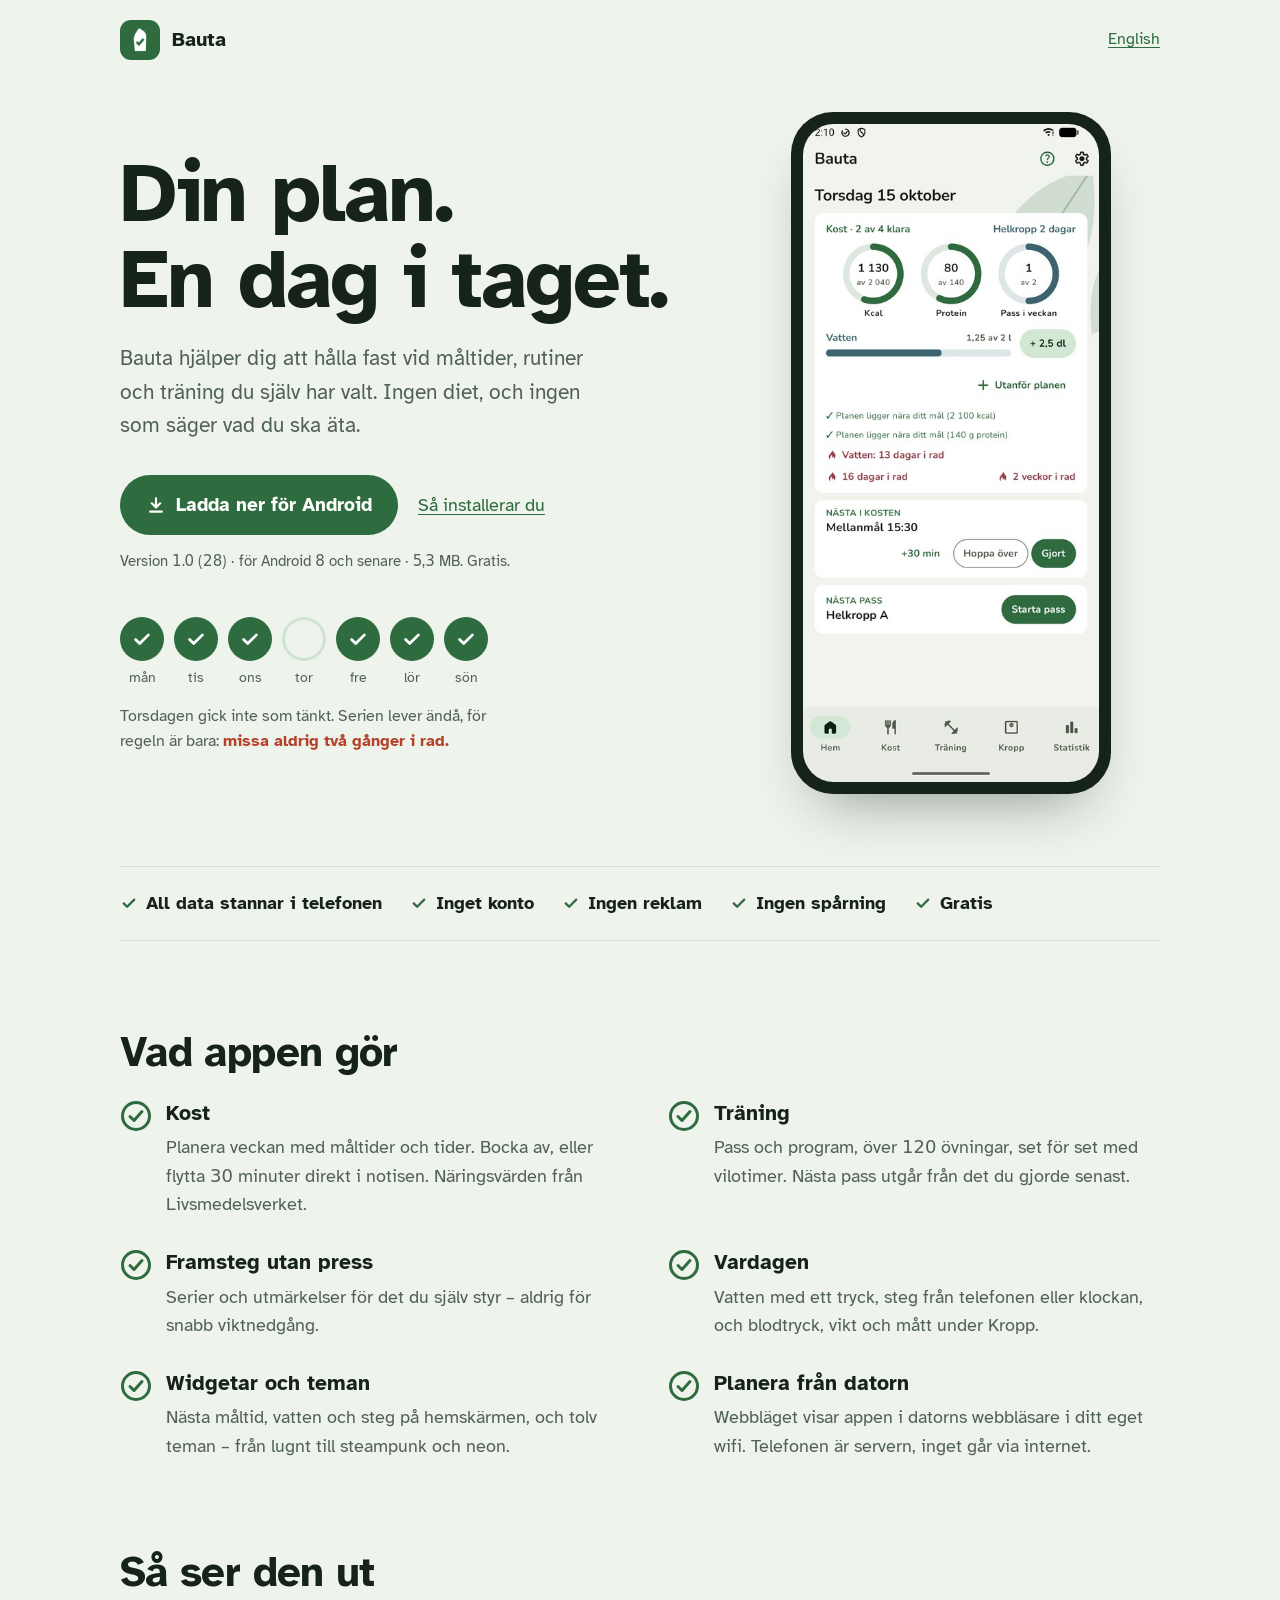
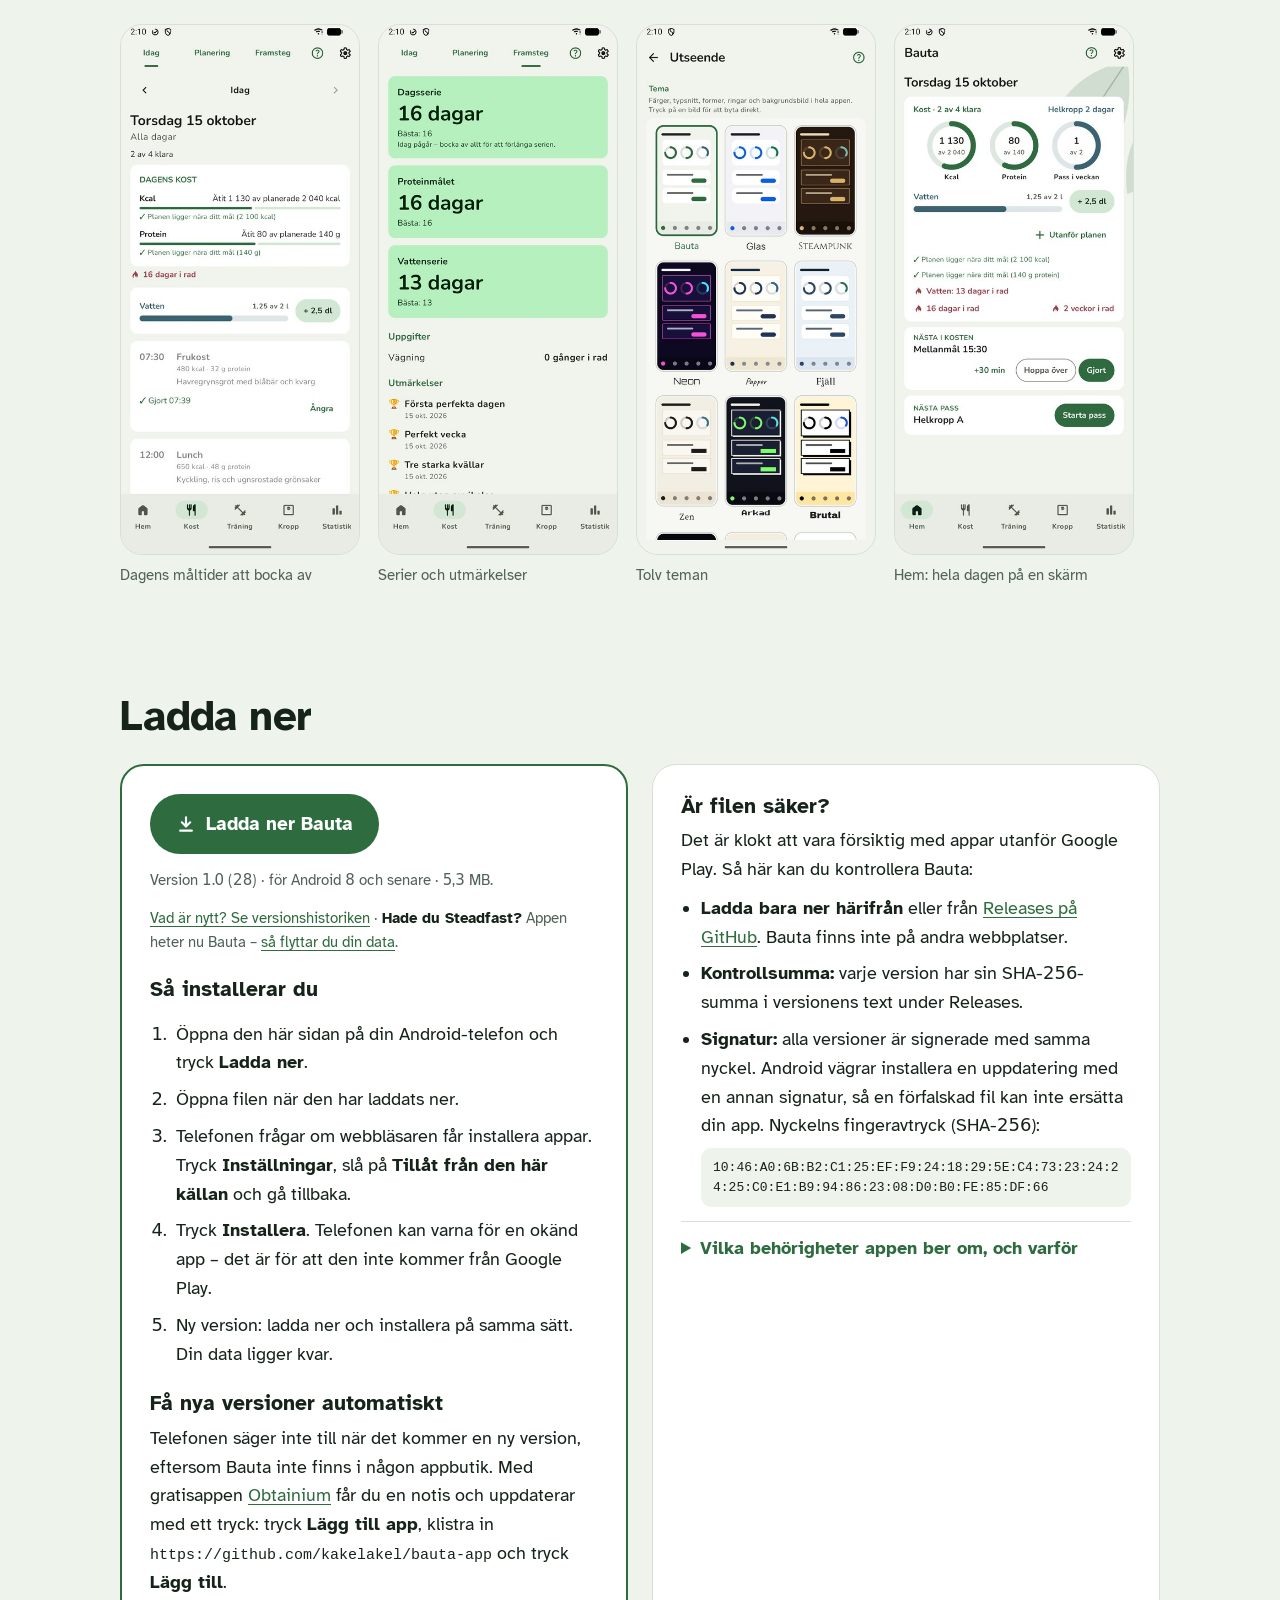
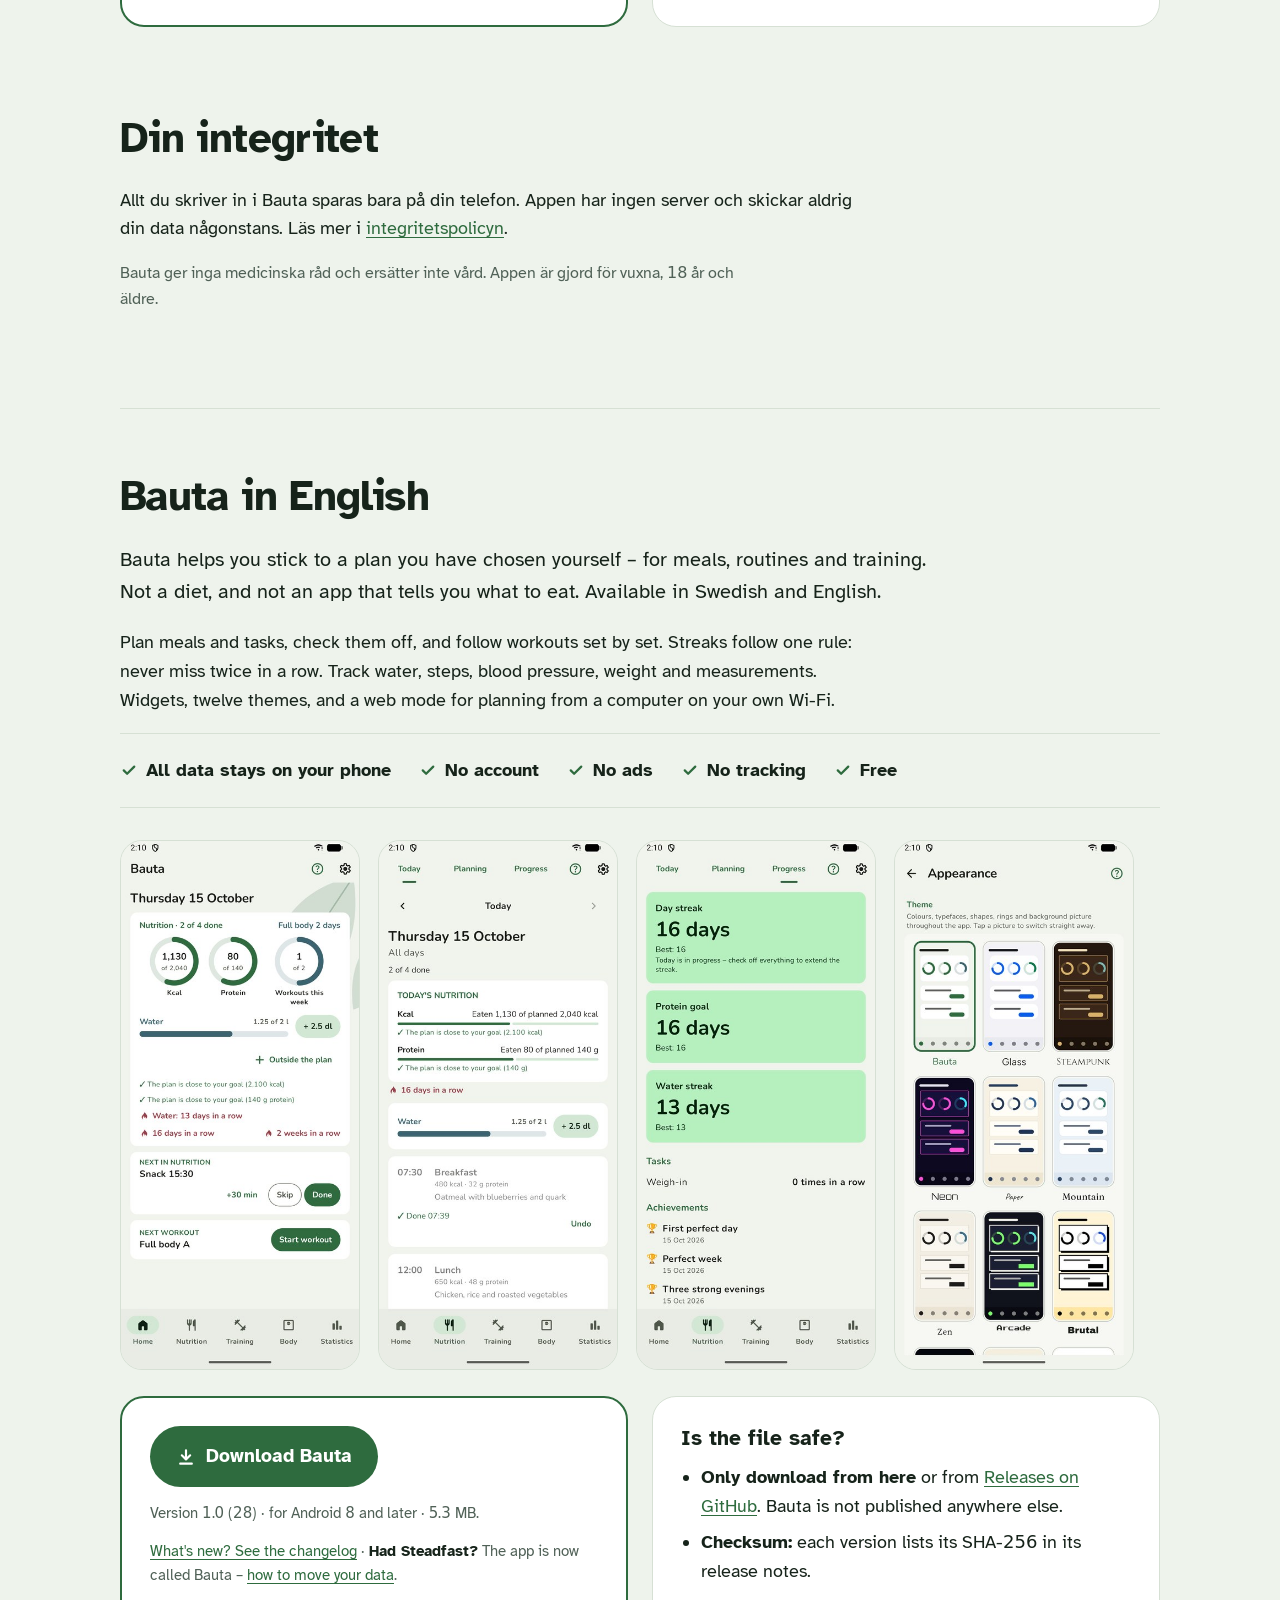
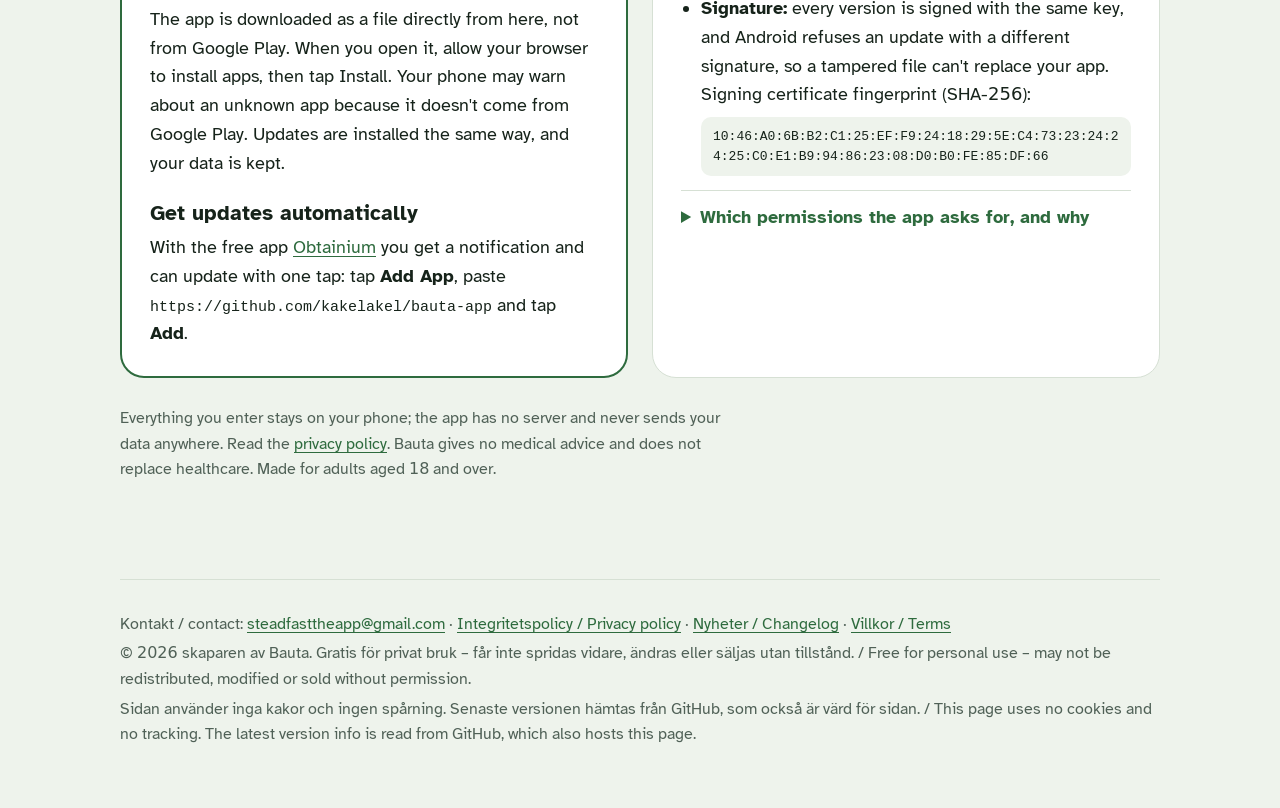
==== commit 3aab3c45: "Bauta 1.0 (28): svensk rubrik Utmärkelser och mindre fixar" ====
--- a/index.html
+++ b/index.html
@@ -164,7 +164,7 @@
         <a class="button" href="https://github.com/kakelakel/bauta-app/releases/latest/download/bauta.apk"><svg aria-hidden="true"><use href="#down"/></svg>Ladda ner för Android</a>
         <a href="#ladda-ner">Så installerar du</a>
       </div>
-      <p class="meta" data-release="sv">Version 1.0 (26) · för Android 8 och senare · 9,7 MB. Gratis.</p>
+      <p class="meta" data-release="sv">Version 1.0 (28) · för Android 8 och senare · 5,3 MB. Gratis.</p>
 
       <div class="week" aria-label="Exempel på en vecka i appen">
         <ol class="days">
@@ -212,7 +212,7 @@
   <div class="get">
     <div class="panel primary">
       <p style="margin:0 0 6px"><a class="button" href="https://github.com/kakelakel/bauta-app/releases/latest/download/bauta.apk"><svg aria-hidden="true"><use href="#down"/></svg>Ladda ner Bauta</a></p>
-      <p class="meta" data-release="sv">Version 1.0 (26) · för Android 8 och senare · 9,7 MB.</p>
+      <p class="meta" data-release="sv">Version 1.0 (28) · för Android 8 och senare · 5,3 MB.</p>
       <p class="meta"><a href="changelog/">Vad är nytt? Se versionshistoriken</a> · <strong>Hade du Steadfast?</strong> Appen heter nu Bauta – <a href="changelog/">så flyttar du din data</a>.</p>
       <p class="muted" data-downloads="sv" hidden></p>
       <h3 style="margin-top:22px">Så installerar du</h3>
@@ -274,7 +274,7 @@
   <div class="get">
     <div class="panel primary">
       <p style="margin:0 0 6px"><a class="button" href="https://github.com/kakelakel/bauta-app/releases/latest/download/bauta.apk"><svg aria-hidden="true"><use href="#down"/></svg>Download Bauta</a></p>
-      <p class="meta" data-release="en">Version 1.0 (26) · for Android 8 and later · 9.7 MB.</p>
+      <p class="meta" data-release="en">Version 1.0 (28) · for Android 8 and later · 5.3 MB.</p>
       <p class="meta"><a href="changelog/#en">What's new? See the changelog</a> · <strong>Had Steadfast?</strong> The app is now called Bauta – <a href="changelog/#en">how to move your data</a>.</p>
       <p class="muted" data-downloads="en" hidden></p>
       <p>The app is downloaded as a file directly from here, not from Google Play. When you open it, allow your browser to install apps, then tap Install. Your phone may warn about an unknown app because it doesn't come from Google Play. Updates are installed the same way, and your data is kept.</p>
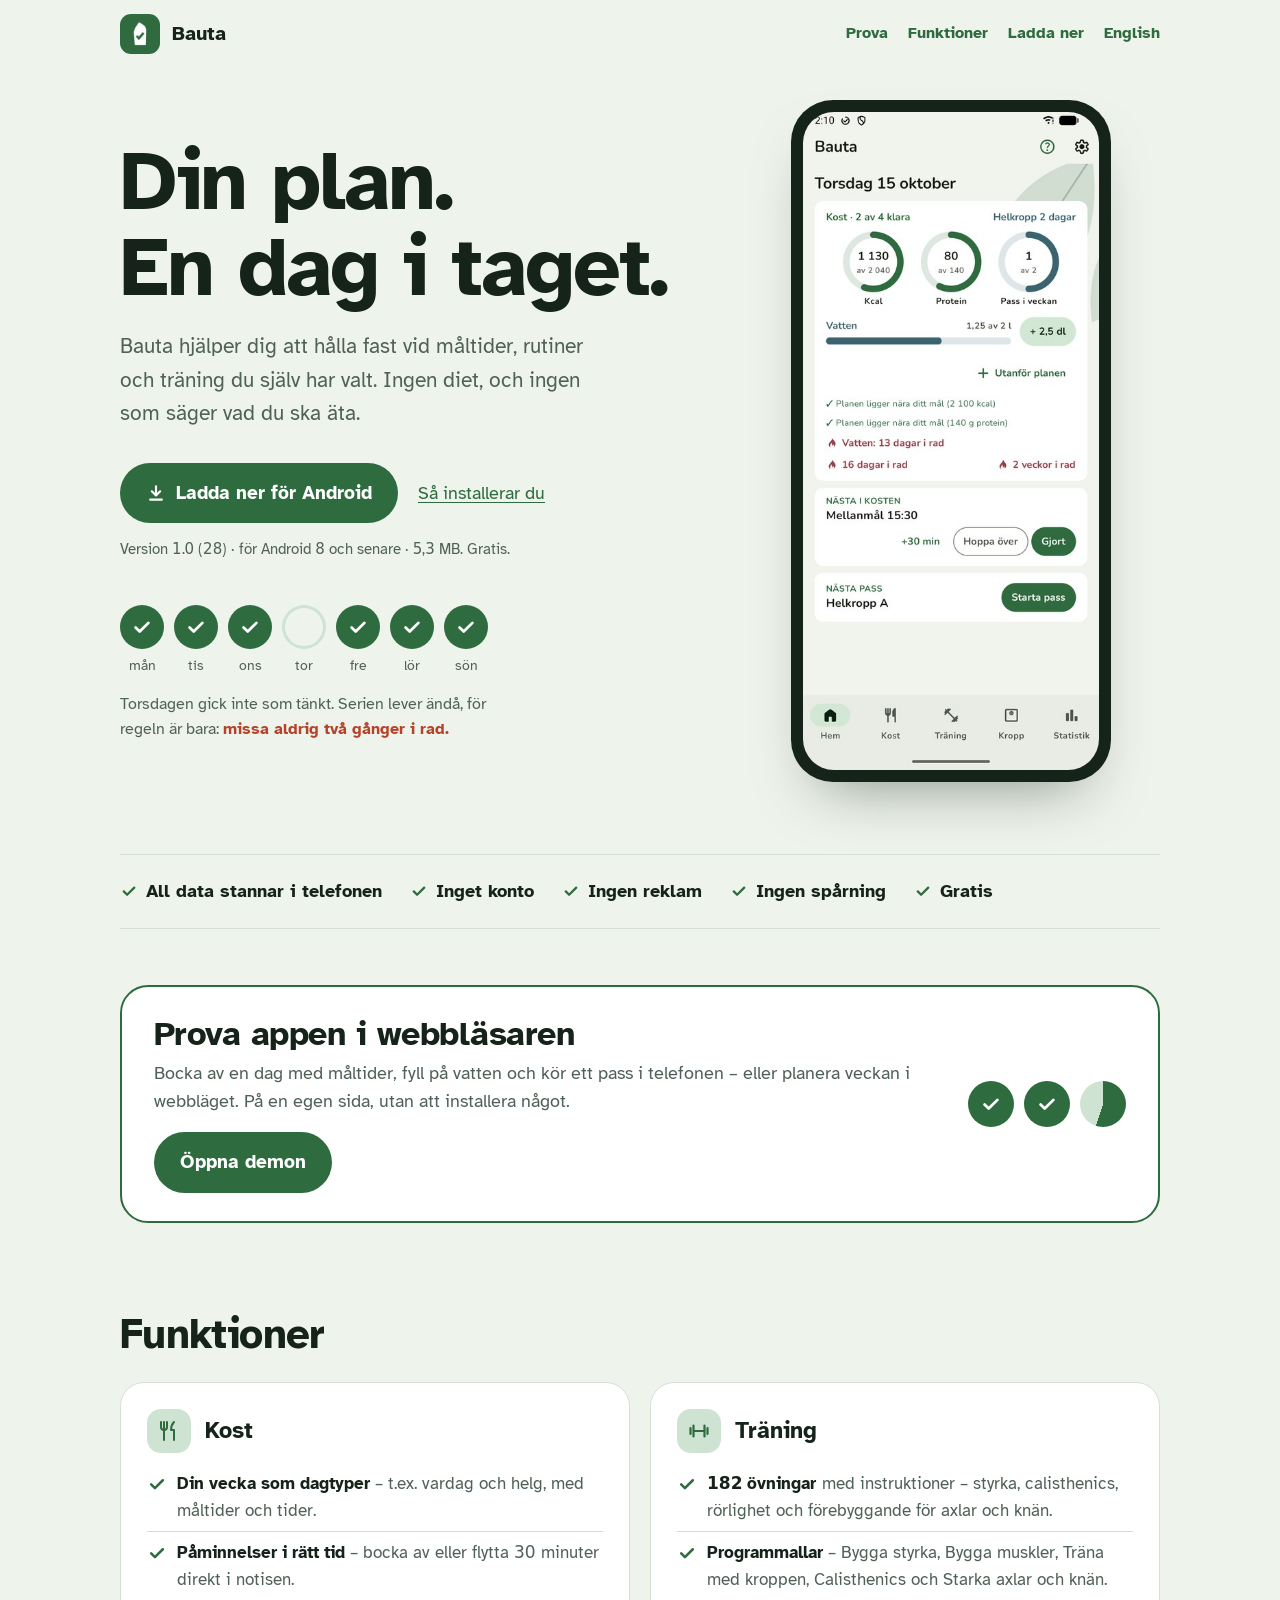
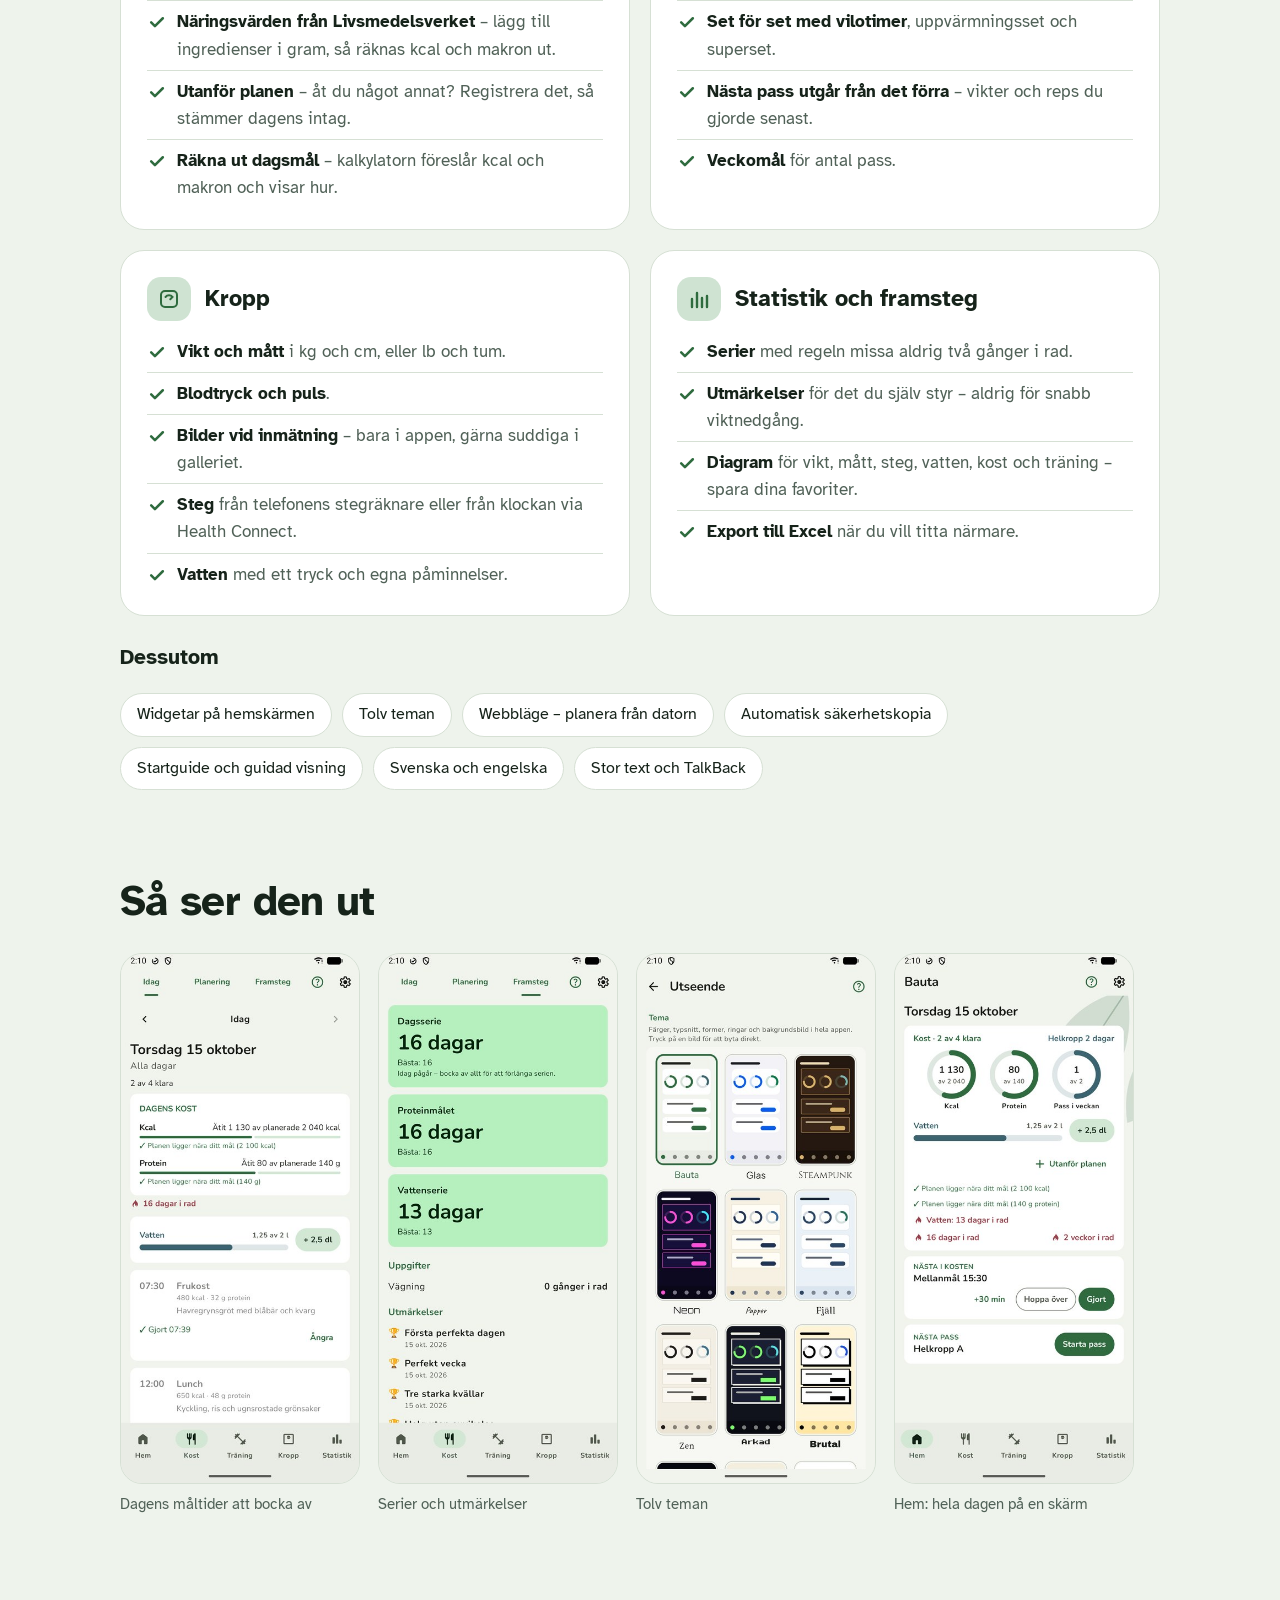
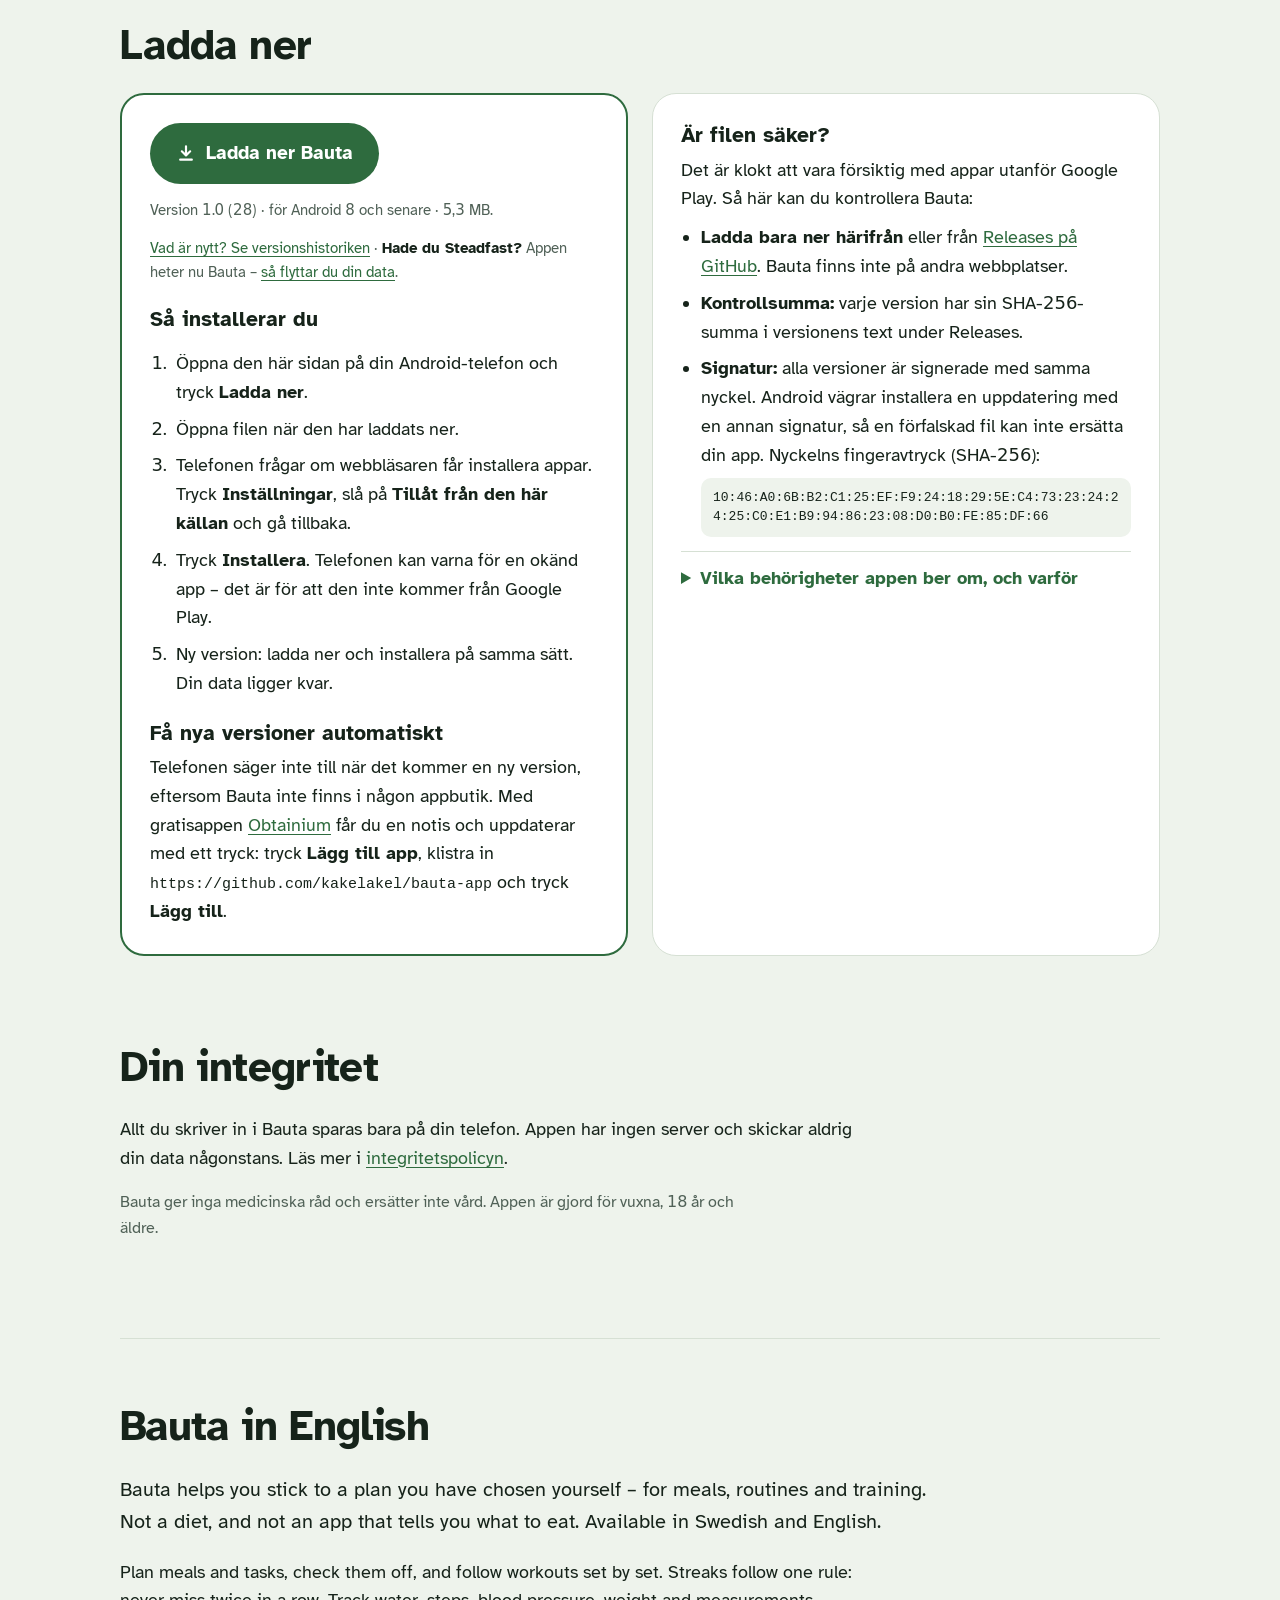
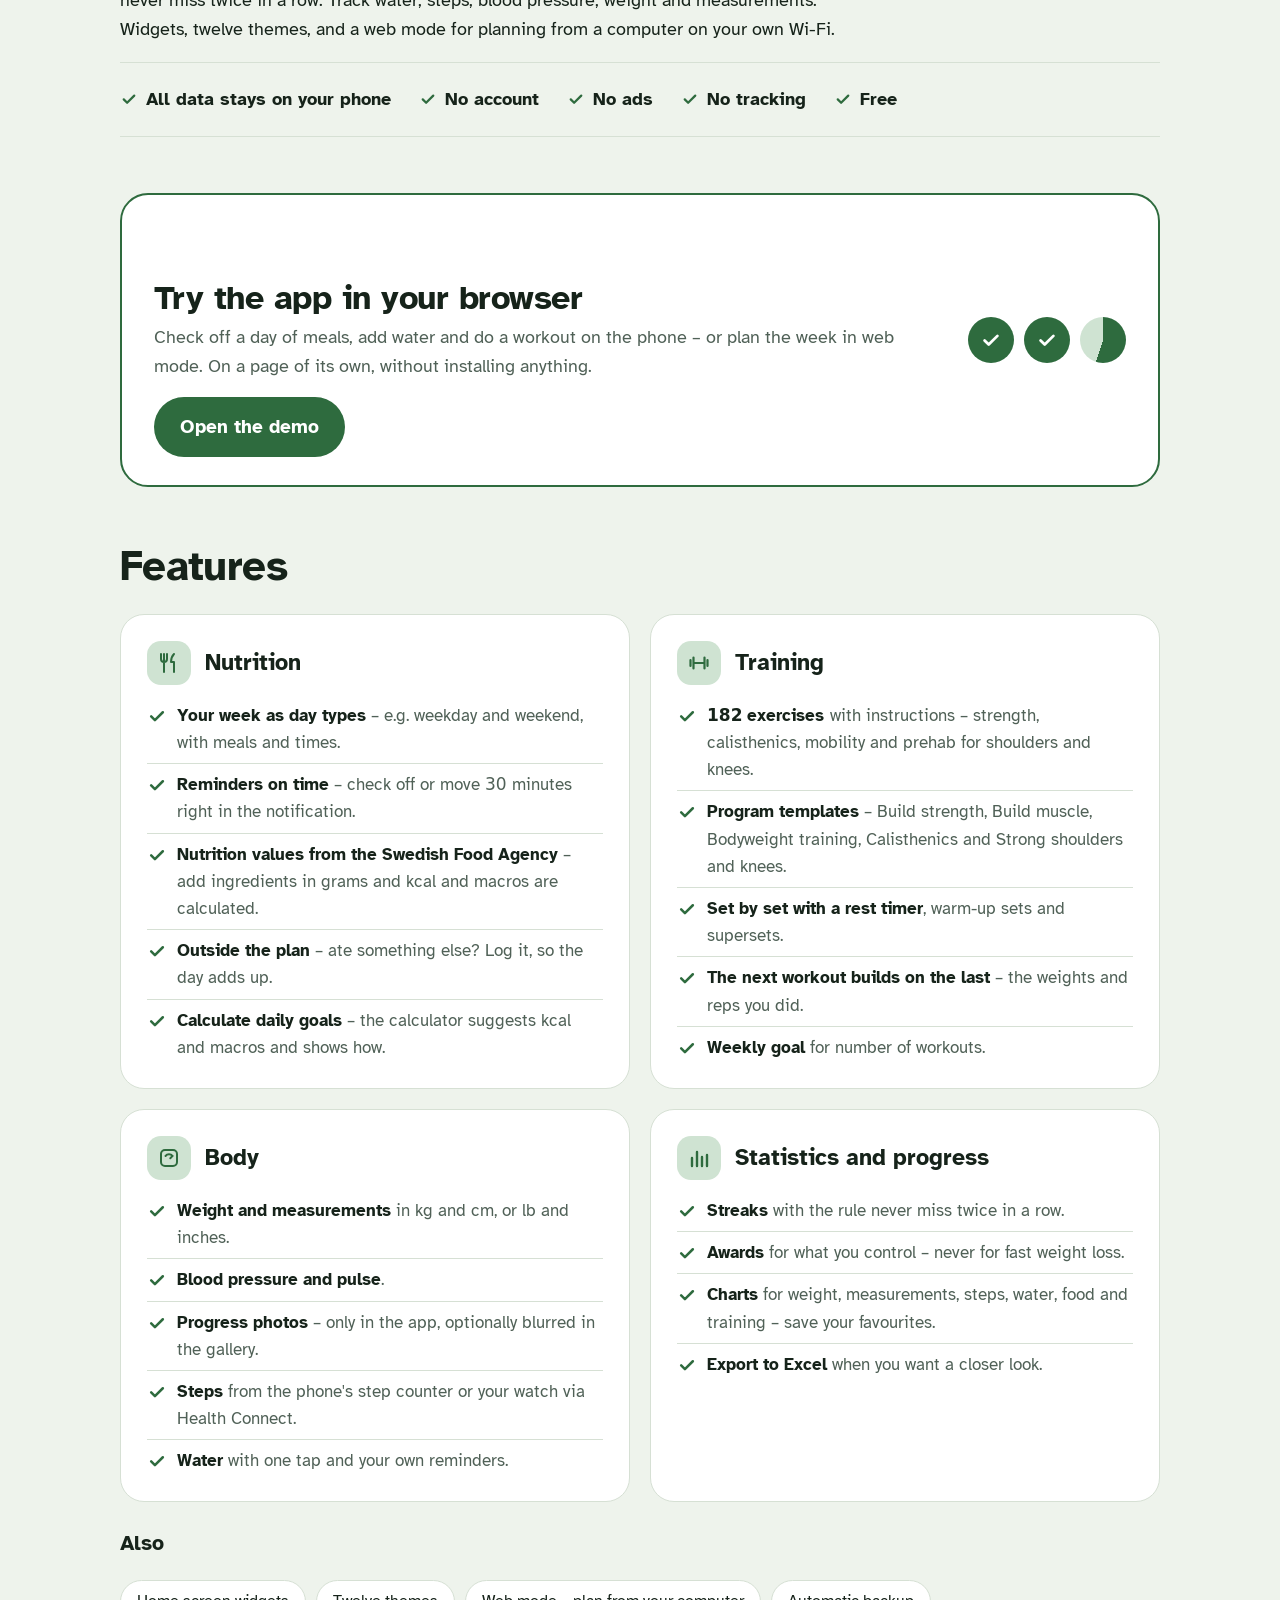
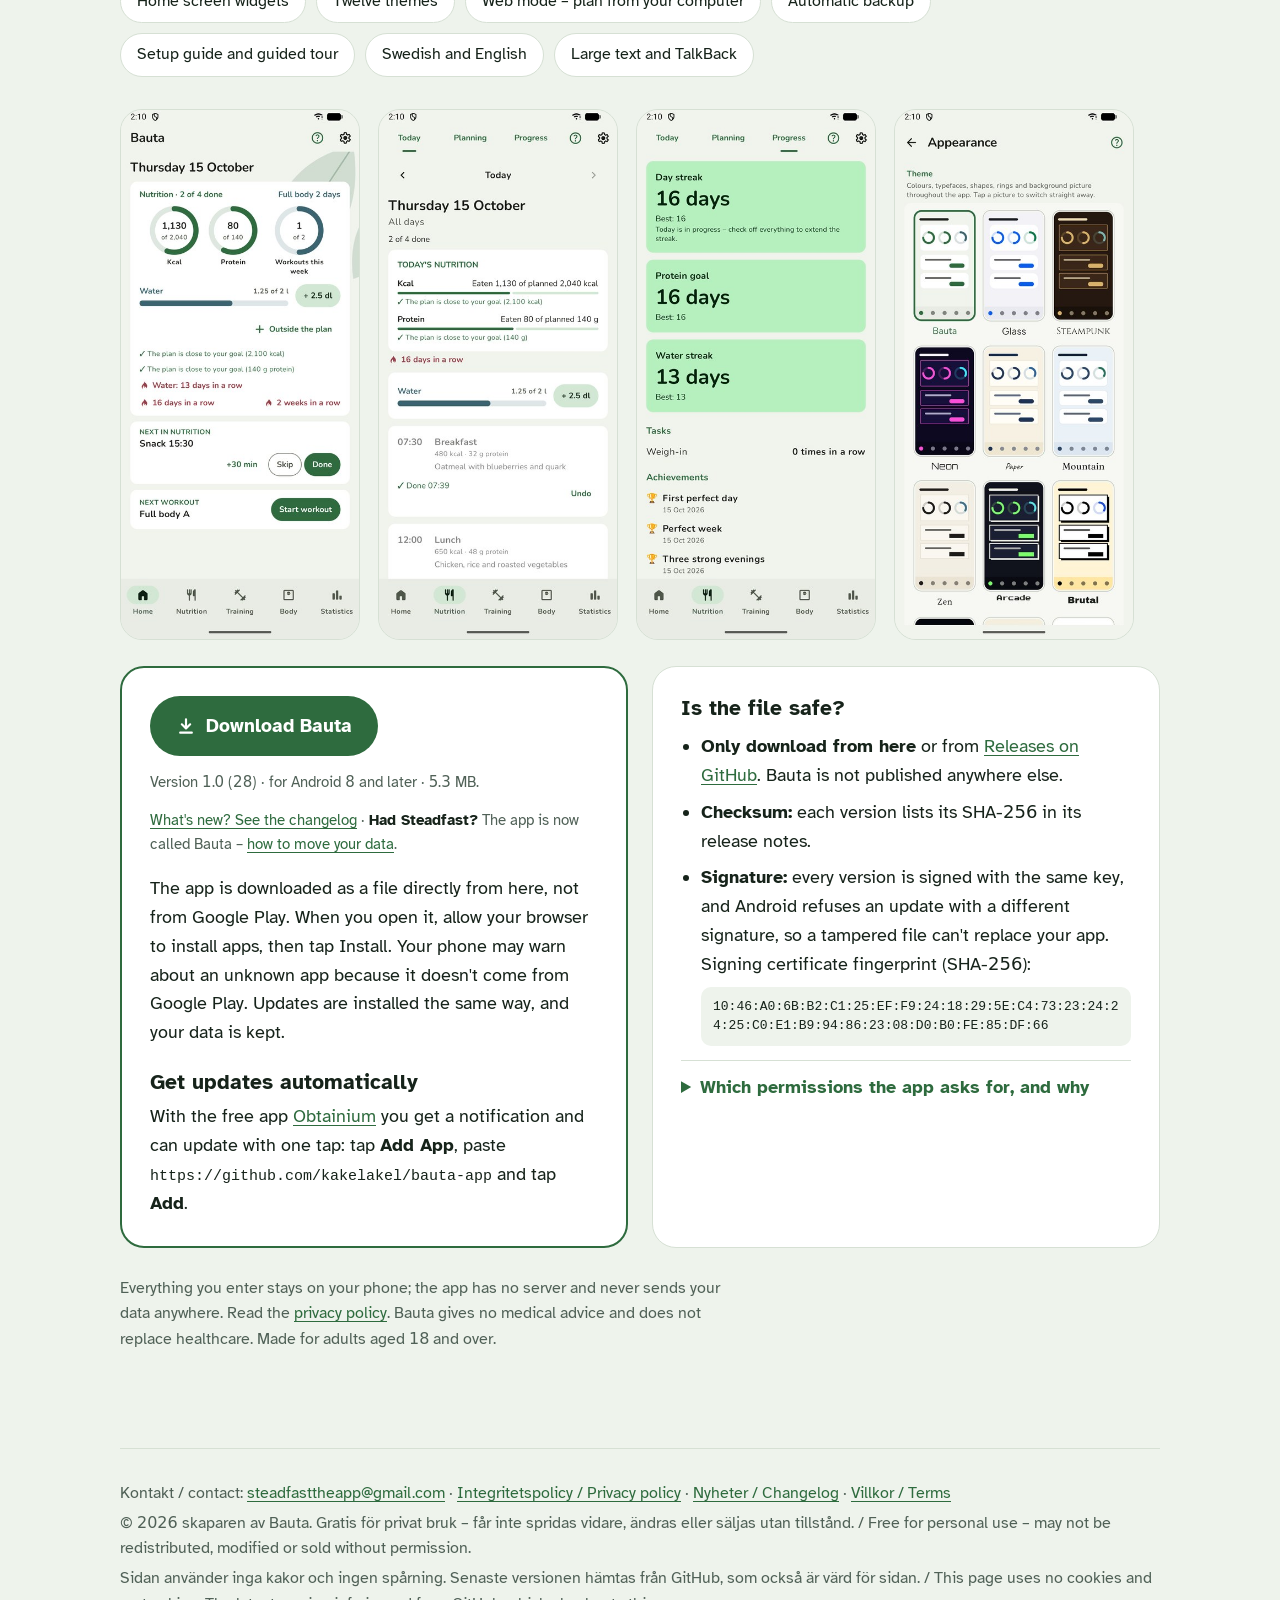
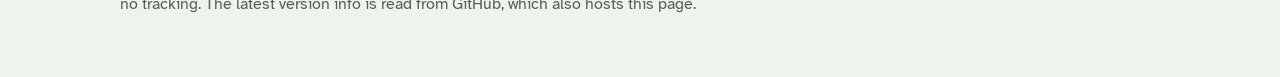
==== commit 379ac24f: "Uppfräschad startsida med funktioner per del, och en ny demosida: telefonen och webbläget att prova " ====
--- a/index.html
+++ b/index.html
@@ -23,6 +23,7 @@
 {"@context":"https://schema.org","@type":"MobileApplication","name":"Bauta","operatingSystem":"Android 8.0+","applicationCategory":"HealthApplication","inLanguage":["sv","en"],"offers":{"@type":"Offer","price":"0","priceCurrency":"SEK"},"url":"https://kakelakel.github.io/bauta-app/","downloadUrl":"https://github.com/kakelakel/bauta-app/releases/latest","image":"https://kakelakel.github.io/bauta-app/bilder/ikon.png","description":"Följ din egen plan för kost och träning, en dag i taget. Inget konto, ingen reklam, ingen spårning."}
 </script>
 <link rel="preload" href="fonts/atkinson-hyperlegible-latin-700-normal.woff2" as="font" type="font/woff2" crossorigin>
+<script>document.documentElement.classList.add('js');</script>
 <style>
   /* Typsnittet ligger på sidan själv (Atkinson Hyperlegible, SIL OFL, fonts/OFL.txt).
      Siffrorna tas från systemets typsnitt, eftersom Atkinsons nolla är överstruken och liknar Ø.
@@ -128,6 +129,47 @@
   footer { margin-top:96px; padding:28px 0 56px; border-top:1px solid var(--line); color:var(--muted); font-size:16px; }
   footer p { margin:4px 0; }
 
+
+  /* Fast meny överst */
+  .top { position:sticky; top:0; z-index:10; background:color-mix(in srgb, var(--bg) 88%, transparent); backdrop-filter:blur(10px); -webkit-backdrop-filter:blur(10px); margin:0 -20px; padding:14px 20px; }
+  .top nav { display:flex; gap:20px; flex-wrap:wrap; justify-content:flex-end; }
+  .top nav a { text-decoration:none; font-weight:700; }
+  .top nav a:hover { text-decoration:underline; }
+  section[id], h2[id] { scroll-margin-top:84px; }
+
+  /* Funktioner per del */
+  .parts { display:grid; grid-template-columns:repeat(2, minmax(0,1fr)); gap:20px; }
+  .part { background:var(--surface); border:1px solid var(--line); border-radius:24px; padding:26px 26px 20px; }
+  .part header { display:flex; align-items:center; gap:14px; margin-bottom:10px; }
+  .part header svg { width:44px; height:44px; flex:none; padding:10px; border-radius:14px; background:var(--ring); color:var(--accent); }
+  .part h3 { margin:0; font-size:23px; }
+  .part ul { margin:0; padding:0; list-style:none; }
+  .part li { display:grid; grid-template-columns:20px minmax(0,1fr); gap:10px; padding:7px 0; border-top:1px solid var(--line); color:var(--muted); font-size:17px; }
+  .part li:first-child { border-top:0; }
+  .part li svg { width:20px; height:20px; margin-top:4px; color:var(--accent); }
+  .part li b { color:var(--ink); font-weight:700; }
+  .extras { display:flex; flex-wrap:wrap; gap:10px; list-style:none; padding:0; margin:22px 0 0; }
+  .extras li { background:var(--surface); border:1px solid var(--line); border-radius:999px; padding:8px 16px; font-size:16px; }
+
+  /* Kort som leder till demosidan */
+  .teaser { display:grid; grid-template-columns:minmax(0,1fr) auto; gap:28px; align-items:center; background:var(--surface); border:2px solid var(--accent); border-radius:28px; padding:28px 32px; margin-top:56px; }
+  .teaser h2 { margin:0 0 6px; font-size:clamp(26px,3.2vw,34px); }
+  .teaser p { margin:0; color:var(--muted); }
+  .teaser .mini { display:flex; gap:10px; }
+  .teaser .mini span { width:46px; height:46px; border-radius:50%; display:grid; place-items:center; background:var(--accent); color:var(--accent-ink); }
+  .teaser .mini span.half { background:conic-gradient(var(--accent) 0 55%, var(--ring) 0); }
+  .teaser .mini svg { width:22px; height:22px; }
+  /* Mjuk inglidning när avsnitten kommer fram */
+  @media (prefers-reduced-motion: no-preference) {
+    .js .reveal { opacity:0; transform:translateY(18px); transition:opacity .6s ease, transform .6s ease; }
+    .js .reveal.in { opacity:1; transform:none; }
+  }
+
+  @media (max-width:860px) {
+    .parts, .teaser { grid-template-columns:minmax(0,1fr); }
+    .top nav { gap:14px; font-size:15px; }
+    .top nav .hide-s { display:none; }
+  }
   @media (max-width:860px) {
     .hero { grid-template-columns:minmax(0,1fr); gap:44px; padding-top:12px; }
     .phone { width:min(280px,80%); }
@@ -145,13 +187,17 @@
 <svg width="0" height="0" style="position:absolute" aria-hidden="true">
   <symbol id="tick" viewBox="0 0 24 24"><path d="M5 12.5l4.5 4.5L19 7.5" fill="none" stroke="currentColor" stroke-width="3" stroke-linecap="round" stroke-linejoin="round"/></symbol>
   <symbol id="ringtick" viewBox="0 0 32 32"><circle cx="16" cy="16" r="13.5" fill="none" stroke="currentColor" stroke-width="3"/><path d="M10 16.5l4 4 8-9" fill="none" stroke="currentColor" stroke-width="3" stroke-linecap="round" stroke-linejoin="round"/></symbol>
+  <symbol id="i-kost" viewBox="0 0 24 24"><path d="M7 3v8m-3-8v5a3 3 0 0 0 6 0V3M7 11v10M17 3c-2 2-3 5-3 8h3v10" fill="none" stroke="currentColor" stroke-width="2" stroke-linecap="round" stroke-linejoin="round"/></symbol>
+  <symbol id="i-tran" viewBox="0 0 24 24"><path d="M6.5 6.5v11M3.5 9v6M17.5 6.5v11M20.5 9v6M6.5 12h11" fill="none" stroke="currentColor" stroke-width="2.2" stroke-linecap="round"/></symbol>
+  <symbol id="i-kropp" viewBox="0 0 24 24"><rect x="4" y="4" width="16" height="16" rx="4" fill="none" stroke="currentColor" stroke-width="2"/><path d="M8.5 10a4.5 4.5 0 0 1 7 0l-2.2 2.2" fill="none" stroke="currentColor" stroke-width="2" stroke-linecap="round"/></symbol>
+  <symbol id="i-stat" viewBox="0 0 24 24"><path d="M5 20V12M10 20V6M15 20v-9M20 20V9" fill="none" stroke="currentColor" stroke-width="2.4" stroke-linecap="round"/></symbol>
   <symbol id="down" viewBox="0 0 24 24"><path d="M12 4v11m0 0l-5-5m5 5l5-5M5 20h14" fill="none" stroke="currentColor" stroke-width="2.6" stroke-linecap="round" stroke-linejoin="round"/></symbol>
 </svg>
 
 <div class="wrap">
 <header class="top">
   <a class="brand" href="./"><img src="bilder/ikon.png" alt="">Bauta</a>
-  <nav><a href="#en" hreflang="en">English</a></nav>
+  <nav aria-label="Meny"><a href="demo/">Prova</a><a class="hide-s" href="#funktioner">Funktioner</a><a href="#ladda-ner">Ladda ner</a><a href="#en" hreflang="en">English</a></nav>
 </header>
 
 <main>
@@ -190,17 +236,45 @@
     <li><svg aria-hidden="true"><use href="#tick"/></svg>Gratis</li>
   </ul>
 
-  <h2>Vad appen gör</h2>
-  <ul class="checks">
-    <li><svg aria-hidden="true"><use href="#ringtick"/></svg><div><h3>Kost</h3><p>Planera veckan med måltider och tider. Bocka av, eller flytta 30 minuter direkt i notisen. Näringsvärden från Livsmedelsverket.</p></div></li>
-    <li><svg aria-hidden="true"><use href="#ringtick"/></svg><div><h3>Träning</h3><p>Pass och program, över 120 övningar, set för set med vilotimer. Nästa pass utgår från det du gjorde senast.</p></div></li>
-    <li><svg aria-hidden="true"><use href="#ringtick"/></svg><div><h3>Framsteg utan press</h3><p>Serier och utmärkelser för det du själv styr – aldrig för snabb viktnedgång.</p></div></li>
-    <li><svg aria-hidden="true"><use href="#ringtick"/></svg><div><h3>Vardagen</h3><p>Vatten med ett tryck, steg från telefonen eller klockan, och blodtryck, vikt och mått under Kropp.</p></div></li>
-    <li><svg aria-hidden="true"><use href="#ringtick"/></svg><div><h3>Widgetar och teman</h3><p>Nästa måltid, vatten och steg på hemskärmen, och tolv teman – från lugnt till steampunk och neon.</p></div></li>
-    <li><svg aria-hidden="true"><use href="#ringtick"/></svg><div><h3>Planera från datorn</h3><p>Webbläget visar appen i datorns webbläsare i ditt eget wifi. Telefonen är servern, inget går via internet.</p></div></li>
-  </ul>
-
-  <h2>Så ser den ut</h2>
+  <div class="teaser reveal" id="prova">
+    <div><h2>Prova appen i webbläsaren</h2><p>Bocka av en dag med måltider, fyll på vatten och kör ett pass i telefonen – eller planera veckan i webbläget. På en egen sida, utan att installera något.</p><p style="margin-top:16px"><a class="button" href="demo/">Öppna demon</a></p></div>
+    <div class="mini" aria-hidden="true"><span><svg><use href="#tick"/></svg></span><span><svg><use href="#tick"/></svg></span><span class="half"></span></div>
+  </div>
+
+  <h2 id="funktioner" class="reveal">Funktioner</h2>
+  <div class="parts">
+    <article class="part reveal"><header><svg aria-hidden="true"><use href="#i-kost"/></svg><h3>Kost</h3></header><ul>
+      <li><svg aria-hidden="true"><use href="#tick"/></svg><span><b>Din vecka som dagtyper</b> – t.ex. vardag och helg, med måltider och tider.</span></li>
+      <li><svg aria-hidden="true"><use href="#tick"/></svg><span><b>Påminnelser i rätt tid</b> – bocka av eller flytta 30 minuter direkt i notisen.</span></li>
+      <li><svg aria-hidden="true"><use href="#tick"/></svg><span><b>Näringsvärden från Livsmedelsverket</b> – lägg till ingredienser i gram, så räknas kcal och makron ut.</span></li>
+      <li><svg aria-hidden="true"><use href="#tick"/></svg><span><b>Utanför planen</b> – åt du något annat? Registrera det, så stämmer dagens intag.</span></li>
+      <li><svg aria-hidden="true"><use href="#tick"/></svg><span><b>Räkna ut dagsmål</b> – kalkylatorn föreslår kcal och makron och visar hur.</span></li>
+    </ul></article>
+    <article class="part reveal"><header><svg aria-hidden="true"><use href="#i-tran"/></svg><h3>Träning</h3></header><ul>
+      <li><svg aria-hidden="true"><use href="#tick"/></svg><span><b>182 övningar</b> med instruktioner – styrka, calisthenics, rörlighet och förebyggande för axlar och knän.</span></li>
+      <li><svg aria-hidden="true"><use href="#tick"/></svg><span><b>Programmallar</b> – Bygga styrka, Bygga muskler, Träna med kroppen, Calisthenics och Starka axlar och knän.</span></li>
+      <li><svg aria-hidden="true"><use href="#tick"/></svg><span><b>Set för set med vilotimer</b>, uppvärmningsset och superset.</span></li>
+      <li><svg aria-hidden="true"><use href="#tick"/></svg><span><b>Nästa pass utgår från det förra</b> – vikter och reps du gjorde senast.</span></li>
+      <li><svg aria-hidden="true"><use href="#tick"/></svg><span><b>Veckomål</b> för antal pass.</span></li>
+    </ul></article>
+    <article class="part reveal"><header><svg aria-hidden="true"><use href="#i-kropp"/></svg><h3>Kropp</h3></header><ul>
+      <li><svg aria-hidden="true"><use href="#tick"/></svg><span><b>Vikt och mått</b> i kg och cm, eller lb och tum.</span></li>
+      <li><svg aria-hidden="true"><use href="#tick"/></svg><span><b>Blodtryck och puls</b>.</span></li>
+      <li><svg aria-hidden="true"><use href="#tick"/></svg><span><b>Bilder vid inmätning</b> – bara i appen, gärna suddiga i galleriet.</span></li>
+      <li><svg aria-hidden="true"><use href="#tick"/></svg><span><b>Steg</b> från telefonens stegräknare eller från klockan via Health Connect.</span></li>
+      <li><svg aria-hidden="true"><use href="#tick"/></svg><span><b>Vatten</b> med ett tryck och egna påminnelser.</span></li>
+    </ul></article>
+    <article class="part reveal"><header><svg aria-hidden="true"><use href="#i-stat"/></svg><h3>Statistik och framsteg</h3></header><ul>
+      <li><svg aria-hidden="true"><use href="#tick"/></svg><span><b>Serier</b> med regeln missa aldrig två gånger i rad.</span></li>
+      <li><svg aria-hidden="true"><use href="#tick"/></svg><span><b>Utmärkelser</b> för det du själv styr – aldrig för snabb viktnedgång.</span></li>
+      <li><svg aria-hidden="true"><use href="#tick"/></svg><span><b>Diagram</b> för vikt, mått, steg, vatten, kost och träning – spara dina favoriter.</span></li>
+      <li><svg aria-hidden="true"><use href="#tick"/></svg><span><b>Export till Excel</b> när du vill titta närmare.</span></li>
+    </ul></article>
+  </div>
+  <h3 class="reveal" style="margin-top:28px">Dessutom</h3>
+  <ul class="extras reveal"><li>Widgetar på hemskärmen</li><li>Tolv teman</li><li>Webbläge – planera från datorn</li><li>Automatisk säkerhetskopia</li><li>Startguide och guidad visning</li><li>Svenska och engelska</li><li>Stor text och TalkBack</li></ul>
+
+  <h2 class="reveal">Så ser den ut</h2>
   <ul class="shots">
     <li><figure style="margin:0"><img src="bilder/idag.jpg" width="432" height="960" loading="lazy" alt="Idag: dagens måltider att bocka av"><figcaption>Dagens måltider att bocka av</figcaption></figure></li>
     <li><figure style="margin:0"><img src="bilder/framsteg.jpg" width="432" height="960" loading="lazy" alt="Framsteg: serier och utmärkelser"><figcaption>Serier och utmärkelser</figcaption></figure></li>
@@ -209,7 +283,7 @@
   </ul>
 
   <h2 id="ladda-ner">Ladda ner</h2>
-  <div class="get">
+  <div class="get reveal">
     <div class="panel primary">
       <p style="margin:0 0 6px"><a class="button" href="https://github.com/kakelakel/bauta-app/releases/latest/download/bauta.apk"><svg aria-hidden="true"><use href="#down"/></svg>Ladda ner Bauta</a></p>
       <p class="meta" data-release="sv">Version 1.0 (28) · för Android 8 och senare · 5,3 MB.</p>
@@ -265,13 +339,50 @@
     <li><svg aria-hidden="true"><use href="#tick"/></svg>No tracking</li>
     <li><svg aria-hidden="true"><use href="#tick"/></svg>Free</li>
   </ul>
+  <div class="teaser reveal" id="try">
+    <div><h2>Try the app in your browser</h2><p>Check off a day of meals, add water and do a workout on the phone – or plan the week in web mode. On a page of its own, without installing anything.</p><p style="margin-top:16px"><a class="button" href="demo/?lang=en">Open the demo</a></p></div>
+    <div class="mini" aria-hidden="true"><span><svg><use href="#tick"/></svg></span><span><svg><use href="#tick"/></svg></span><span class="half"></span></div>
+  </div>
+
+  <h2 id="features" class="reveal">Features</h2>
+  <div class="parts">
+    <article class="part reveal"><header><svg aria-hidden="true"><use href="#i-kost"/></svg><h3>Nutrition</h3></header><ul>
+      <li><svg aria-hidden="true"><use href="#tick"/></svg><span><b>Your week as day types</b> – e.g. weekday and weekend, with meals and times.</span></li>
+      <li><svg aria-hidden="true"><use href="#tick"/></svg><span><b>Reminders on time</b> – check off or move 30 minutes right in the notification.</span></li>
+      <li><svg aria-hidden="true"><use href="#tick"/></svg><span><b>Nutrition values from the Swedish Food Agency</b> – add ingredients in grams and kcal and macros are calculated.</span></li>
+      <li><svg aria-hidden="true"><use href="#tick"/></svg><span><b>Outside the plan</b> – ate something else? Log it, so the day adds up.</span></li>
+      <li><svg aria-hidden="true"><use href="#tick"/></svg><span><b>Calculate daily goals</b> – the calculator suggests kcal and macros and shows how.</span></li>
+    </ul></article>
+    <article class="part reveal"><header><svg aria-hidden="true"><use href="#i-tran"/></svg><h3>Training</h3></header><ul>
+      <li><svg aria-hidden="true"><use href="#tick"/></svg><span><b>182 exercises</b> with instructions – strength, calisthenics, mobility and prehab for shoulders and knees.</span></li>
+      <li><svg aria-hidden="true"><use href="#tick"/></svg><span><b>Program templates</b> – Build strength, Build muscle, Bodyweight training, Calisthenics and Strong shoulders and knees.</span></li>
+      <li><svg aria-hidden="true"><use href="#tick"/></svg><span><b>Set by set with a rest timer</b>, warm-up sets and supersets.</span></li>
+      <li><svg aria-hidden="true"><use href="#tick"/></svg><span><b>The next workout builds on the last</b> – the weights and reps you did.</span></li>
+      <li><svg aria-hidden="true"><use href="#tick"/></svg><span><b>Weekly goal</b> for number of workouts.</span></li>
+    </ul></article>
+    <article class="part reveal"><header><svg aria-hidden="true"><use href="#i-kropp"/></svg><h3>Body</h3></header><ul>
+      <li><svg aria-hidden="true"><use href="#tick"/></svg><span><b>Weight and measurements</b> in kg and cm, or lb and inches.</span></li>
+      <li><svg aria-hidden="true"><use href="#tick"/></svg><span><b>Blood pressure and pulse</b>.</span></li>
+      <li><svg aria-hidden="true"><use href="#tick"/></svg><span><b>Progress photos</b> – only in the app, optionally blurred in the gallery.</span></li>
+      <li><svg aria-hidden="true"><use href="#tick"/></svg><span><b>Steps</b> from the phone's step counter or your watch via Health Connect.</span></li>
+      <li><svg aria-hidden="true"><use href="#tick"/></svg><span><b>Water</b> with one tap and your own reminders.</span></li>
+    </ul></article>
+    <article class="part reveal"><header><svg aria-hidden="true"><use href="#i-stat"/></svg><h3>Statistics and progress</h3></header><ul>
+      <li><svg aria-hidden="true"><use href="#tick"/></svg><span><b>Streaks</b> with the rule never miss twice in a row.</span></li>
+      <li><svg aria-hidden="true"><use href="#tick"/></svg><span><b>Awards</b> for what you control – never for fast weight loss.</span></li>
+      <li><svg aria-hidden="true"><use href="#tick"/></svg><span><b>Charts</b> for weight, measurements, steps, water, food and training – save your favourites.</span></li>
+      <li><svg aria-hidden="true"><use href="#tick"/></svg><span><b>Export to Excel</b> when you want a closer look.</span></li>
+    </ul></article>
+  </div>
+  <h3 class="reveal" style="margin-top:28px">Also</h3>
+  <ul class="extras reveal"><li>Home screen widgets</li><li>Twelve themes</li><li>Web mode – plan from your computer</li><li>Automatic backup</li><li>Setup guide and guided tour</li><li>Swedish and English</li><li>Large text and TalkBack</li></ul>
   <ul class="shots" style="margin-top:28px">
     <li><img src="bilder/home.jpg" width="432" height="960" loading="lazy" alt="Home: today's nutrition, water and next workout"></li>
     <li><img src="bilder/today.jpg" width="432" height="960" loading="lazy" alt="Today: the day's meals to check off"></li>
     <li><img src="bilder/progress.jpg" width="432" height="960" loading="lazy" alt="Progress: streaks and awards"></li>
     <li><img src="bilder/themes.jpg" width="432" height="960" loading="lazy" alt="Twelve themes to choose from"></li>
   </ul>
-  <div class="get">
+  <div class="get reveal">
     <div class="panel primary">
       <p style="margin:0 0 6px"><a class="button" href="https://github.com/kakelakel/bauta-app/releases/latest/download/bauta.apk"><svg aria-hidden="true"><use href="#down"/></svg>Download Bauta</a></p>
       <p class="meta" data-release="en">Version 1.0 (28) · for Android 8 and later · 5.3 MB.</p>
@@ -356,5 +467,16 @@
     .catch(function () {});
 })();
 </script>
+<script>
+/* Avsnitten glider in när de syns. Utan stöd för IntersectionObserver visas allt direkt. */
+(function () {
+  var els = document.querySelectorAll('.reveal');
+  if (!('IntersectionObserver' in window)) { els.forEach(function (e) { e.classList.add('in'); }); return; }
+  var io = new IntersectionObserver(function (entries) {
+    entries.forEach(function (en) { if (en.isIntersecting) { en.target.classList.add('in'); io.unobserve(en.target); } });
+  }, { rootMargin: '0px 0px -8% 0px' });
+  els.forEach(function (e) { io.observe(e); });
+})();
+</script>
 </body>
 </html>
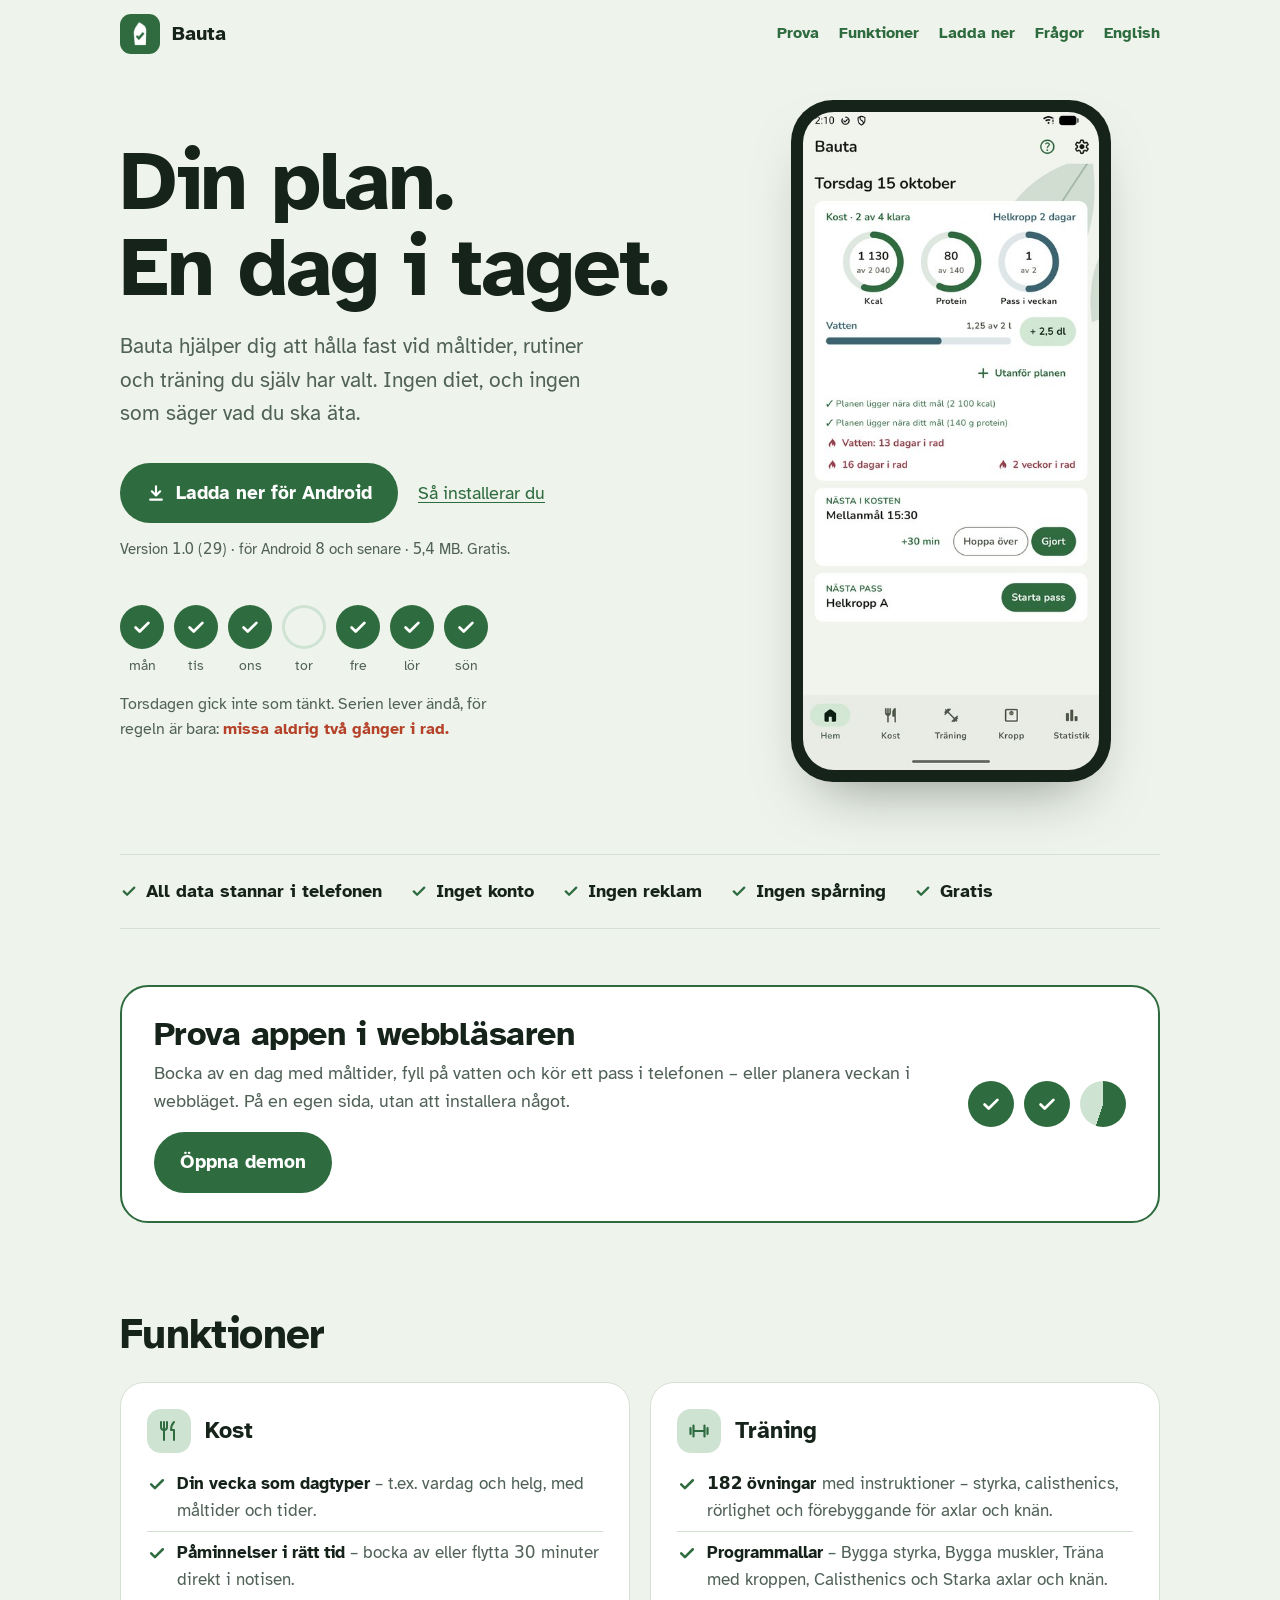
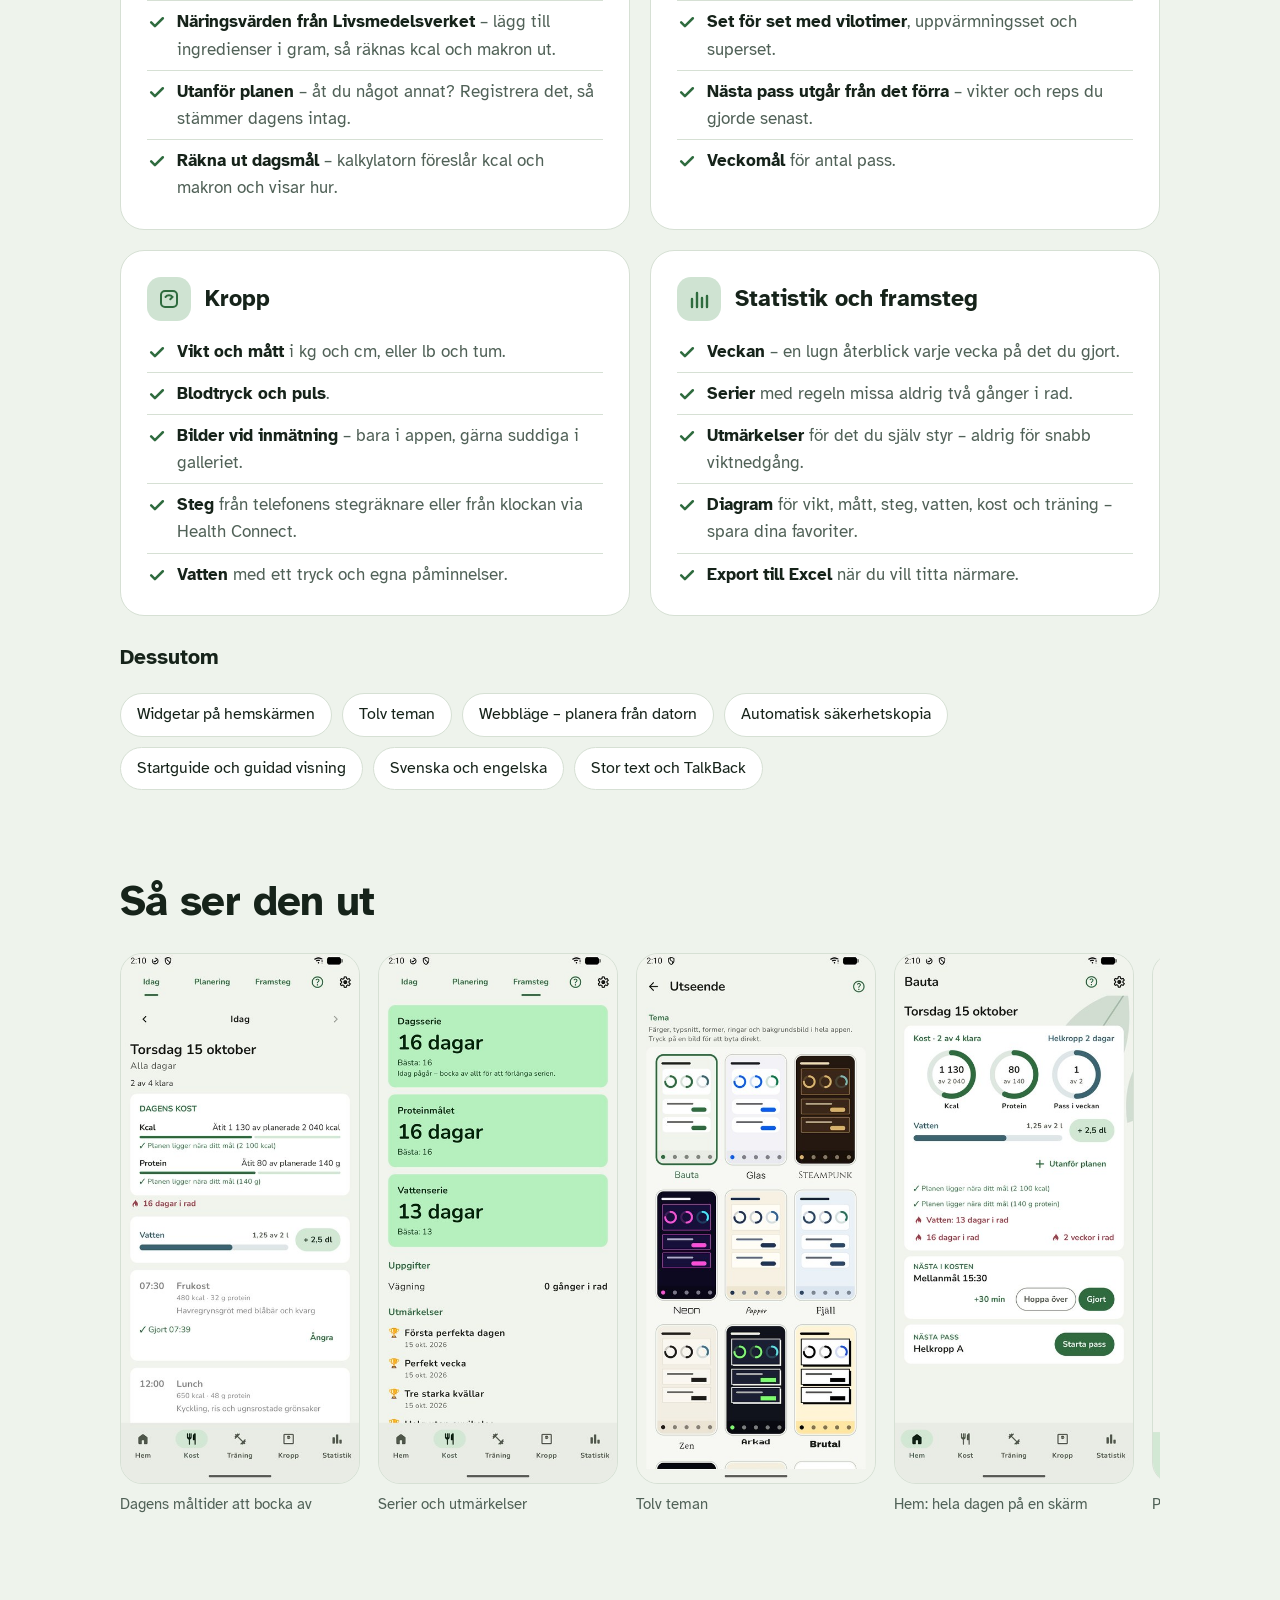
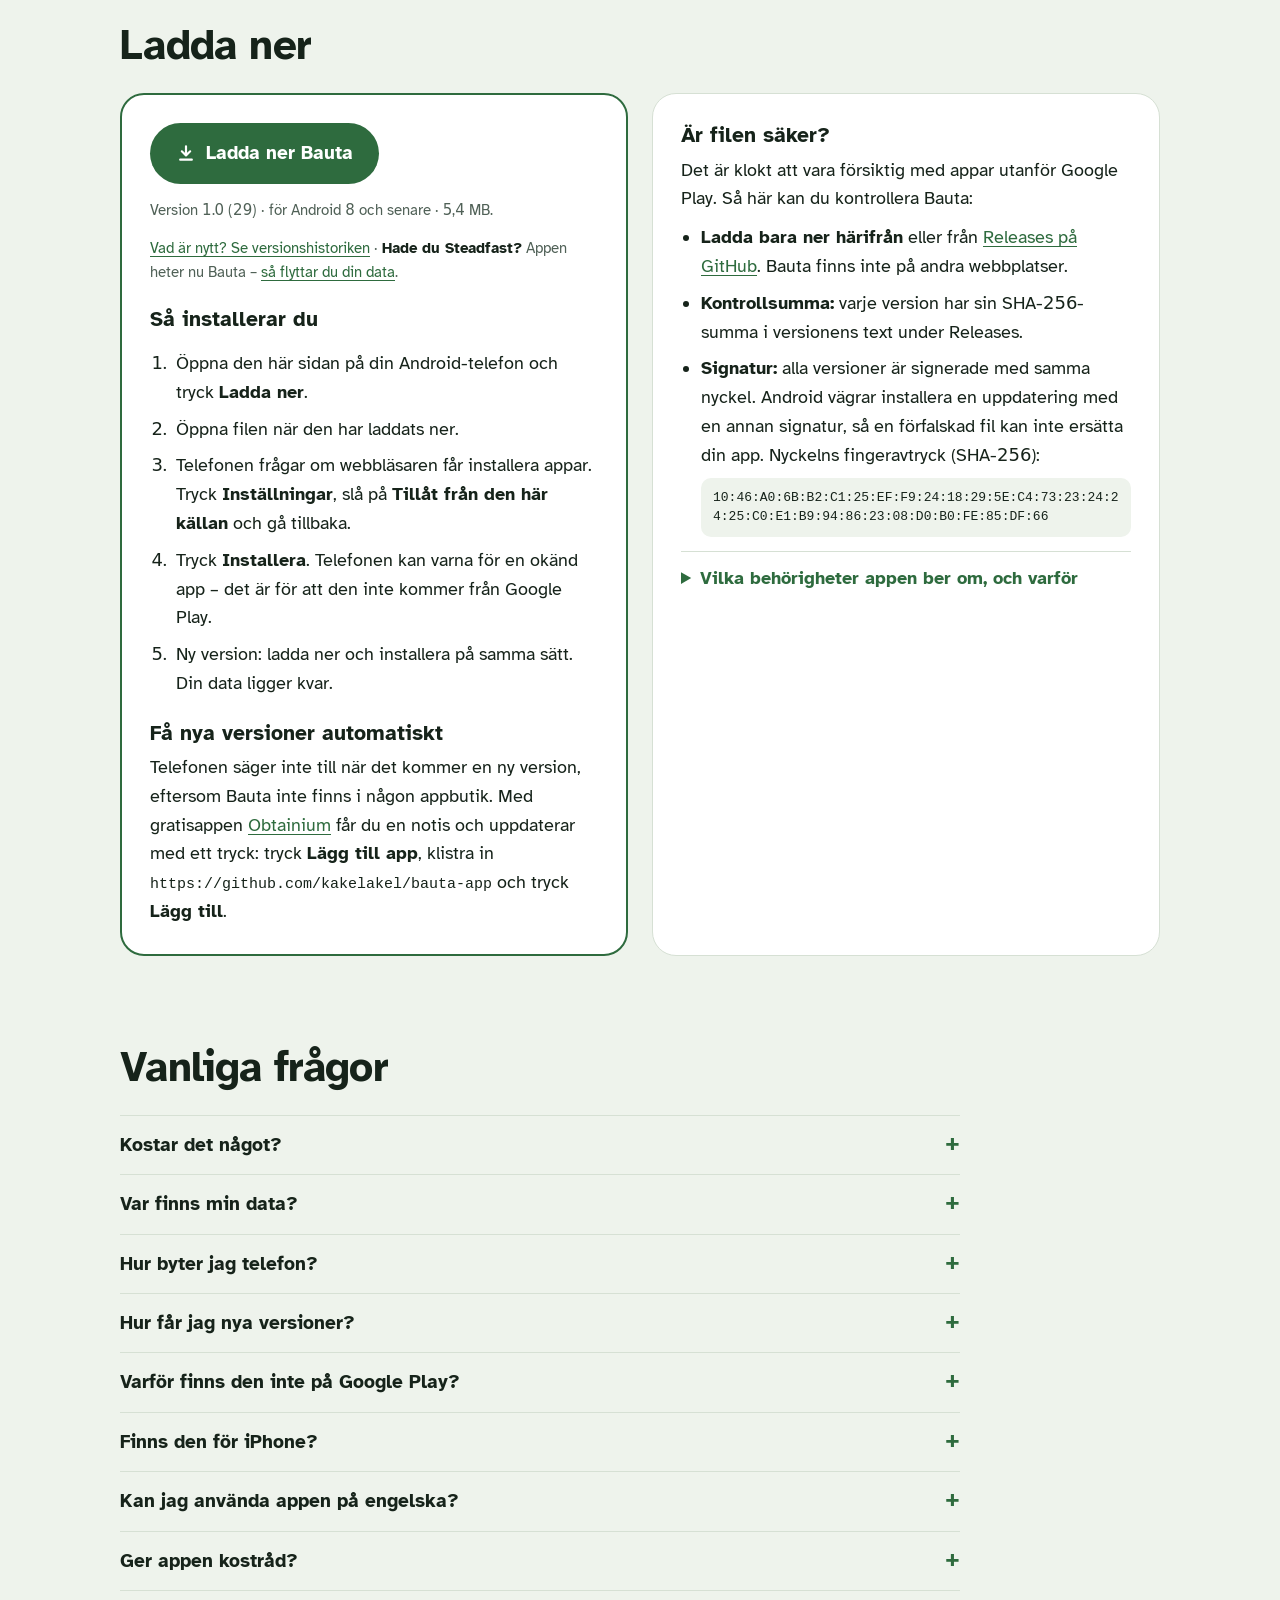
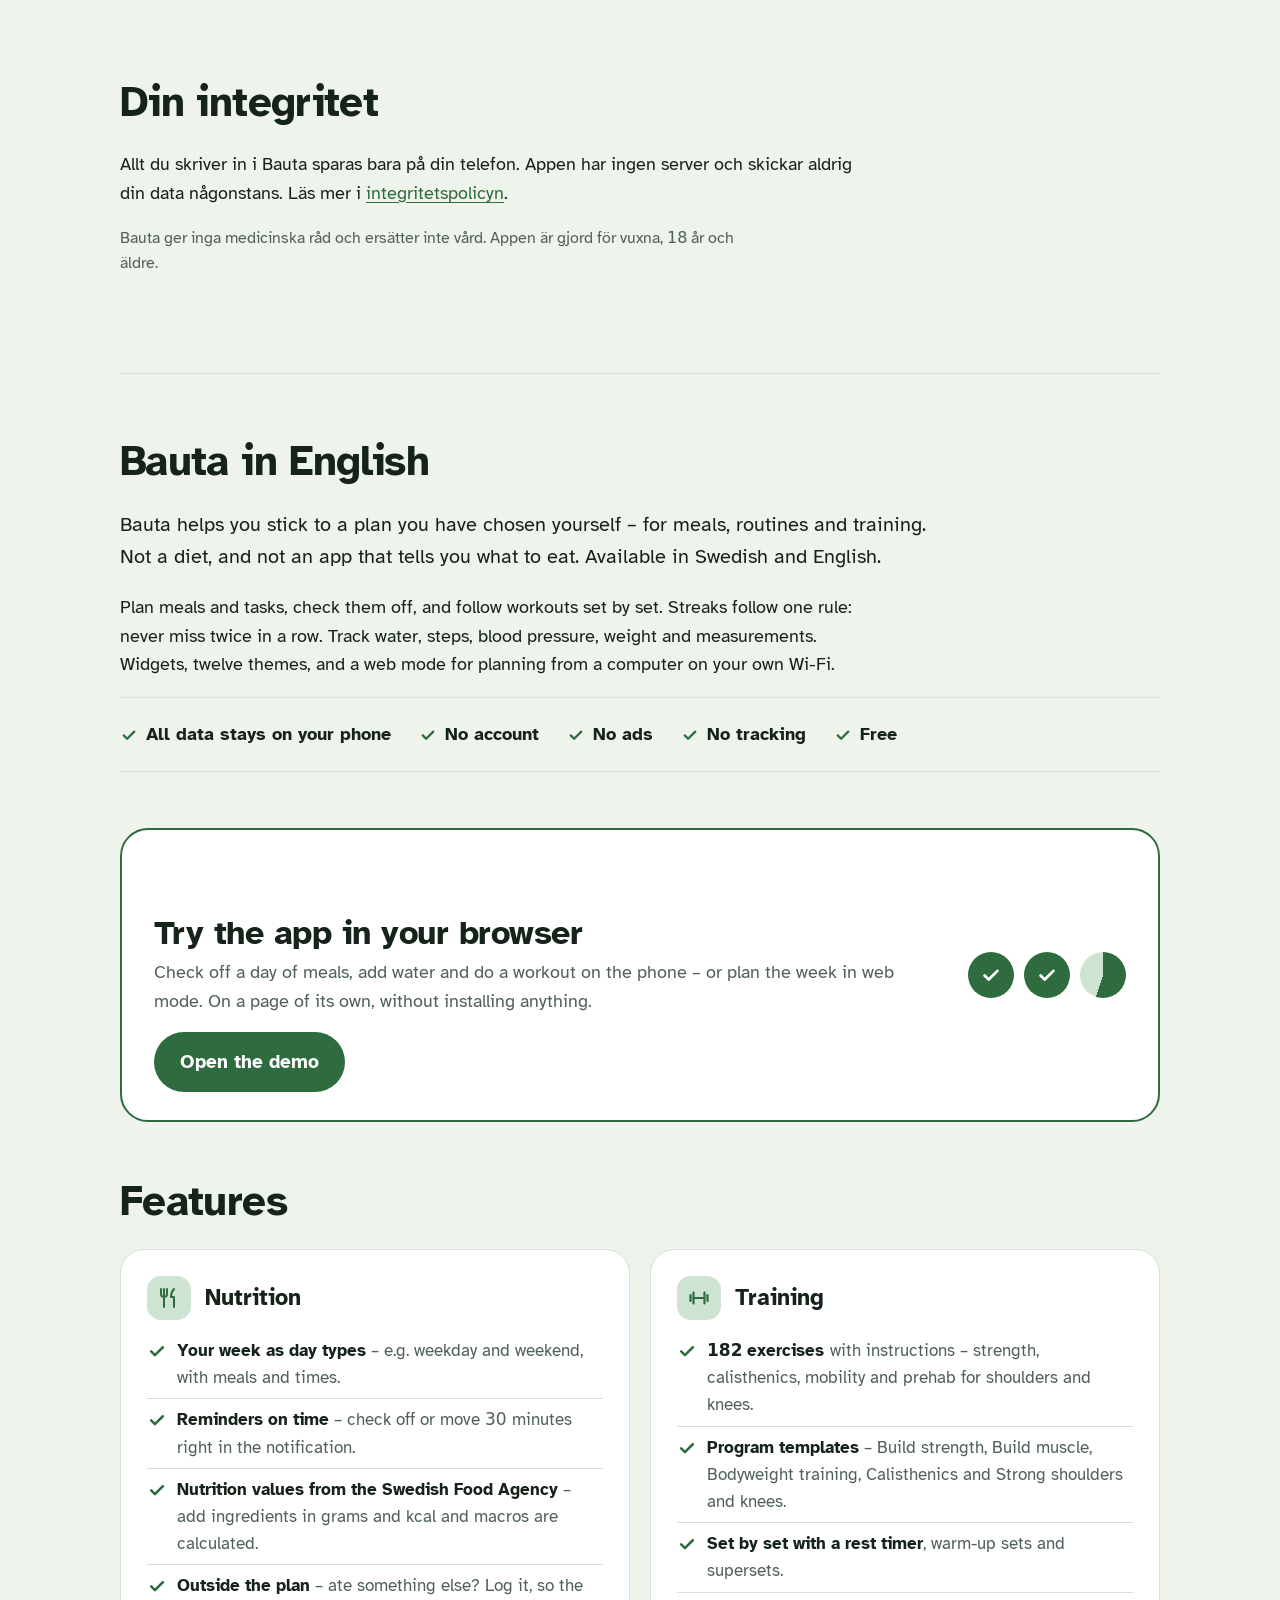
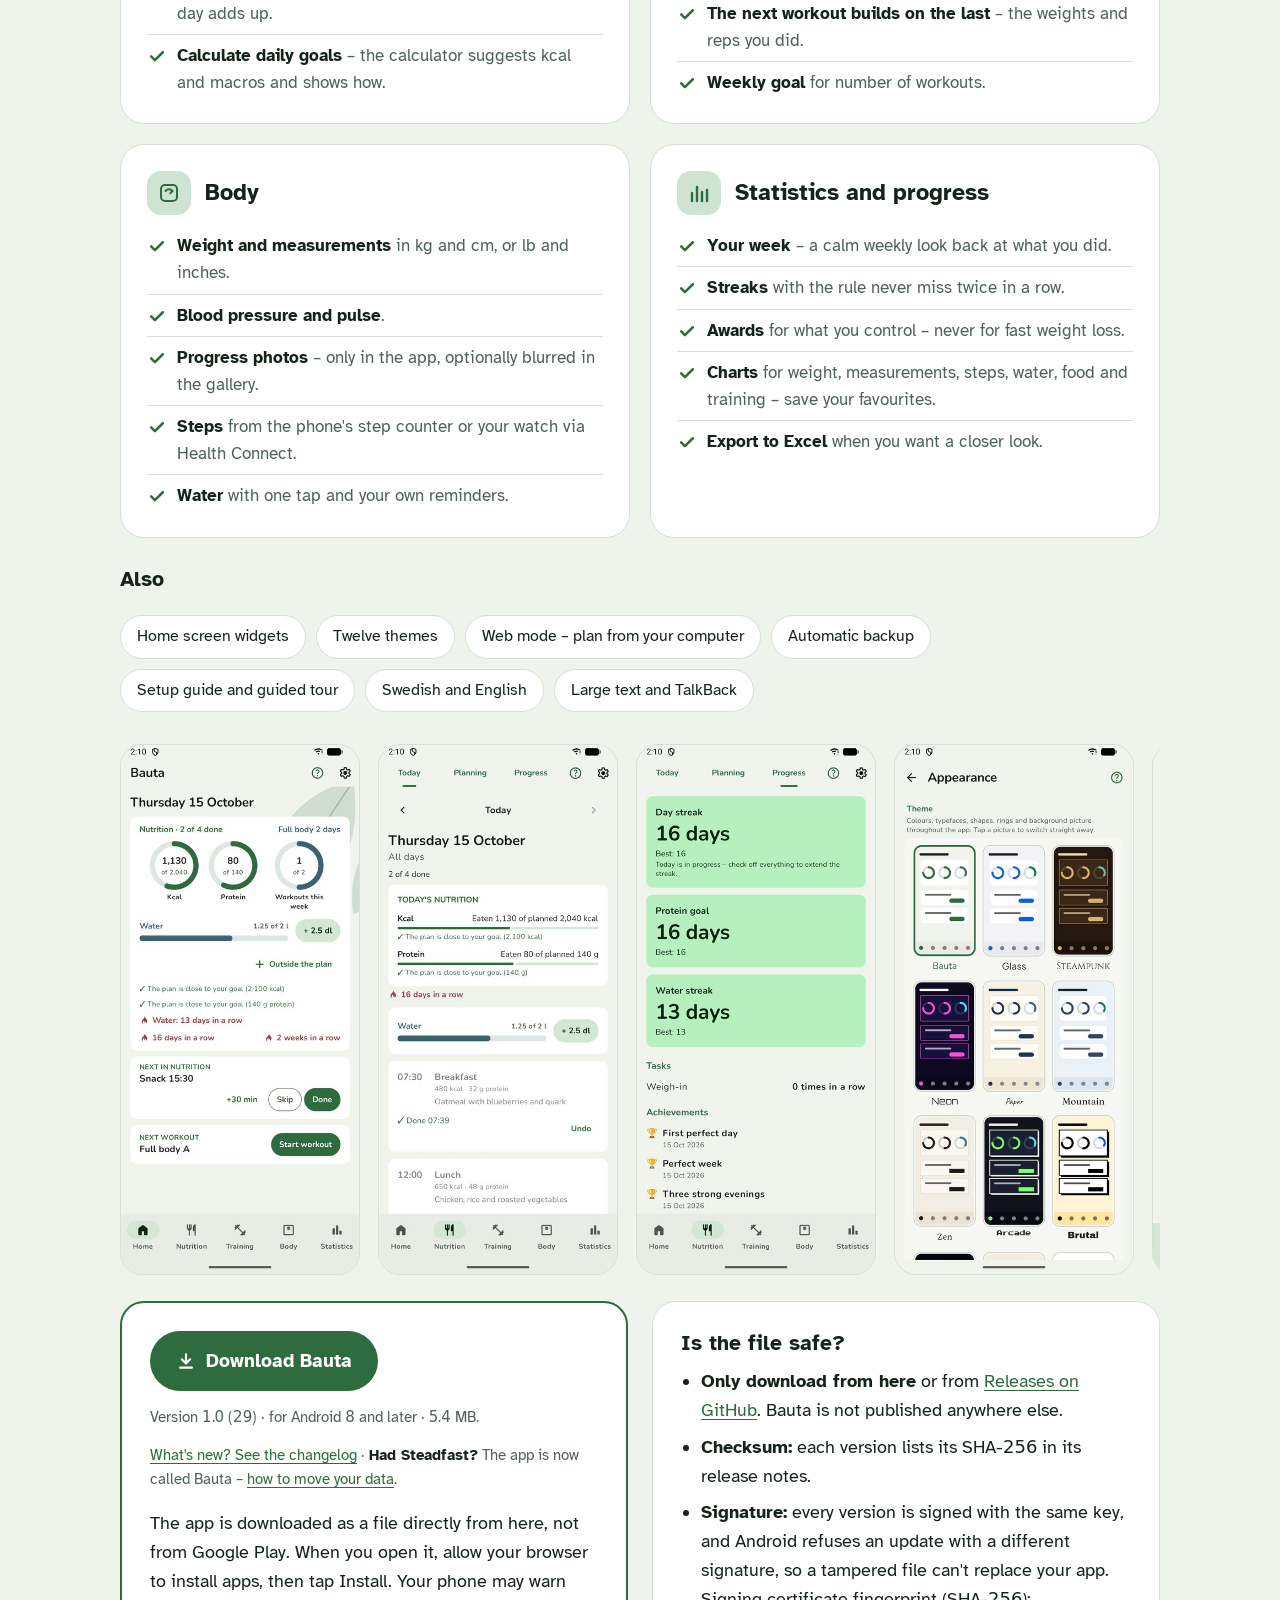
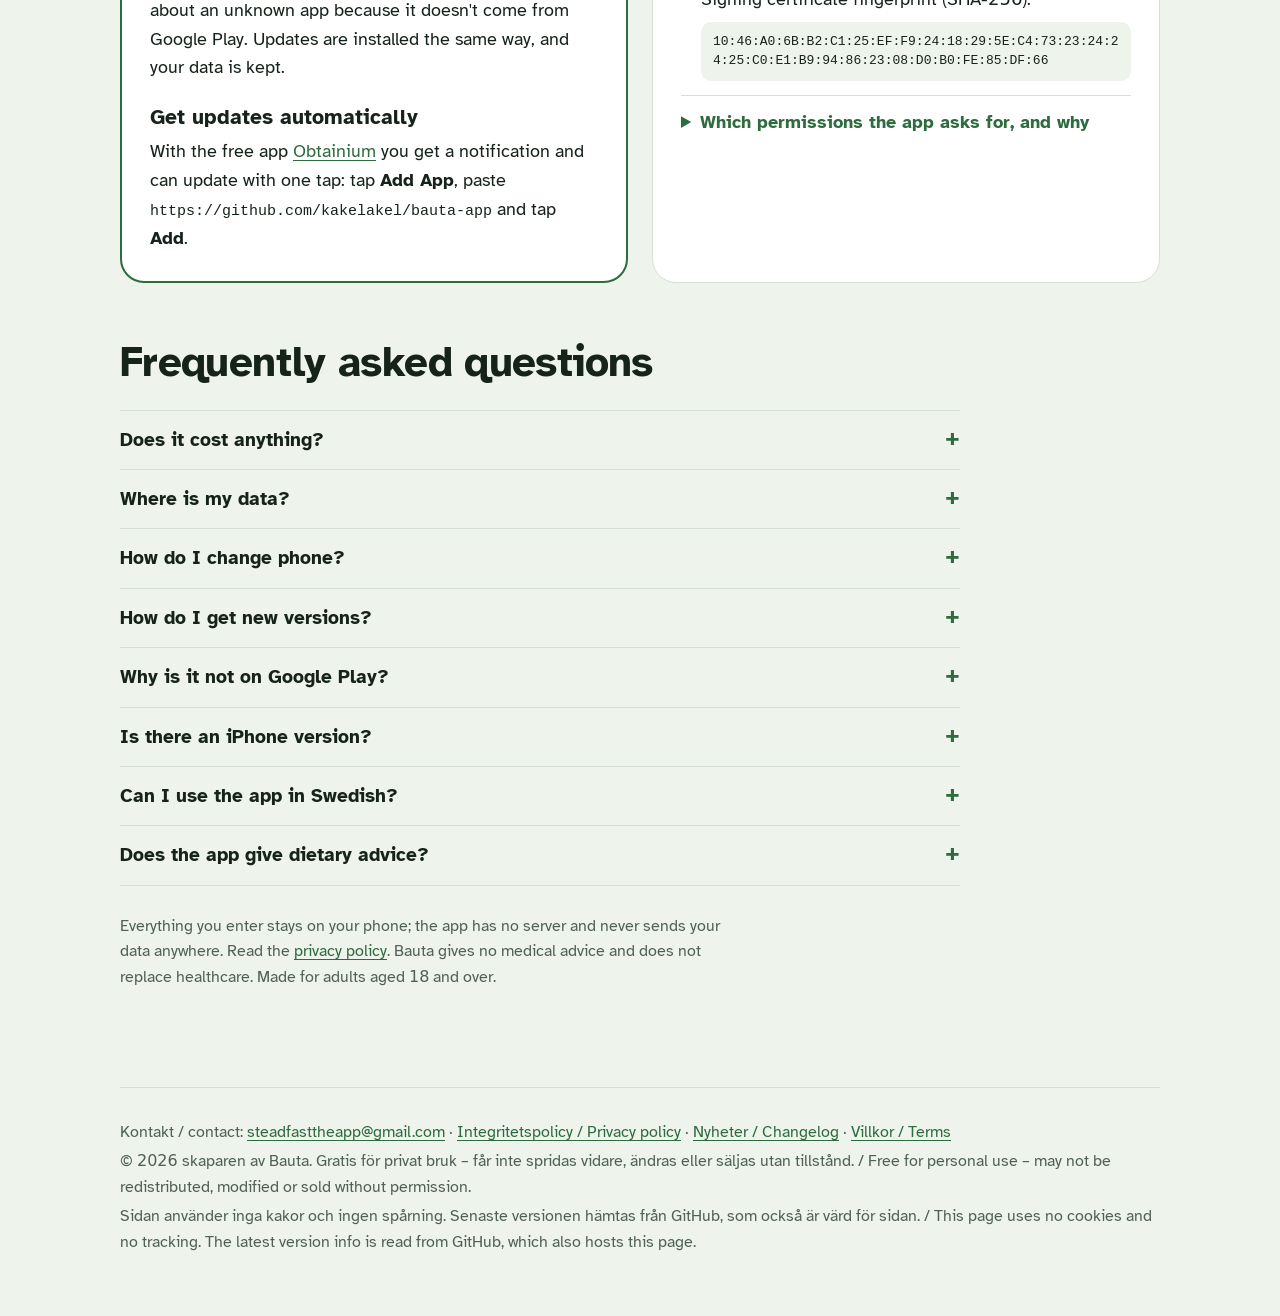
==== commit 47800469: "Bauta 1.0 (29): Veckan, ny startguide, vanliga frågor och nya skärmbilder" ====
--- a/index.html
+++ b/index.html
@@ -151,6 +151,15 @@
   .extras { display:flex; flex-wrap:wrap; gap:10px; list-style:none; padding:0; margin:22px 0 0; }
   .extras li { background:var(--surface); border:1px solid var(--line); border-radius:999px; padding:8px 16px; font-size:16px; }
 
+  /* Vanliga frågor */
+  .faq { max-width:70ch; }
+  .faq details { border-top:1px solid var(--line); padding:14px 0; margin:0; }
+  .faq details:last-child { border-bottom:1px solid var(--line); }
+  .faq summary { font-size:19px; color:var(--ink); list-style:none; display:flex; justify-content:space-between; gap:16px; }
+  .faq summary::-webkit-details-marker { display:none; }
+  .faq summary::after { content:"+"; color:var(--accent); font-size:24px; line-height:1; }
+  .faq details[open] summary::after { content:"–"; }
+  .faq details p { margin:10px 0 0; color:var(--muted); }
   /* Kort som leder till demosidan */
   .teaser { display:grid; grid-template-columns:minmax(0,1fr) auto; gap:28px; align-items:center; background:var(--surface); border:2px solid var(--accent); border-radius:28px; padding:28px 32px; margin-top:56px; }
   .teaser h2 { margin:0 0 6px; font-size:clamp(26px,3.2vw,34px); }
@@ -197,7 +206,7 @@
 <div class="wrap">
 <header class="top">
   <a class="brand" href="./"><img src="bilder/ikon.png" alt="">Bauta</a>
-  <nav aria-label="Meny"><a href="demo/">Prova</a><a class="hide-s" href="#funktioner">Funktioner</a><a href="#ladda-ner">Ladda ner</a><a href="#en" hreflang="en">English</a></nav>
+  <nav aria-label="Meny"><a href="demo/">Prova</a><a class="hide-s" href="#funktioner">Funktioner</a><a href="#ladda-ner">Ladda ner</a><a class="hide-s" href="#fragor">Frågor</a><a href="#en" hreflang="en">English</a></nav>
 </header>
 
 <main>
@@ -210,7 +219,7 @@
         <a class="button" href="https://github.com/kakelakel/bauta-app/releases/latest/download/bauta.apk"><svg aria-hidden="true"><use href="#down"/></svg>Ladda ner för Android</a>
         <a href="#ladda-ner">Så installerar du</a>
       </div>
-      <p class="meta" data-release="sv">Version 1.0 (28) · för Android 8 och senare · 5,3 MB. Gratis.</p>
+      <p class="meta" data-release="sv">Version 1.0 (29) · för Android 8 och senare · 5,4 MB. Gratis.</p>
 
       <div class="week" aria-label="Exempel på en vecka i appen">
         <ol class="days">
@@ -265,6 +274,7 @@
       <li><svg aria-hidden="true"><use href="#tick"/></svg><span><b>Vatten</b> med ett tryck och egna påminnelser.</span></li>
     </ul></article>
     <article class="part reveal"><header><svg aria-hidden="true"><use href="#i-stat"/></svg><h3>Statistik och framsteg</h3></header><ul>
+      <li><svg aria-hidden="true"><use href="#tick"/></svg><span><b>Veckan</b> – en lugn återblick varje vecka på det du gjort.</span></li>
       <li><svg aria-hidden="true"><use href="#tick"/></svg><span><b>Serier</b> med regeln missa aldrig två gånger i rad.</span></li>
       <li><svg aria-hidden="true"><use href="#tick"/></svg><span><b>Utmärkelser</b> för det du själv styr – aldrig för snabb viktnedgång.</span></li>
       <li><svg aria-hidden="true"><use href="#tick"/></svg><span><b>Diagram</b> för vikt, mått, steg, vatten, kost och träning – spara dina favoriter.</span></li>
@@ -280,13 +290,15 @@
     <li><figure style="margin:0"><img src="bilder/framsteg.jpg" width="432" height="960" loading="lazy" alt="Framsteg: serier och utmärkelser"><figcaption>Serier och utmärkelser</figcaption></figure></li>
     <li><figure style="margin:0"><img src="bilder/teman.jpg" width="432" height="960" loading="lazy" alt="Tolv teman att välja mellan"><figcaption>Tolv teman</figcaption></figure></li>
     <li><figure style="margin:0"><img src="bilder/hem.jpg" width="432" height="960" loading="lazy" alt="Hem: dagens kost, vatten och nästa pass"><figcaption>Hem: hela dagen på en skärm</figcaption></figure></li>
+    <li><figure style="margin:0"><img src="bilder/pass.png" width="432" height="960" loading="lazy" alt="Ett pass: set för set med vilotimer"><figcaption>Passet: set för set med vilotimer</figcaption></figure></li>
+    <li><figure style="margin:0"><img src="bilder/veckan.png" width="432" height="960" loading="lazy" alt="Veckan: en lugn återblick på sju dagar"><figcaption>Veckan: en lugn återblick</figcaption></figure></li>
   </ul>
 
   <h2 id="ladda-ner">Ladda ner</h2>
   <div class="get reveal">
     <div class="panel primary">
       <p style="margin:0 0 6px"><a class="button" href="https://github.com/kakelakel/bauta-app/releases/latest/download/bauta.apk"><svg aria-hidden="true"><use href="#down"/></svg>Ladda ner Bauta</a></p>
-      <p class="meta" data-release="sv">Version 1.0 (28) · för Android 8 och senare · 5,3 MB.</p>
+      <p class="meta" data-release="sv">Version 1.0 (29) · för Android 8 och senare · 5,4 MB.</p>
       <p class="meta"><a href="changelog/">Vad är nytt? Se versionshistoriken</a> · <strong>Hade du Steadfast?</strong> Appen heter nu Bauta – <a href="changelog/">så flyttar du din data</a>.</p>
       <p class="muted" data-downloads="sv" hidden></p>
       <h3 style="margin-top:22px">Så installerar du</h3>
@@ -323,6 +335,18 @@
     </div>
   </div>
 
+  <h2 id="fragor" class="reveal">Vanliga frågor</h2>
+  <div class="faq reveal">
+    <details><summary>Kostar det något?</summary><p>Nej. Bauta är gratis, utan reklam och utan köp i appen.</p></details>
+    <details><summary>Var finns min data?</summary><p>Bara i din telefon. Appen har ingen server och inget konto. Den använder internet bara för att hämta näringsvärden från Livsmedelsverket när du söker livsmedel, och för webbläget i ditt eget wifi om du slår på det.</p></details>
+    <details><summary>Hur byter jag telefon?</summary><p>Gör en säkerhetskopia i den gamla telefonen under Inställningar → Säkerhetskopiering → Exportera (ta gärna med bilderna), eller använd den automatiska säkerhetskopian. Installera Bauta på den nya telefonen och tryck <strong>Läs in säkerhetskopia</strong> redan på startguidens första sida – då kommer allt tillbaka: schema, träning, mått och serier.</p></details>
+    <details><summary>Hur får jag nya versioner?</summary><p>Ladda ner den senaste versionen här och installera den ovanpå den gamla – din data ligger kvar. Med gratisappen <a href="https://github.com/ImranR98/Obtainium">Obtainium</a> får du en notis när det kommer en ny version. Vad som är nytt står i <a href="changelog/">versionshistoriken</a>.</p></details>
+    <details><summary>Varför finns den inte på Google Play?</summary><p>Bauta görs av en privatperson och laddas ner direkt härifrån. Filen är signerad med samma nyckel varje gång, så Android installerar bara uppdateringar som kommer från samma källa. Se <a href="#sakerhet">Är filen säker?</a></p></details>
+    <details><summary>Finns den för iPhone?</summary><p>Nej, Bauta finns bara för Android 8 och senare. Du kan ändå <a href="demo/">prova demon</a> i webbläsaren på vilken telefon eller dator som helst.</p></details>
+    <details><summary>Kan jag använda appen på engelska?</summary><p>Ja. Appen följer telefonens språk – svenska om telefonen är på svenska, annars engelska. Från Android 13 kan du välja språk för bara Bauta under telefonens inställningar.</p></details>
+    <details><summary>Ger appen kostråd?</summary><p>Nej. Bauta hjälper dig att följa en plan du själv har valt och ger inga medicinska råd eller kostråd. Har du en sjukdom, är gravid eller har eller har haft en ätstörning: prata med vården innan du ändrar din kost.</p></details>
+  </div>
+
   <h2>Din integritet</h2>
   <p class="measure">Allt du skriver in i Bauta sparas bara på din telefon. Appen har ingen server och skickar aldrig din data någonstans. Läs mer i <a href="privacy/">integritetspolicyn</a>.</p>
   <p class="measure muted">Bauta ger inga medicinska råd och ersätter inte vård. Appen är gjord för vuxna, 18 år och äldre.</p>
@@ -368,6 +392,7 @@
       <li><svg aria-hidden="true"><use href="#tick"/></svg><span><b>Water</b> with one tap and your own reminders.</span></li>
     </ul></article>
     <article class="part reveal"><header><svg aria-hidden="true"><use href="#i-stat"/></svg><h3>Statistics and progress</h3></header><ul>
+      <li><svg aria-hidden="true"><use href="#tick"/></svg><span><b>Your week</b> – a calm weekly look back at what you did.</span></li>
       <li><svg aria-hidden="true"><use href="#tick"/></svg><span><b>Streaks</b> with the rule never miss twice in a row.</span></li>
       <li><svg aria-hidden="true"><use href="#tick"/></svg><span><b>Awards</b> for what you control – never for fast weight loss.</span></li>
       <li><svg aria-hidden="true"><use href="#tick"/></svg><span><b>Charts</b> for weight, measurements, steps, water, food and training – save your favourites.</span></li>
@@ -381,11 +406,13 @@
     <li><img src="bilder/today.jpg" width="432" height="960" loading="lazy" alt="Today: the day's meals to check off"></li>
     <li><img src="bilder/progress.jpg" width="432" height="960" loading="lazy" alt="Progress: streaks and awards"></li>
     <li><img src="bilder/themes.jpg" width="432" height="960" loading="lazy" alt="Twelve themes to choose from"></li>
+    <li><img src="bilder/workout.png" width="432" height="960" loading="lazy" alt="A workout: set by set with a rest timer"></li>
+    <li><img src="bilder/week.png" width="432" height="960" loading="lazy" alt="Your week: a calm look back at seven days"></li>
   </ul>
   <div class="get reveal">
     <div class="panel primary">
       <p style="margin:0 0 6px"><a class="button" href="https://github.com/kakelakel/bauta-app/releases/latest/download/bauta.apk"><svg aria-hidden="true"><use href="#down"/></svg>Download Bauta</a></p>
-      <p class="meta" data-release="en">Version 1.0 (28) · for Android 8 and later · 5.3 MB.</p>
+      <p class="meta" data-release="en">Version 1.0 (29) · for Android 8 and later · 5.4 MB.</p>
       <p class="meta"><a href="changelog/#en">What's new? See the changelog</a> · <strong>Had Steadfast?</strong> The app is now called Bauta – <a href="changelog/#en">how to move your data</a>.</p>
       <p class="muted" data-downloads="en" hidden></p>
       <p>The app is downloaded as a file directly from here, not from Google Play. When you open it, allow your browser to install apps, then tap Install. Your phone may warn about an unknown app because it doesn't come from Google Play. Updates are installed the same way, and your data is kept.</p>
@@ -412,6 +439,17 @@
         </table>
       </details>
     </div>
+  </div>
+  <h2 id="faq" class="reveal">Frequently asked questions</h2>
+  <div class="faq reveal">
+    <details><summary>Does it cost anything?</summary><p>No. Bauta is free, without ads and without in-app purchases.</p></details>
+    <details><summary>Where is my data?</summary><p>Only on your phone. The app has no server and no account. It only uses the internet to fetch nutrition values from the Swedish Food Agency when you look up foods, and for web mode on your own Wi-Fi if you turn it on.</p></details>
+    <details><summary>How do I change phone?</summary><p>Make a backup on the old phone under Settings → Backup → Export (include the photos if you like), or use the automatic backup. Install Bauta on the new phone and tap <strong>Read in a backup</strong> on the first page of the setup guide – everything comes back: schedule, training, measurements and streaks.</p></details>
+    <details><summary>How do I get new versions?</summary><p>Download the latest version here and install it on top of the old one – your data is kept. With the free app <a href="https://github.com/ImranR98/Obtainium">Obtainium</a> you get a notification when a new version is out. What is new is in the <a href="changelog/#en">changelog</a>.</p></details>
+    <details><summary>Why is it not on Google Play?</summary><p>Bauta is made by a private person and downloaded directly from here. The file is signed with the same key every time, so Android only installs updates from the same source. See <a href="#security">Is the file safe?</a></p></details>
+    <details><summary>Is there an iPhone version?</summary><p>No, Bauta is only for Android 8 and later. You can still <a href="demo/?lang=en">try the demo</a> in the browser on any phone or computer.</p></details>
+    <details><summary>Can I use the app in Swedish?</summary><p>Yes. The app follows the phone's language – Swedish if the phone is set to Swedish, otherwise English. From Android 13 you can choose a language for Bauta alone in the phone's settings.</p></details>
+    <details><summary>Does the app give dietary advice?</summary><p>No. Bauta helps you follow a plan you have chosen yourself and gives no medical or dietary advice. If you have an illness, are pregnant or have or have had an eating disorder: talk to healthcare before changing your diet.</p></details>
   </div>
   <p class="measure muted" style="margin-top:28px">Everything you enter stays on your phone; the app has no server and never sends your data anywhere. Read the <a href="privacy/#en">privacy policy</a>. Bauta gives no medical advice and does not replace healthcare. Made for adults aged 18 and over.</p>
 </section>
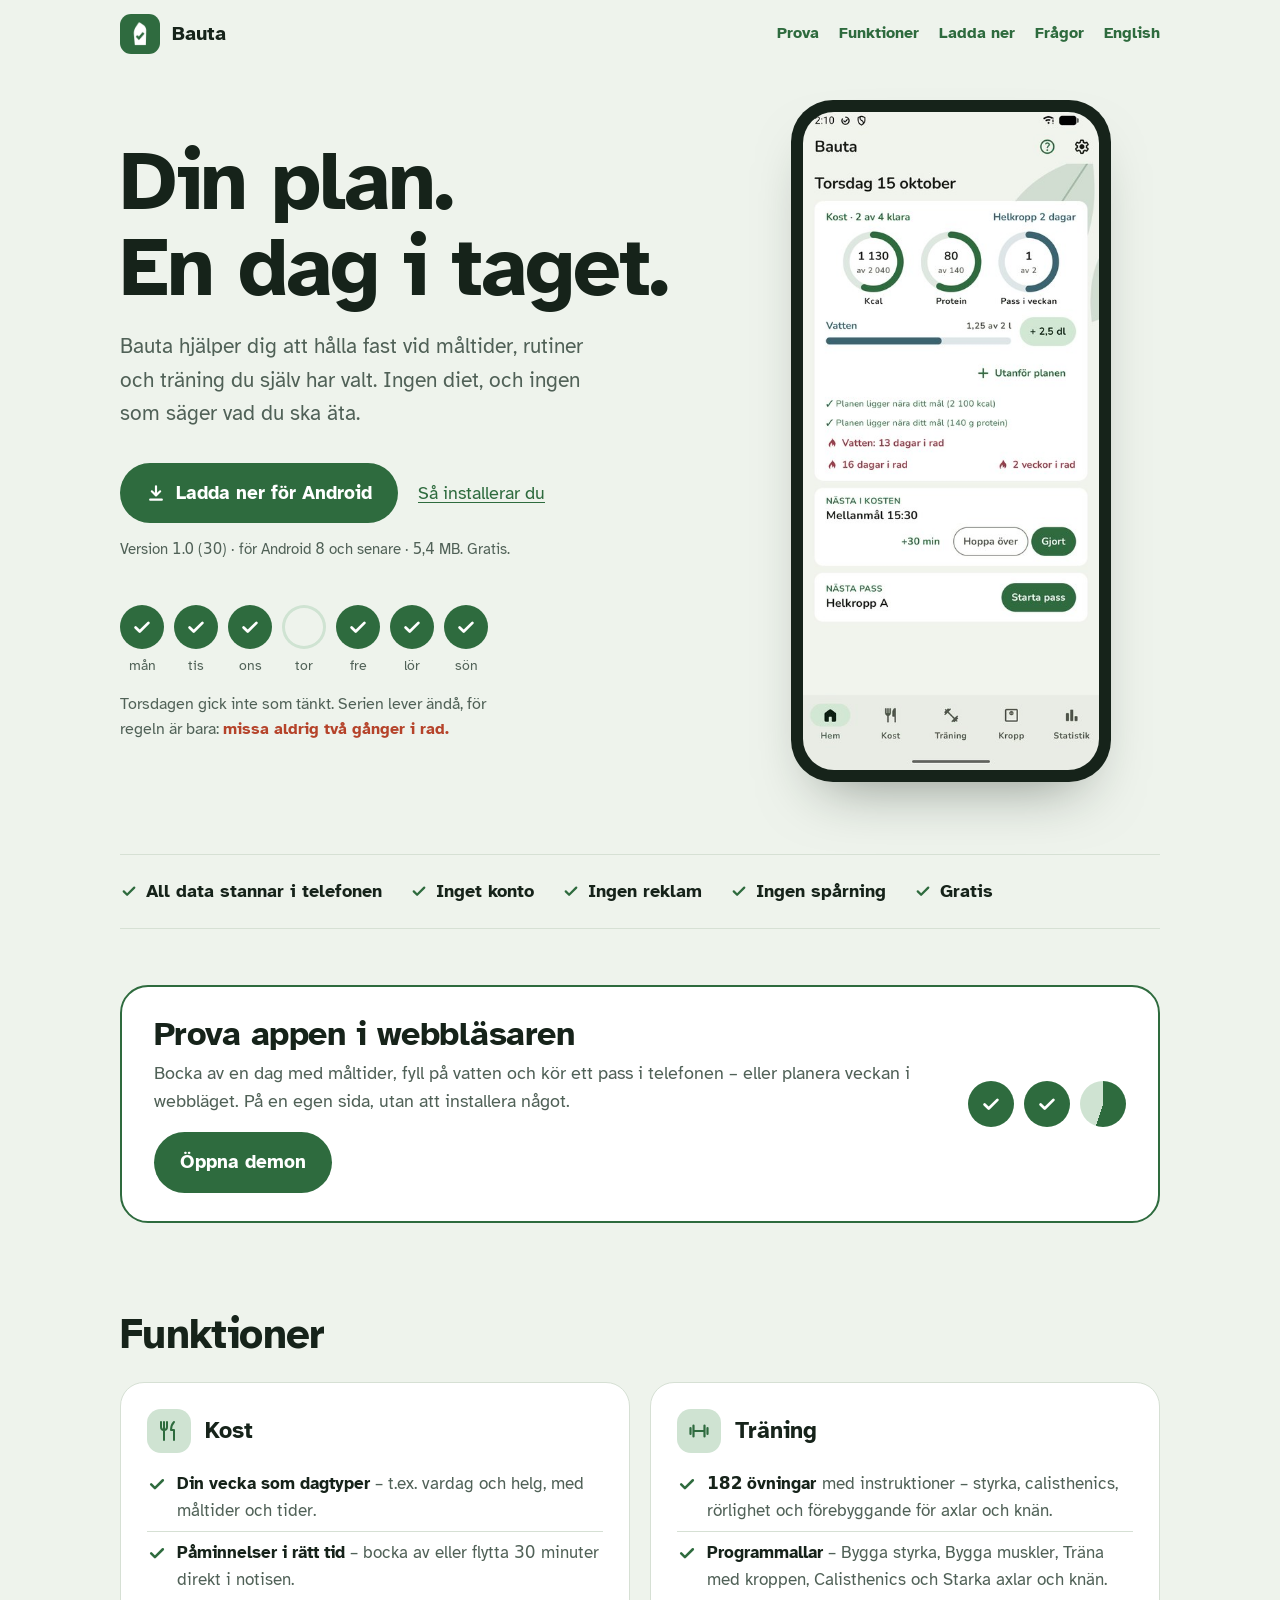
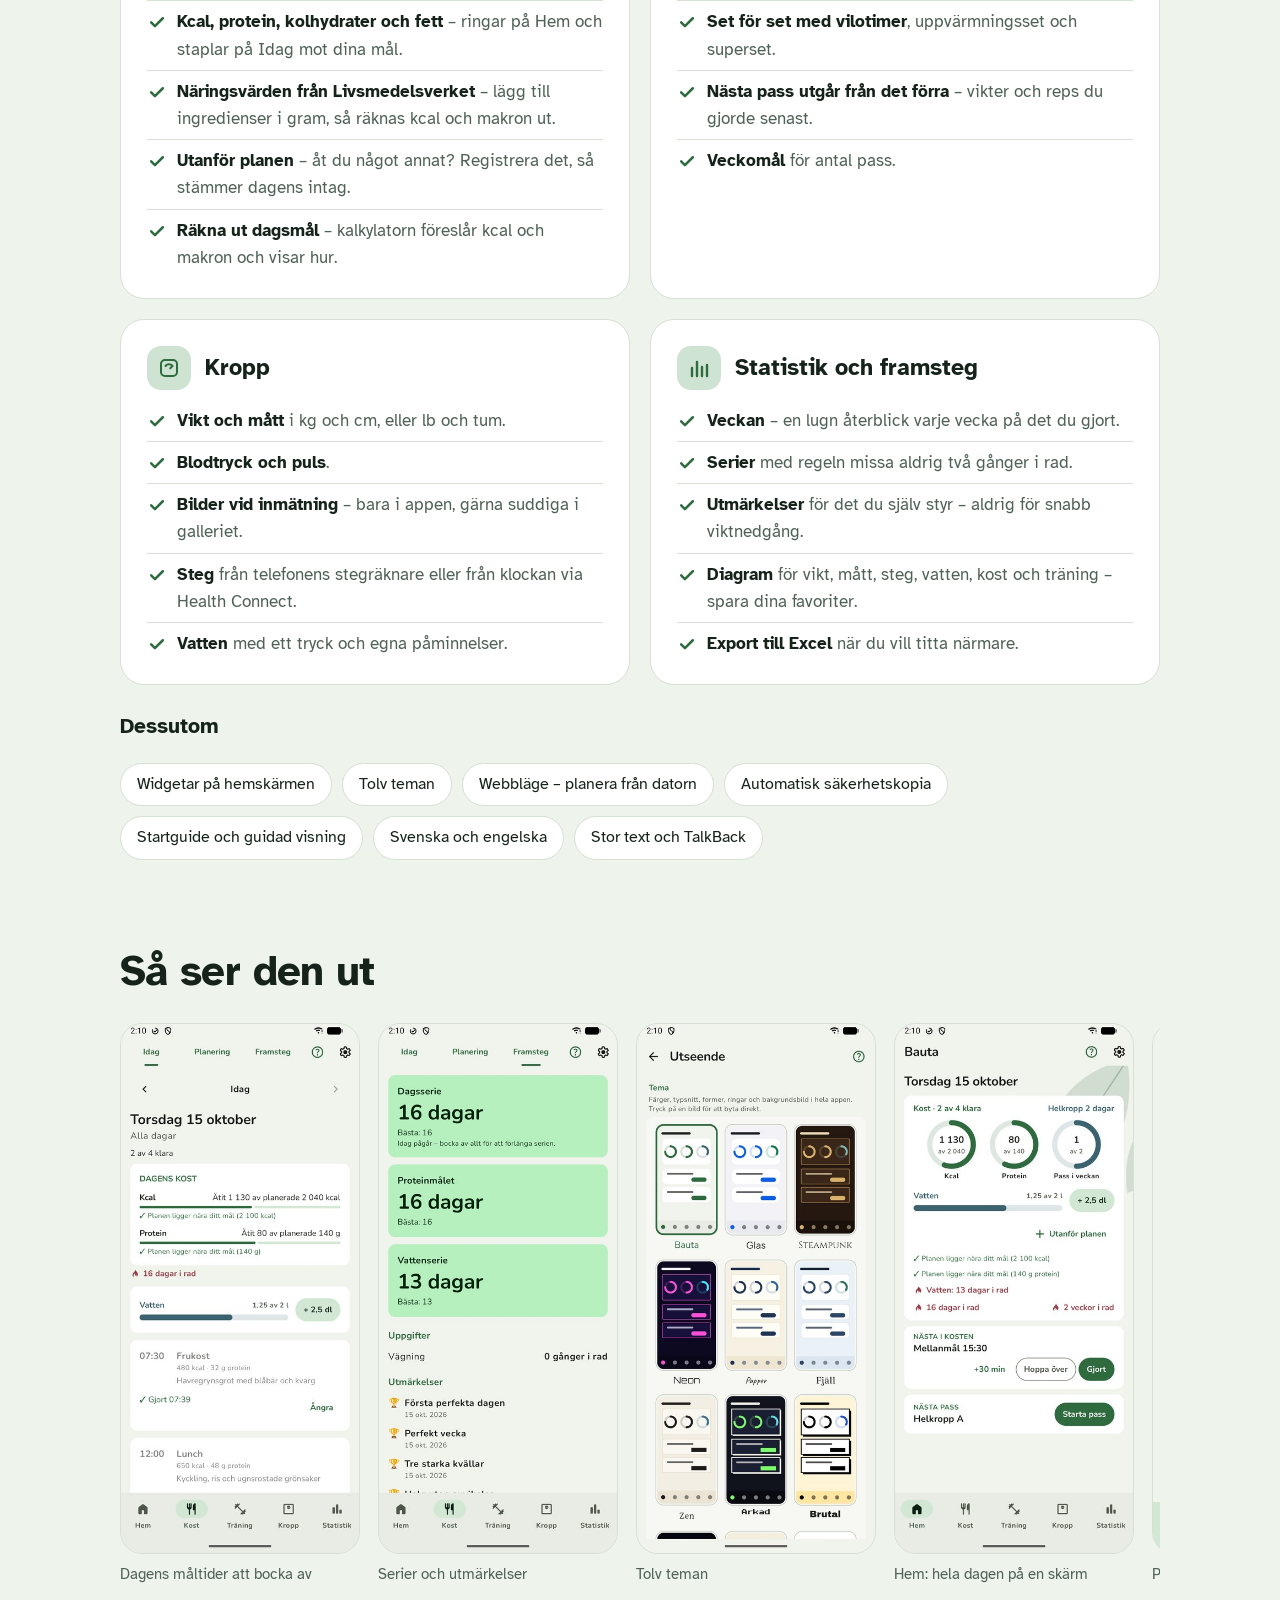
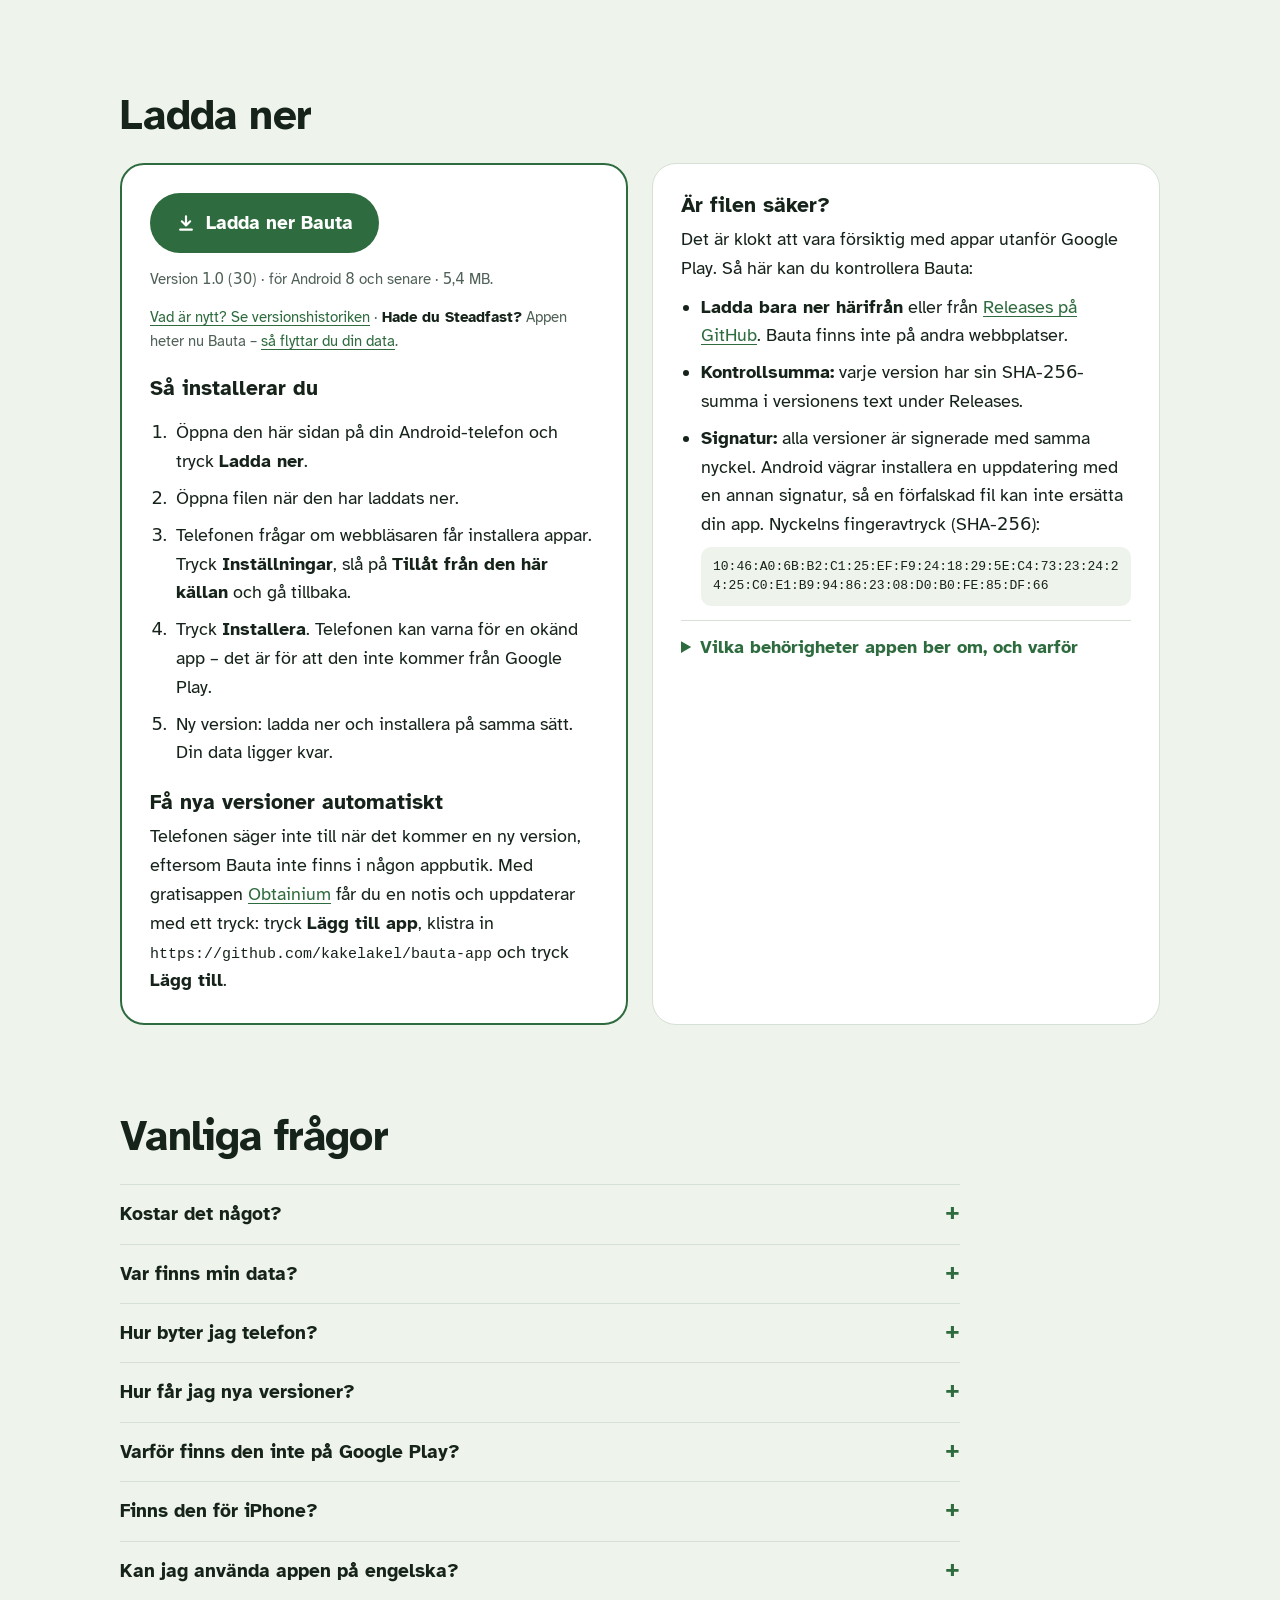
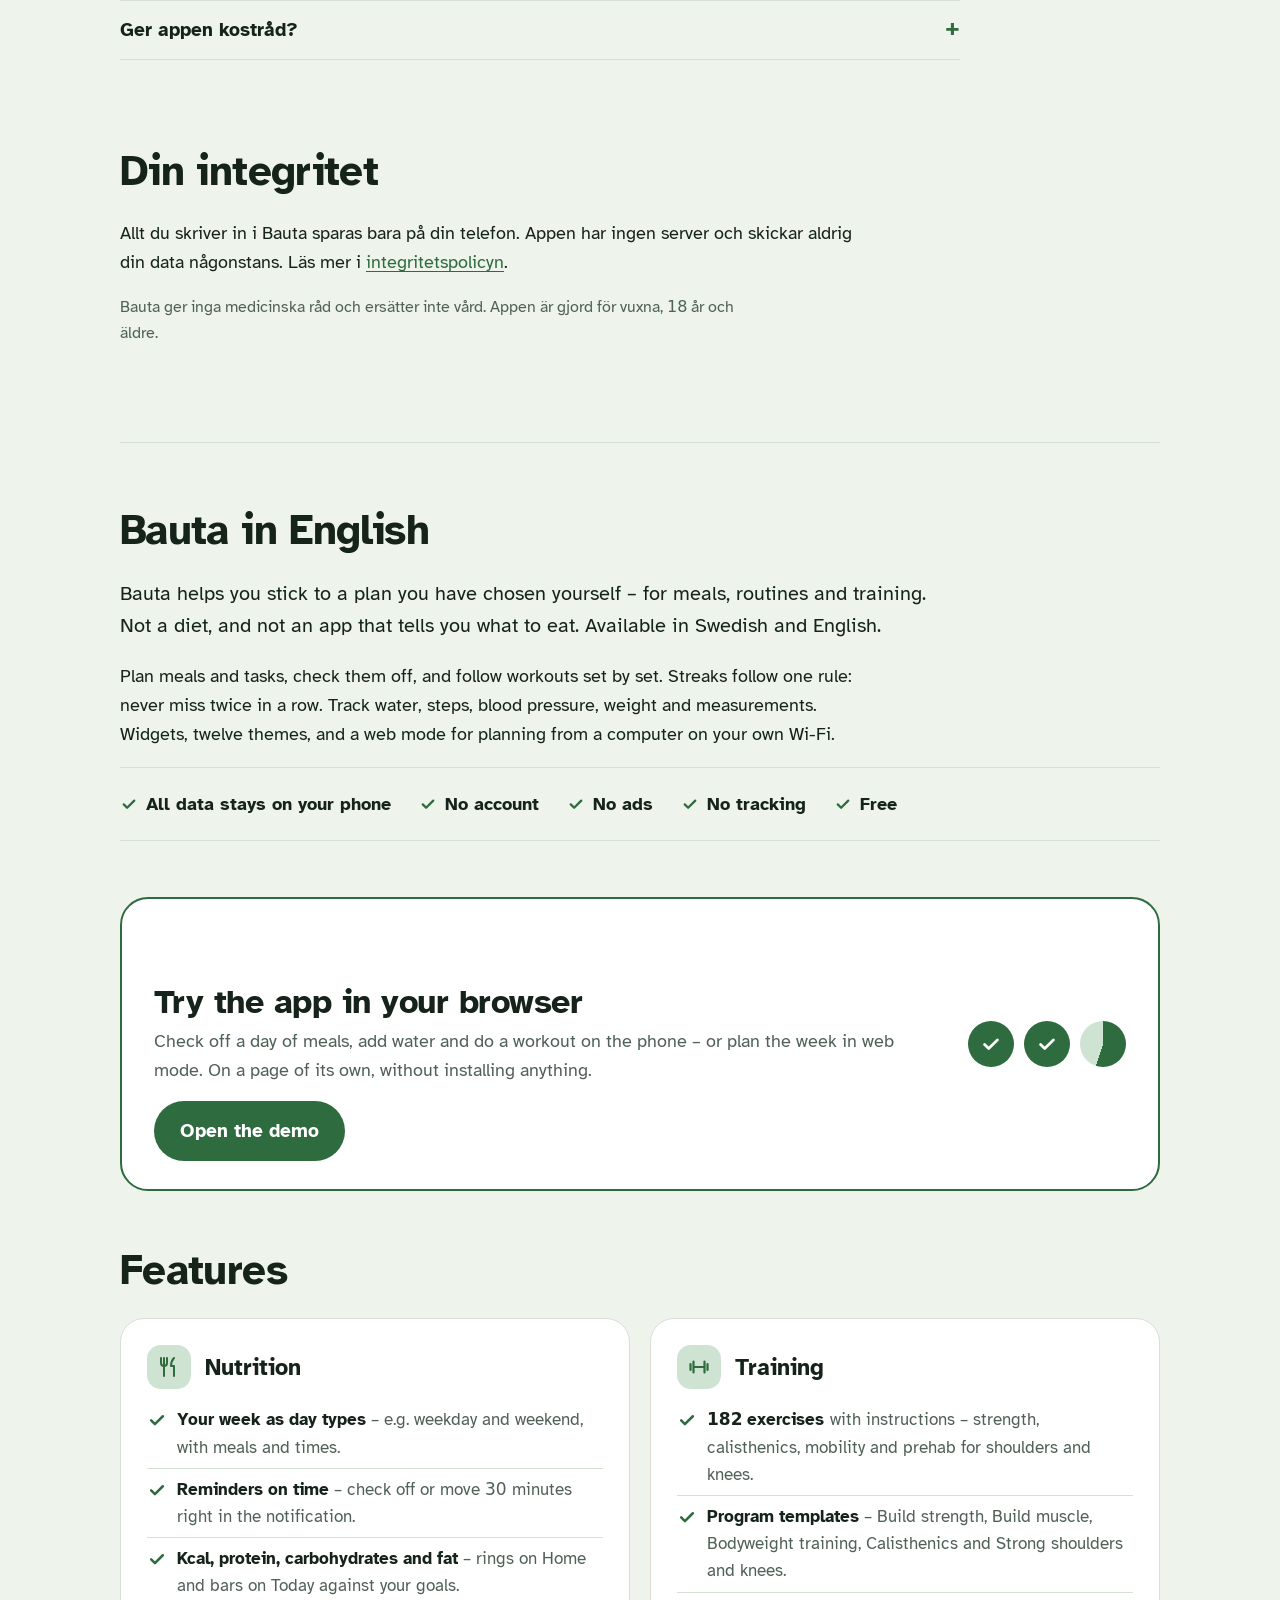
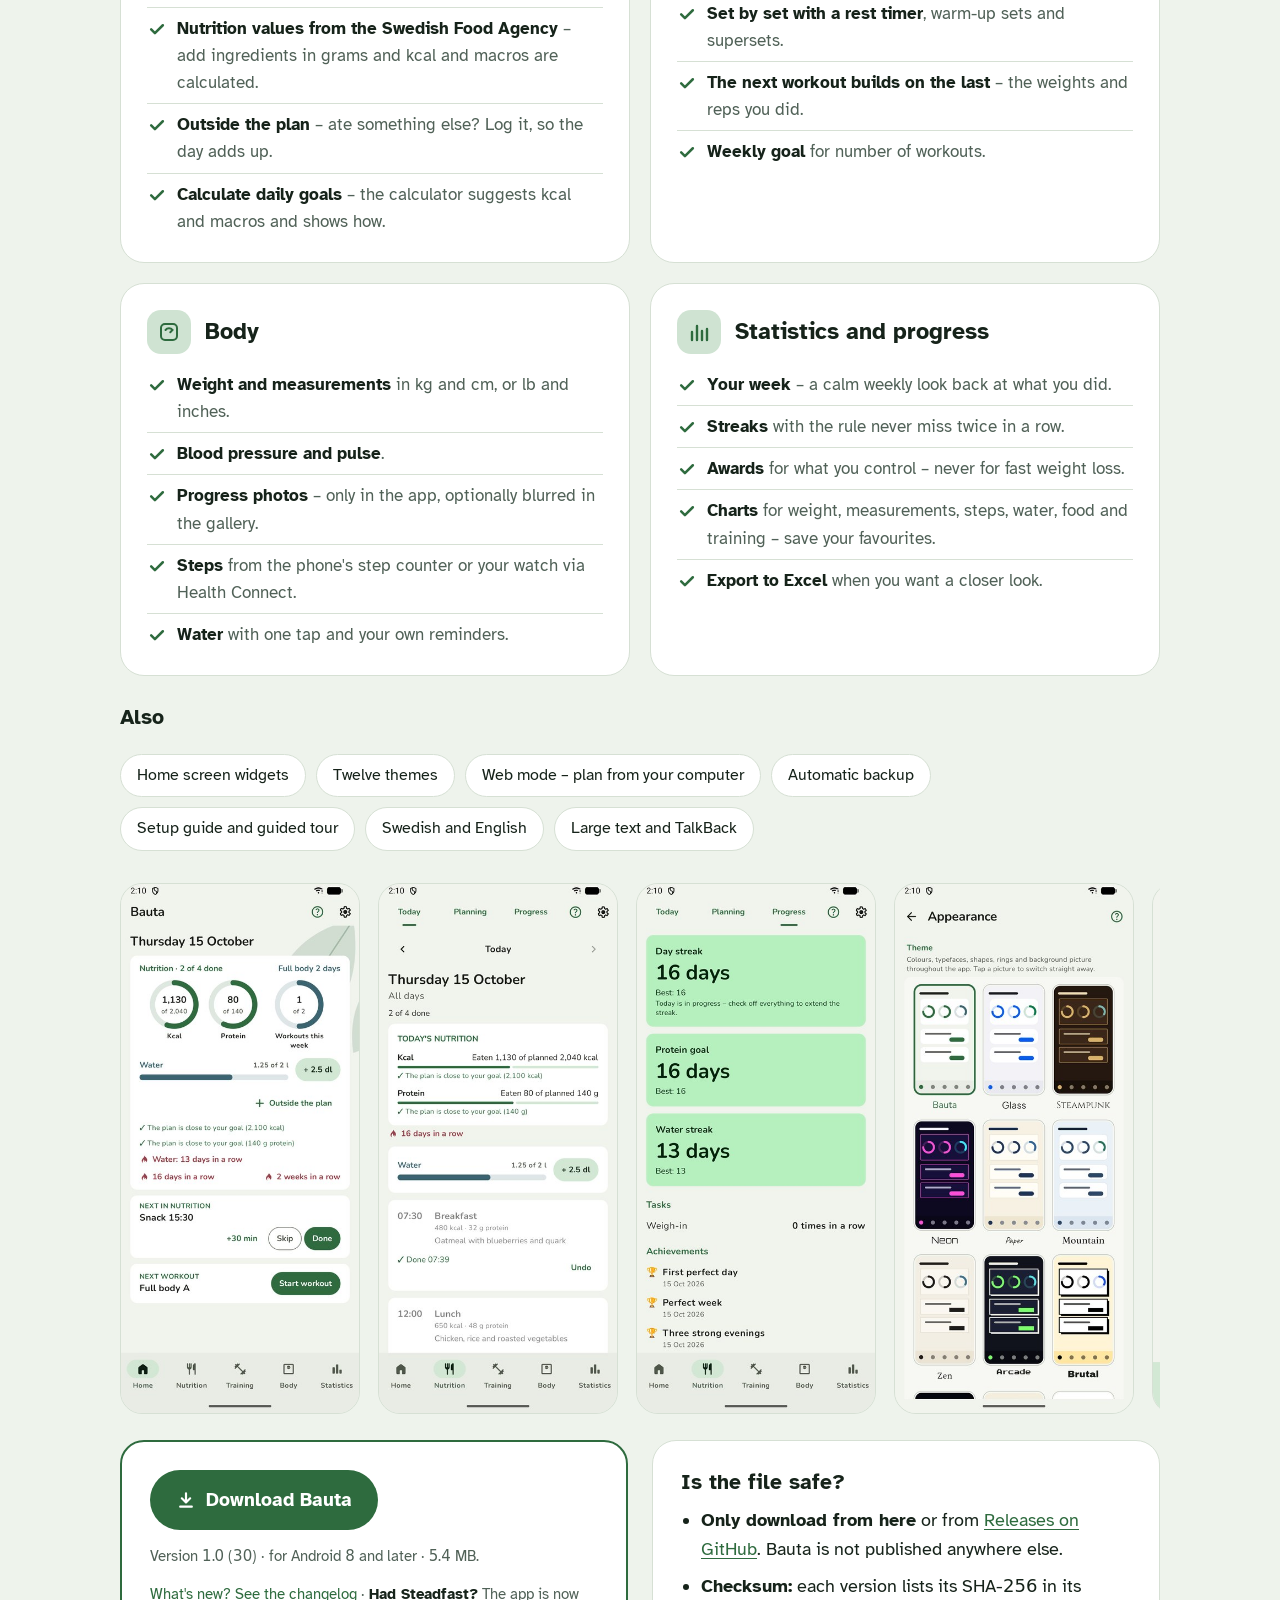
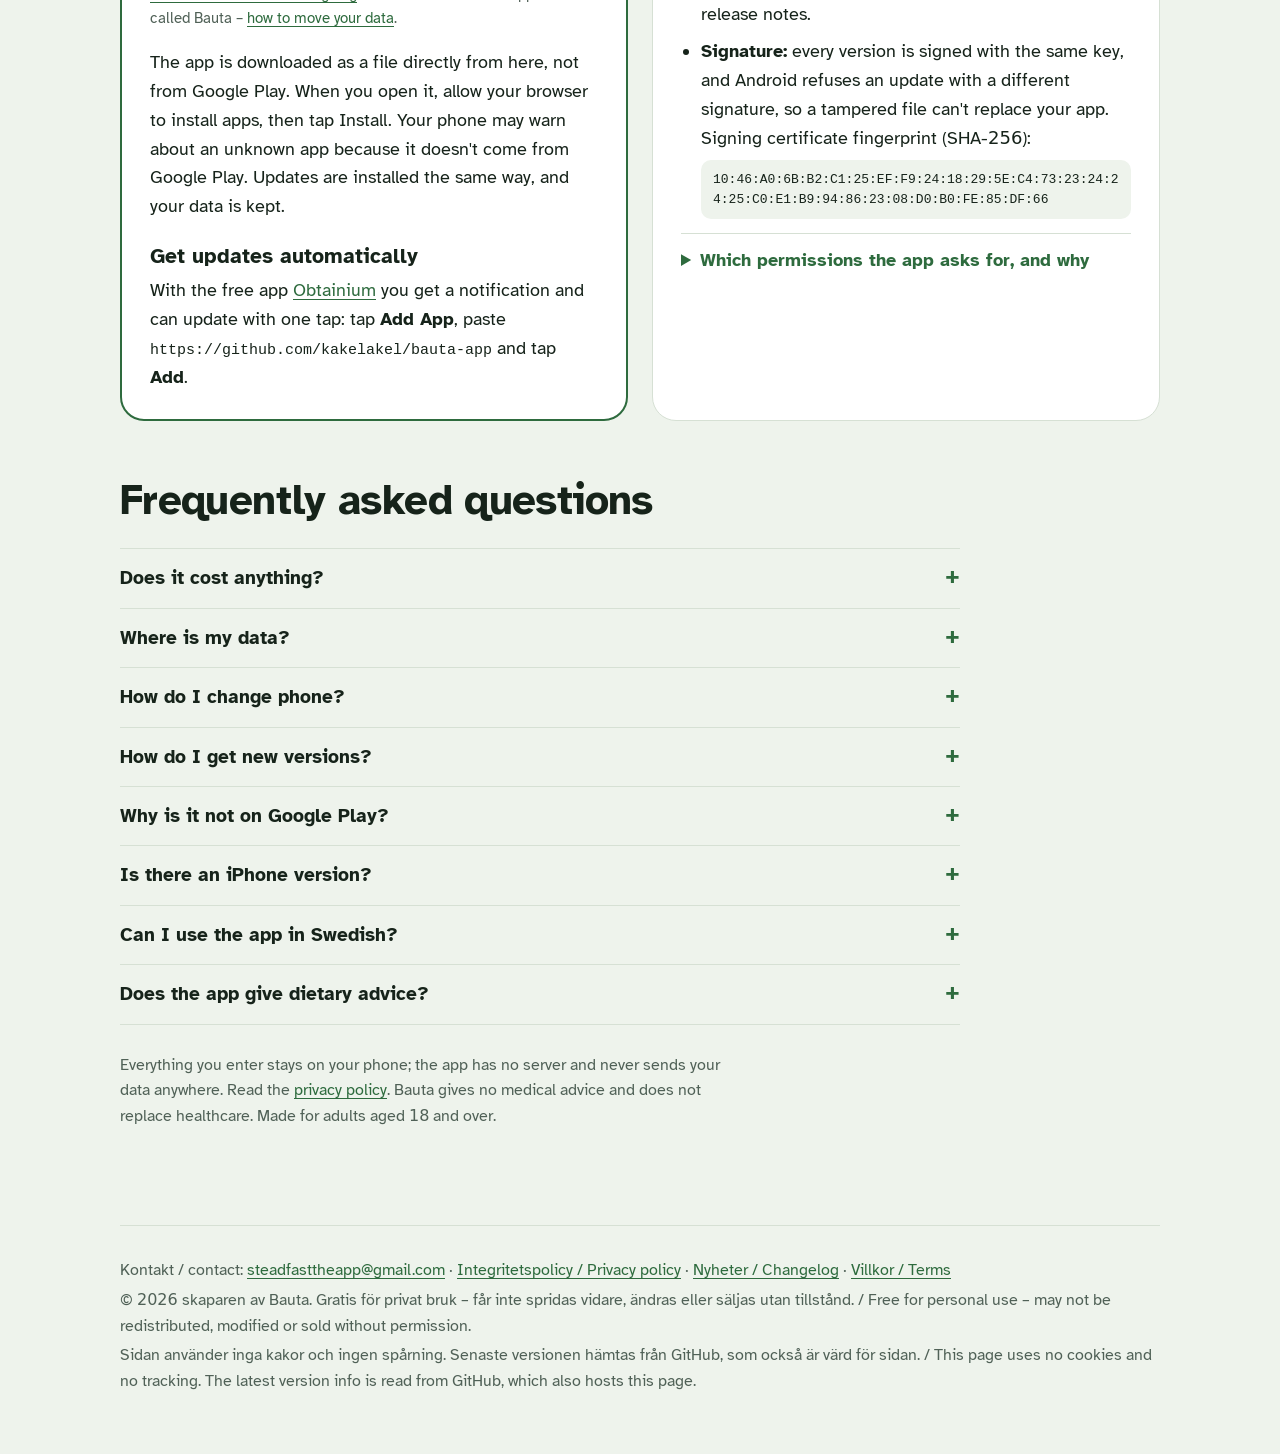
==== commit 410d49e9: "Bauta 1.0 (30): kolhydrater och fett som protein" ====
--- a/index.html
+++ b/index.html
@@ -219,7 +219,7 @@
         <a class="button" href="https://github.com/kakelakel/bauta-app/releases/latest/download/bauta.apk"><svg aria-hidden="true"><use href="#down"/></svg>Ladda ner för Android</a>
         <a href="#ladda-ner">Så installerar du</a>
       </div>
-      <p class="meta" data-release="sv">Version 1.0 (29) · för Android 8 och senare · 5,4 MB. Gratis.</p>
+      <p class="meta" data-release="sv">Version 1.0 (30) · för Android 8 och senare · 5,4 MB. Gratis.</p>
 
       <div class="week" aria-label="Exempel på en vecka i appen">
         <ol class="days">
@@ -255,6 +255,7 @@
     <article class="part reveal"><header><svg aria-hidden="true"><use href="#i-kost"/></svg><h3>Kost</h3></header><ul>
       <li><svg aria-hidden="true"><use href="#tick"/></svg><span><b>Din vecka som dagtyper</b> – t.ex. vardag och helg, med måltider och tider.</span></li>
       <li><svg aria-hidden="true"><use href="#tick"/></svg><span><b>Påminnelser i rätt tid</b> – bocka av eller flytta 30 minuter direkt i notisen.</span></li>
+      <li><svg aria-hidden="true"><use href="#tick"/></svg><span><b>Kcal, protein, kolhydrater och fett</b> – ringar på Hem och staplar på Idag mot dina mål.</span></li>
       <li><svg aria-hidden="true"><use href="#tick"/></svg><span><b>Näringsvärden från Livsmedelsverket</b> – lägg till ingredienser i gram, så räknas kcal och makron ut.</span></li>
       <li><svg aria-hidden="true"><use href="#tick"/></svg><span><b>Utanför planen</b> – åt du något annat? Registrera det, så stämmer dagens intag.</span></li>
       <li><svg aria-hidden="true"><use href="#tick"/></svg><span><b>Räkna ut dagsmål</b> – kalkylatorn föreslår kcal och makron och visar hur.</span></li>
@@ -298,7 +299,7 @@
   <div class="get reveal">
     <div class="panel primary">
       <p style="margin:0 0 6px"><a class="button" href="https://github.com/kakelakel/bauta-app/releases/latest/download/bauta.apk"><svg aria-hidden="true"><use href="#down"/></svg>Ladda ner Bauta</a></p>
-      <p class="meta" data-release="sv">Version 1.0 (29) · för Android 8 och senare · 5,4 MB.</p>
+      <p class="meta" data-release="sv">Version 1.0 (30) · för Android 8 och senare · 5,4 MB.</p>
       <p class="meta"><a href="changelog/">Vad är nytt? Se versionshistoriken</a> · <strong>Hade du Steadfast?</strong> Appen heter nu Bauta – <a href="changelog/">så flyttar du din data</a>.</p>
       <p class="muted" data-downloads="sv" hidden></p>
       <h3 style="margin-top:22px">Så installerar du</h3>
@@ -373,6 +374,7 @@
     <article class="part reveal"><header><svg aria-hidden="true"><use href="#i-kost"/></svg><h3>Nutrition</h3></header><ul>
       <li><svg aria-hidden="true"><use href="#tick"/></svg><span><b>Your week as day types</b> – e.g. weekday and weekend, with meals and times.</span></li>
       <li><svg aria-hidden="true"><use href="#tick"/></svg><span><b>Reminders on time</b> – check off or move 30 minutes right in the notification.</span></li>
+      <li><svg aria-hidden="true"><use href="#tick"/></svg><span><b>Kcal, protein, carbohydrates and fat</b> – rings on Home and bars on Today against your goals.</span></li>
       <li><svg aria-hidden="true"><use href="#tick"/></svg><span><b>Nutrition values from the Swedish Food Agency</b> – add ingredients in grams and kcal and macros are calculated.</span></li>
       <li><svg aria-hidden="true"><use href="#tick"/></svg><span><b>Outside the plan</b> – ate something else? Log it, so the day adds up.</span></li>
       <li><svg aria-hidden="true"><use href="#tick"/></svg><span><b>Calculate daily goals</b> – the calculator suggests kcal and macros and shows how.</span></li>
@@ -412,7 +414,7 @@
   <div class="get reveal">
     <div class="panel primary">
       <p style="margin:0 0 6px"><a class="button" href="https://github.com/kakelakel/bauta-app/releases/latest/download/bauta.apk"><svg aria-hidden="true"><use href="#down"/></svg>Download Bauta</a></p>
-      <p class="meta" data-release="en">Version 1.0 (29) · for Android 8 and later · 5.4 MB.</p>
+      <p class="meta" data-release="en">Version 1.0 (30) · for Android 8 and later · 5.4 MB.</p>
       <p class="meta"><a href="changelog/#en">What's new? See the changelog</a> · <strong>Had Steadfast?</strong> The app is now called Bauta – <a href="changelog/#en">how to move your data</a>.</p>
       <p class="muted" data-downloads="en" hidden></p>
       <p>The app is downloaded as a file directly from here, not from Google Play. When you open it, allow your browser to install apps, then tap Install. Your phone may warn about an unknown app because it doesn't come from Google Play. Updates are installed the same way, and your data is kept.</p>
